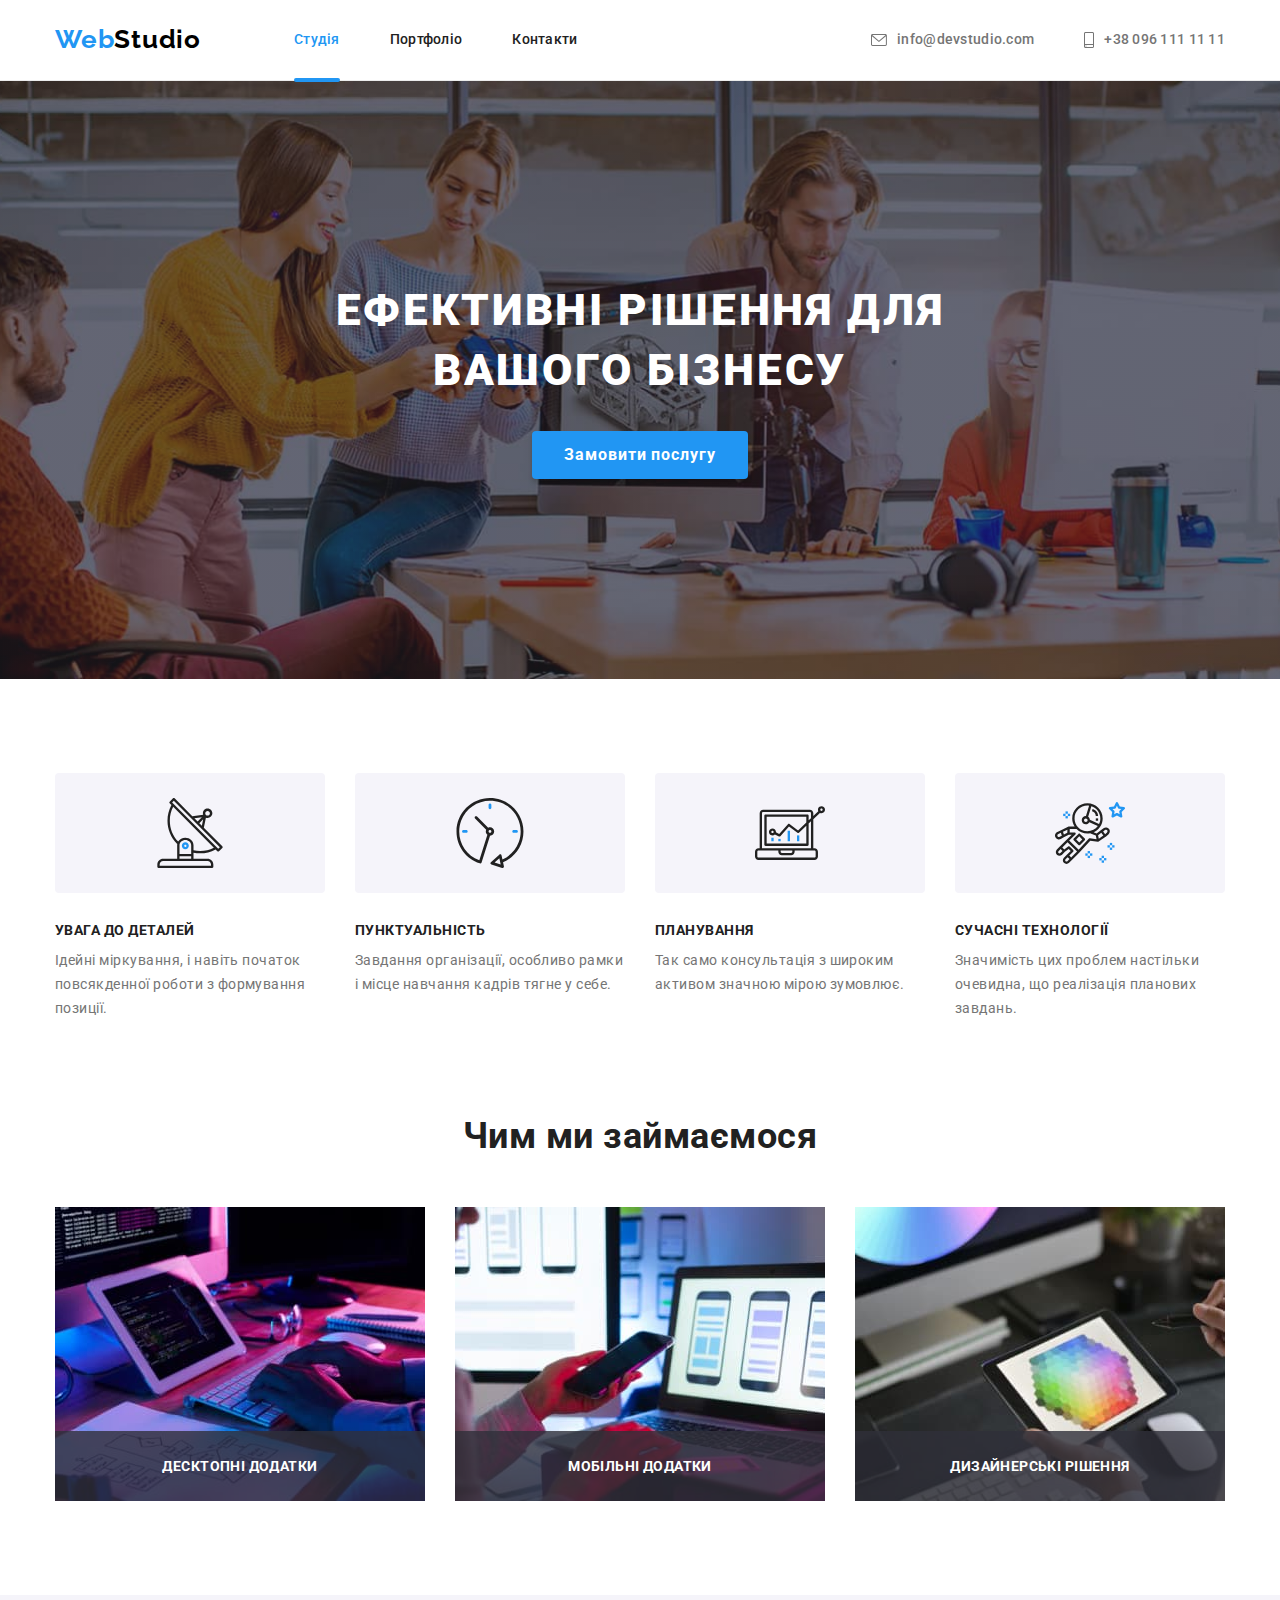
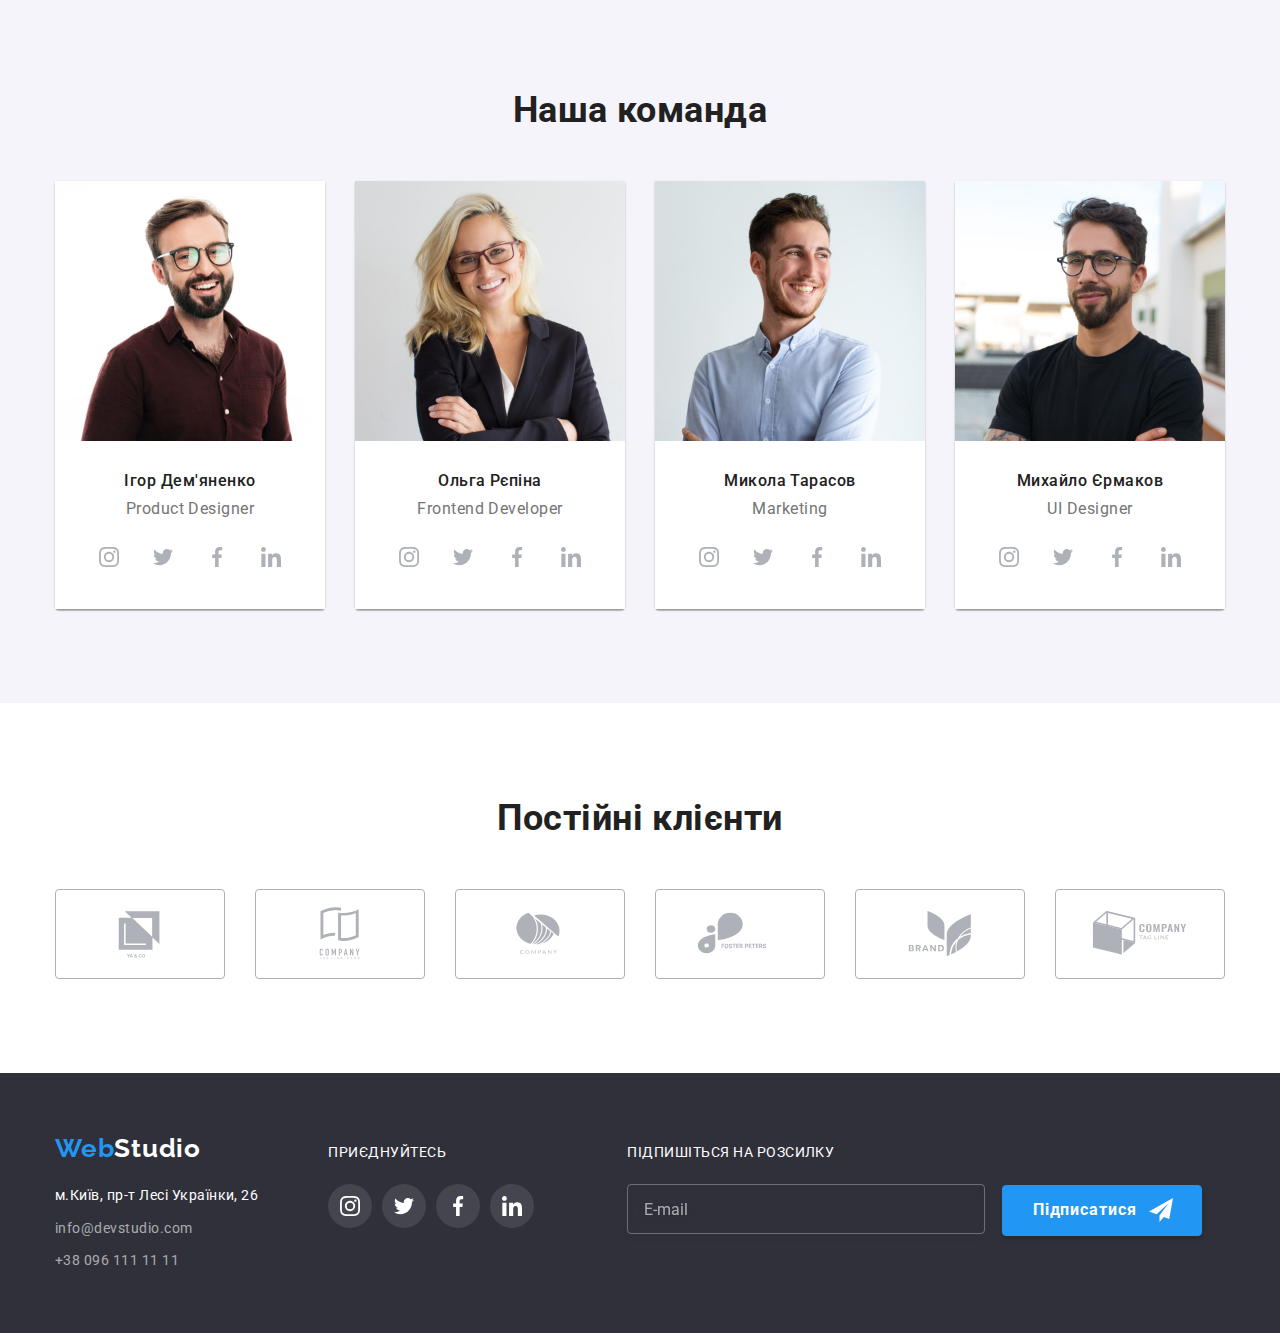
==== index.html @ 7b0fcff2 "7hw" ====
<!DOCTYPE html>
<html lang="uk">
  <head>
    <meta charset="UTF-8" />
    <meta http-equiv="X-UA-Compatible" content="IE=edge" />
    <meta name="viewport" content="width=device-width, initial-scale=1.0" />
    <title>Ефективні рішення для вашого бізнесу</title>
    <link rel="preconnect" href="https://fonts.googleapis.com" />
    <link rel="preconnect" href="https://fonts.gstatic.com" crossorigin />
    <link
      href="https://fonts.googleapis.com/css2?family=Raleway:wght@700&family=Roboto:wght@400;500;700;900&display=swap"
      rel="stylesheet"
    />
    <link
      rel="stylesheet"
      href="https://cdn.jsdelivr.net/npm/modern-normalize@1.1.0/modern-normalize.min.css"
    />
    <link rel="stylesheet" href="./css/main.min.css" />
  </head>
  <body>
    <!--хедер-->
    <header class="page-header">
      <div class="container page-header__container">
        <nav class="page-header__nav">
          <a href="./index.html" class="logo">
            <span class="logo logo--blue">Web</span><span class="logo logo--black">Studio</span>
          </a>
          <ul class="site-nav">
            <li class="site-nav__list">
              <a class="site-nav__link site-nav__link--current" href="./index.html">Студія</a>
            </li>
            <li class="site-nav__list">
              <a class="site-nav__link" href="./portfolio.html">Портфоліо</a>
            </li>
            <li class="site-nav__list">
              <a class="site-nav__link" href="#">Контакти</a>
            </li>
          </ul>
        </nav>
        <ul class="contacts">
          <li class="list-contacts__item">
            <a href="mailto:info@devstudio.com" class="list-contacts__link">
              <svg class="list-contacts__icon--mail">
                <use href="./images/icons.svg#icon-envelope"></use></svg
              >info@devstudio.com</a
            >
          </li>
          <li class="list-contacts__item">
            <a href="tel:+380961111111" class="list-contacts__link">
              <svg class="list-contacts__icon--tel">
                <use href="./images/icons.svg#icon-smartphone"></use>
              </svg>
              +38 096 111 11 11</a
            >
          </li>
        </ul>
      </div>
    </header>
    <main>
      <!--секція1 особливості-->
      <section class="hero section">
        <div class="container">
          <h1 class="hero__title">Ефективні рішення для вашого бізнесу</h1>
          <button class="modal--btn" type="button" data-modal-open>Замовити послугу</button>
        </div>
      </section>
      <section class="features section">
        <div class="container">
          <h2 class="visually-hidden">Особливості</h2>
          <ul class="features-list">
            <li class="features-list__card">
              <div class="features-list__wrapper">
                <svg class="features-list__icon">
                  <use href="./images/icons.svg#icon-antenna"></use>
                </svg>
              </div>
              <h3 class="features-list__title">Увага до деталей</h3>
              <p class="features-list__desc">
                Ідейні міркування, і навіть початок повсякденної роботи з формування позиції.
              </p>
            </li>
            <li class="features-list__card">
              <div class="features-list__wrapper">
                <svg class="features-list__icon">
                  <use href="./images/icons.svg#icon-clock"></use>
                </svg>
              </div>
              <h3 class="features-list__title">Пунктуальність</h3>
              <p class="features-list__desc">
                Завдання організації, особливо рамки і місце навчання кадрів тягне у себе.
              </p>
            </li>
            <li class="features-list__card">
              <div class="features-list__wrapper">
                <svg class="features-list__icon">
                  <use href="./images/icons.svg#icon-diagram"></use>
                </svg>
              </div>
              <h3 class="features-list__title">Планування</h3>
              <p class="features-list__desc">
                Так само консультація з широким активом значною мірою зумовлює.
              </p>
            </li>
            <li class="features-list__card">
              <div class="features-list__wrapper">
                <svg class="features-list__icon">
                  <use href="./images/icons.svg#icon-astronaut"></use>
                </svg>
              </div>
              <h3 class="features-list__title">Сучасні технології</h3>
              <p class="features-list__desc">
                Значимість цих проблем настільки очевидна, що реалізація планових завдань.
              </p>
            </li>
          </ul>
        </div>
      </section>
      <!--секція2 чим ми займаємося-->
      <section class="services section">
        <div class="container">
          <h2 class="services__title">Чим ми займаємося</h2>
          <ul class="services-list">
            <li class="services-list__card">
              <a href="#" class="services-list--link">
                <div class="services-list__overlay">
                  <img src="images/box/1img.jpg" alt="box1" width="370" />

                  <p class="services-list__title">Десктопні додатки</p>
                </div></a
              >
            </li>
            <li class="services-list__card">
              <a href="#" class="services-list--link">
                <div class="services-list__overlay">
                  <img src="images/box/2img.jpg" alt="box2" width="370" />

                  <p class="services-list__title">Мобільні додатки</p>
                </div>
              </a>
            </li>
            <li class="services-list__card">
              <a href="#" class="services-list--link">
                <div class="services-list__overlay">
                  <img src="images/box/3img.jpg" alt="box3" width="370" />
                  <p class="services-list__title">Дизайнерські рішення</p>
                </div>
              </a>
            </li>
          </ul>
        </div>
      </section>
      <!--секція3 нвша команда-->
      <section class="team section">
        <div class="members container">
          <h2 class="team__title">Наша команда</h2>
          <ul class="team-list">
            <li class="team-list__card">
              <img src="images/team/team1.jpg" alt="team card 1" width="270" />
              <div class="team-div">
                <h3 class="team-list__member">Ігор Дем'яненко</h3>
                <p class="position">Product Designer</p>
                <ul class="social-links">
                  <li class="social-list">
                    <a href="" class="social-list__link">
                      <svg class="social-list__icon">
                        <use href="./images/icons.svg#icon-instagram"></use>
                      </svg>
                    </a>
                  </li>
                  <li class="social-list">
                    <a href="" class="social-list__link">
                      <svg class="social-list__icon">
                        <use href="./images/icons.svg#icon-twitter"></use>
                      </svg>
                    </a>
                  </li>
                  <li class="social-list">
                    <a href="" class="social-list__link">
                      <svg class="social-list__icon">
                        <use href="./images/icons.svg#icon-facebook"></use>
                      </svg>
                    </a>
                  </li>
                  <li class="social-list">
                    <a href="" class="social-list__link">
                      <svg class="social-list__icon">
                        <use href="./images/icons.svg#icon-linkedin"></use>
                      </svg>
                    </a>
                  </li>
                </ul>
              </div>
            </li>
            <li class="team-list__card">
              <img src="images/team/team2.jpg" alt="team card 2" width="270" />
              <div class="team-div">
                <h3 class="team-list__member">Ольга Рєпіна</h3>
                <p class="position">Frontend Developer</p>
                <ul class="social-links">
                  <li class="social-list">
                    <a href="" class="social-list__link">
                      <svg class="social-list__icon">
                        <use href="./images/icons.svg#icon-instagram"></use>
                      </svg>
                    </a>
                  </li>
                  <li class="social-list">
                    <a href="" class="social-list__link">
                      <svg class="social-list__icon">
                        <use href="./images/icons.svg#icon-twitter"></use>
                      </svg>
                    </a>
                  </li>
                  <li class="social-list">
                    <a href="" class="social-list__link">
                      <svg class="social-list__icon">
                        <use href="./images/icons.svg#icon-facebook"></use>
                      </svg>
                    </a>
                  </li>
                  <li class="social-list">
                    <a href="" class="social-list__link">
                      <svg class="social-list__icon">
                        <use href="./images/icons.svg#icon-linkedin"></use>
                      </svg>
                    </a>
                  </li>
                </ul>
              </div>
            </li>
            <li class="team-list__card">
              <img src="images/team/team3.jpg" alt="team card 3" width="270" />
              <div class="team-div">
                <h3 class="team-list__member">Микола Тарасов</h3>
                <p class="position">Marketing</p>
                <ul class="social-links">
                  <li class="social-list">
                    <a href="" class="social-list__link">
                      <svg class="social-list__icon">
                        <use href="./images/icons.svg#icon-instagram"></use>
                      </svg>
                    </a>
                  </li>
                  <li class="social-list">
                    <a href="" class="social-list__link">
                      <svg class="social-list__icon">
                        <use href="./images/icons.svg#icon-twitter"></use>
                      </svg>
                    </a>
                  </li>
                  <li class="social-list">
                    <a href="" class="social-list__link">
                      <svg class="social-list__icon">
                        <use href="./images/icons.svg#icon-facebook"></use>
                      </svg>
                    </a>
                  </li>
                  <li class="social-list">
                    <a href="" class="social-list__link">
                      <svg class="social-list__icon">
                        <use href="./images/icons.svg#icon-linkedin"></use>
                      </svg>
                    </a>
                  </li>
                </ul>
              </div>
            </li>
            <li class="team-list__card">
              <img src="images/team/team4.jpg" alt="team card 4" width="270" />
              <div class="team-div">
                <h3 class="team-list__member">Михайло Єрмаков</h3>
                <p class="position">UI Designer</p>
                <ul class="social-links">
                  <li class="social-list">
                    <a href="" class="social-list__link">
                      <svg class="social-list__icon">
                        <use href="./images/icons.svg#icon-instagram"></use>
                      </svg>
                    </a>
                  </li>
                  <li class="social-list">
                    <a href="" class="social-list__link">
                      <svg class="social-list__icon">
                        <use href="./images/icons.svg#icon-twitter"></use>
                      </svg>
                    </a>
                  </li>
                  <li class="social-list">
                    <a href="" class="social-list__link">
                      <svg class="social-list__icon">
                        <use href="./images/icons.svg#icon-facebook"></use>
                      </svg>
                    </a>
                  </li>
                  <li class="social-list">
                    <a href="" class="social-list__link">
                      <svg class="social-list__icon">
                        <use href="./images/icons.svg#icon-linkedin"></use>
                      </svg>
                    </a>
                  </li>
                </ul>
              </div>
            </li>
          </ul>
        </div>
      </section>
      <!--секція4 постійні клієнти-->
      <section class="clients section">
        <div class="container">
          <h2 class="clients__title">Постійні клієнти</h2>
          <ul class="clients-list">
            <li class="clients-list__card">
              <a class="clients-list__link" href="#">
                <svg class="clients-list__icon">
                  <use href="./images/icons.svg#icon-client-1"></use>
                </svg>
              </a>
            </li>
            <li class="clients-list__card">
              <a class="clients-list__link" href="#">
                <svg class="clients-list__icon">
                  <use href="./images/icons.svg#icon-client-2"></use>
                </svg>
              </a>
            </li>
            <li class="clients-list__card">
              <a class="clients-list__link" href="#">
                <svg class="clients-list__icon">
                  <use href="./images/icons.svg#icon-client-3"></use>
                </svg>
              </a>
            </li>
            <li class="clients-list__card">
              <a class="clients-list__link" href="#">
                <svg class="clients-list__icon">
                  <use href="./images/icons.svg#icon-client-4"></use>
                </svg>
              </a>
            </li>
            <li class="clients-list__card">
              <a class="clients-list__link" href="#">
                <svg class="clients-list__icon">
                  <use href="./images/icons.svg#icon-client-5"></use>
                </svg>
              </a>
            </li>
            <li class="clients-list__card">
              <a class="clients-list__link" href="#">
                <svg class="clients-list__icon">
                  <use href="./images/icons.svg#icon-client-6"></use>
                </svg>
              </a>
            </li>
          </ul>
        </div>
      </section>
    </main>
    <!--Підвал-->
    <footer class="footer">
      <div class="container footer__container">
        <div class="footer-adress">
          <a href="#" class="logo">
            <span class="logo--blue">Web</span><span class="logo--white">Studio</span>
          </a>
          <address class="adress-list">
            <ul class="list">
              <li class="footer-list">
                <a
                  class="address-list__city"
                  href="https://goo.gl/maps/ANjriqCPYeHtvhQw9"
                  target="_blank"
                  rel="noopener noreferrer nofollow"
                  >м.Київ, пр-т Лесі Українки, 26</a
                >
              </li>
              <li class="footer-list">
                <a href="mailto:info@devstudio.com" class="address-list__link"
                  >info@devstudio.com</a
                >
              </li>
              <li class="footer-list">
                <a href="tel:+380961111111" class="address-list__link">+38 096 111 11 11</a>
              </li>
            </ul>
          </address>
        </div>
        <div class="social">
          <p class="social-title">Приєднуйтесь</p>
          <ul class="social-links list">
            <li class="social-list">
              <a class="footer-link" href="#">
                <svg class="footer-icon">
                  <use href="./images/icons.svg#icon-instagram"></use>
                </svg>
              </a>
            </li>
            <li class="social-list">
              <a class="footer-link" href="#">
                <svg class="footer-icon">
                  <use href="./images/icons.svg#icon-twitter"></use>
                </svg>
              </a>
            </li>
            <li class="social-list">
              <a class="footer-link" href="#">
                <svg class="footer-icon">
                  <use href="./images/icons.svg#icon-facebook"></use>
                </svg>
              </a>
            </li>
            <li class="social-list">
              <a class="footer-link" href="#">
                <svg class="footer-icon">
                  <use href="./images/icons.svg#icon-linkedin"></use>
                </svg>
              </a>
            </li>
          </ul>
        </div>
        <div class="subscribe-news">
          <p class="news-title">Підпишіться на розсилку</p>
          <form class="footer-form">
            <label for="mail"></label>
            <input type="email" name="email" id="mail" placeholder="E-mail" autocomplete="on" />
            <button class="submit" type="submit">
              Підписатися
              <svg class="icon-btn" width="24" height="24">
                <use href="./images/icons.svg#icon-send"></use>
              </svg>
            </button>
          </form>
        </div>
      </div>
    </footer>
    <div class="backdrop is-hidden" data-modal>
      <div class="modal">
        <button class="close-btn" data-modal-close>
          <svg class="modal-icon" width="11" height="11">
            <use href="./images/icons.svg#icon-closebtn"></use>
          </svg>
        </button>
        <form class="signup-form" name="signup_form" autocomplete="on">
          <p class="form-title">Залиште свої дані, ми вам передзвонимо</p>
          <div class="form-field">
            <label for="name"> Ім'я </label>
            <div class="input-wrapper">
              <input type="text" name="name" id="name" />
              <svg class="form-icon" width="18" height="18">
                <use href="./images/icons.svg#icon-vector-name"></use>
              </svg>
            </div>
          </div>
          <div class="form-field">
            <label for="telephone"> Телефон </label>
            <div class="input-wrapper">
              <input type="tel" name="telephone" id="telephone" />
              <svg class="form-icon" width="18" height="18">
                <use href="./images/icons.svg#icon-vector-tel"></use>
              </svg>
            </div>
          </div>
          <div class="form-field">
            <label for="email"> Пошта </label>
            <div class="input-wrapper">
              <input type="email" name="email" id="email" />
              <svg class="form-icon" width="18" height="18">
                <use href="./images/icons.svg#icon-vector-mail"></use>
              </svg>
            </div>
          </div>
          <div class="form-comment">
            <label for="comment"> Коментар </label>
            <textarea name="comment" id="comment" placeholder="Введіть текст"></textarea>
          </div>
          <div class="form-checkbox">
            <label class="checkbox-wrapper">
              <input class="check-input" type="checkbox" name="verification" value="agreement" />
              <svg class="check-icon" width="16" height="15">
                <use href="./images/icons.svg#icon-vector-tick"></use>
              </svg>
              Погоджуюся з розсилкою та приймаю <a href=""> Умови договору</a>
            </label>
          </div>
          <button type="submit" class="btn-submit">Відправити</button>
        </form>
      </div>
    </div>
    <script src="./js/modal.js"></script>
  </body>
</html>
---- css/main.min.css ----
:root{--main-color: #212121;--grey: #757575;--footer-mail-number: rgba(255, 255, 255, 0.6);--white: #ffffff;--blue: #2196f3;--black: #000000;--list-gap: 30px}.visually-hidden{position:absolute;width:1px;height:1px;margin:-1px;border:0;padding:0;white-space:nowrap;clip-path:inset(100%);clip:rect(0 0 0 0);overflow:hidden}*,*::before *::after{box-sizing:inherit}h1,h2,h3,h4,h5,h6,p,ul{margin:0;padding:0}ul{list-style:none}.link{text-decoration:none}img{display:block;max-width:100%;height:auto}img:last-child{margin:0}button{cursor:pointer}body{color:var(--main-color);background-color:var(--white);font-family:"Roboto",sans-serif;letter-spacing:.03em}.section{padding-top:94px;padding-bottom:94px}.container{width:1200px;padding-left:15px;padding-right:15px;margin:0 auto}.logo{display:inline-block;font-family:"Raleway",sans-serif;font-weight:700;font-size:26px;line-height:1.2;text-decoration:none;letter-spacing:.03em}.logo--blue{color:var(--blue)}.logo--black{color:var(--black)}.logo--white{color:var(--white)}.modal--btn{color:var(--white);background-color:var(--blue);font-weight:700;font-size:16px;line-height:1.8;display:inline-block;text-align:center;letter-spacing:.06em;text-decoration:none;border-radius:4px;padding:10px 32px;box-shadow:0px 4px 4px rgba(0,0,0,.15);min-width:200px;border:0}.modal--btn:hover .modal--btn:focus{color:var(--blue)}.subscribe-news [type=submit]{color:var(--white);background-color:var(--blue);font-weight:700;font-size:16px;line-height:1.8;letter-spacing:.06em;text-decoration:none;display:inline-block;border-radius:4px;padding:10px 62px 10px 28px;min-width:200px;min-height:50px;border:1px solid var(--blue);cursor:pointer;box-shadow:0px 4px 4px rgba(0,0,0,.15);margin-left:12px}.submit{position:relative}.icon-btn{color:var(--white);position:absolute;top:50%;right:28px;transform:translateY(-50%);fill:var(--white)}.subscribe-news{margin-left:93px}.subscribe-news input{color:var(--footer-mail-number)}.filters .filters__button{color:var(--main-color);background-color:#f5f4fa;border:1px solid rgba(0,0,0,0);font-weight:500;font-size:16px;line-height:1.6;text-align:center;text-decoration:none;display:inline-block;border-radius:4px;padding:6px 22px 6px 22px;min-width:73px;outline:none;transition:color 250ms cubic-bezier(0.4, 0, 0.2, 1),background-color 250ms cubic-bezier(0.4, 0, 0.2, 1),box-shadow 250ms cubic-bezier(0.4, 0, 0.2, 1)}.filters .filters__button:hover,.filters .filters__button:focus{color:var(--white);background-color:var(--blue);box-shadow:0px 3px 1px rgba(0,0,0,.1),0px 1px 2px rgba(0,0,0,.08),0px 2px 2px rgba(0,0,0,.12)}.filters{display:flex;flex-wrap:wrap;justify-content:center;margin-bottom:50px}.filters :not(:last-child){margin-right:8px}.btn-submit{color:var(--white);background-color:var(--blue);font-weight:700;font-size:16px;line-height:1.8;letter-spacing:.06em;text-decoration:none;display:inline-block;border-radius:4px;padding:10px 52px 10px 52px;min-width:200px;border:1px solid var(--blue);box-shadow:0px 4px 4px rgba(0,0,0,.15);transition:background-color 250ms cubic-bezier(0.4, 0, 0.2, 1)}.btn-submit:focus,.btn-submit:hover{background-color:var(--blue)}.page-header{border-bottom:1px solid #ececec}.page-header__container{display:flex;align-items:center}.logo{display:inline-block;font-family:"Raleway",sans-serif;font-weight:700;font-size:26px;line-height:1.2;text-decoration:none;letter-spacing:.03em}.logo--blue{color:var(--blue)}.logo--black{color:var(--black)}.logo--white{color:var(--white)}.page-header__nav{display:flex;align-items:center}.site-nav{display:flex;margin-left:93px}.site-nav .site-nav__list:not(:last-child){margin-right:50px}.site-nav .site-nav__link{color:var(--main-color);font-weight:500;font-size:14px;line-height:1.1;letter-spacing:.02em;text-decoration:none;display:inline-block;padding-top:32px;padding-bottom:32px;position:relative;transition:color 250ms cubic-bezier(0.4, 0, 0.2, 1)}.site-nav .site-nav__link:hover,.site-nav .site-nav__link:focus{color:var(--blue)}.site-nav .site-nav__link::after{position:absolute;content:"";left:0;bottom:-2px;display:block;width:100%;height:4px;background-color:var(--blue);border-radius:2px;transform:scaleX(0);transition:transform 250ms cubic-bezier(0.4, 0, 0.2, 1)}.site-nav .site-nav__link:hover::after,.site-nav .site-nav__link:focus::after{transform:scaleX(1)}.site-nav .site-nav__link--current{color:var(--blue)}.site-nav .site-nav__link--current::after{position:absolute;content:"";height:4px;width:100%;border-radius:2px;background-color:var(--blue);bottom:-2px;left:0;transform:scaleX(1);transition:transform 250ms cubic-bezier(0.4, 0, 0.2, 1)}.contacts{display:flex;align-items:center;margin-left:auto}.contacts .list-contacts__item:not(:last-child){margin-right:50px}.contacts .list-contacts__link{color:var(--grey);font-weight:500;font-size:14px;line-height:1.1;letter-spacing:.02em;text-decoration:none;padding-top:32px;padding-bottom:32px;transition:color 250ms cubic-bezier(0.4, 0, 0.2, 1)}.contacts .list-contacts__link:hover,.contacts .list-contacts__link:focus{color:var(--blue)}.list-contacts__icon--mail{width:16px;height:12px;margin-right:10px;fill:currentColor}.list-contacts__icon:hover,.list-contacts__icon:focus{color:var(--blue)}.list-contacts__item .list-contacts__link{display:flex;justify-content:center;align-items:center}.list-contacts__icon--tel{width:10px;height:16px;margin-right:10px;fill:currentColor}.list-contacts__icon--tel:hover,.list-contacts__icon--tel:focus{color:var(--blue)}.list-contacts__item .list-contacts__icon--tel{display:flex;justify-content:center;align-items:center}.hero{background-color:#2f303a;max-width:1600px;margin-left:auto;margin-right:auto;padding-top:200px;padding-bottom:200px;color:var(--white);text-align:center;background-image:linear-gradient(to right, rgba(47, 48, 58, 0.4), rgba(47, 48, 58, 0.4)),url(../images/bg.jpg);background-repeat:no-repeat;background-position:center;background-size:cover}.hero__title{color:var(--white);font-weight:900;font-size:44px;line-height:1.36;width:696px;margin:0 auto;margin-bottom:30px;letter-spacing:.06em;text-transform:uppercase;text-align:center}.features-list__desc{color:var(--grey);font-family:"Roboto";font-weight:400;font-size:14px;line-height:1.7;margin-top:0px;margin-bottom:0px}.features-list__title{font-weight:700;font-size:14px;line-height:1.14;text-transform:uppercase;margin-top:0px;margin-bottom:10px}.features-list{display:flex;gap:30px}.features-list:nth-child(4){margin-right:0px}.features-list>.features-list__card{width:calc((100% - 90px)/4);margin-right:0}.features-list__wrapper{background-color:#f5f4fa;width:270px;height:120px;display:flex;align-items:center;justify-content:center;margin-bottom:30px;border-radius:4px}.features-list__icon{height:70px;width:70px}.services{padding-top:0}.services__title{font-weight:700;font-size:36px;line-height:1.17;text-align:center;margin-bottom:50px}.services-list{display:flex;gap:30px}.services-list>.services-list__card{width:calc((100% - 60px)/3);margin-right:0}.services-list:nth-child(3){margin-right:0px}.services-list__card .services-list__link{display:block}.services-list__title{font-family:"Roboto",sans-serif;font-weight:700;color:var(--white);letter-spacing:.03em;font-size:14px;line-height:1.17;text-transform:uppercase;display:flex;position:absolute;width:100%;height:70px;left:0;bottom:0;justify-content:center;align-items:center;background-color:rgba(47,48,58,.8)}.services-list__overlay{position:relative}.team__title{font-weight:700;font-size:36px;line-height:1.17;text-align:center;margin-bottom:50px}.team{background-color:#f5f4fa}.team .team-list__member{font-weight:500;font-size:16px;line-height:1.2;margin-bottom:10px}.team .position{color:var(--grey);margin-bottom:16px}.team-list{display:flex;gap:30px}.team-list__card{text-align:center;width:calc((100% - 90px)/4);margin-right:0;background-color:var(--white);box-shadow:0px 1px 3px rgba(0,0,0,.12),0px 1px 1px rgba(0,0,0,.14),0px 2px 1px rgba(0,0,0,.2);border-radius:0px 0px 4px 4px}.team-list:nth-child(4){margin-right:0px}.team-div{background-color:var(--white);padding-top:30px;padding-bottom:30px}.social-list__link{display:flex;color:#afb1b8;text-decoration:none;width:44px;height:44px;border-radius:50px;justify-content:center;align-items:center;transition:background-color 250ms cubic-bezier(0.4, 0, 0.2, 1),color 250ms cubic-bezier(0.4, 0, 0.2, 1)}.social-list__link:hover,.social-list__link:focus{color:var(--white);background-color:var(--blue)}.social-list__link:first-child{margin-left:0}.social-links{display:flex;justify-content:center;align-items:center}.social-list__icon{width:20px;height:20px;fill:currentColor}.clients{text-align:center}.clients__title{font-family:"Roboto";font-size:36px;font-weight:700;line-height:1.17;margin-bottom:50px}.clients-list{display:flex}.clients-list__link{display:flex;justify-content:center;align-items:center;border:1px solid #afb1b8;color:#afb1b8;border-radius:4px;width:170px;height:90px;transition:color 250ms cubic-bezier(0.4, 0, 0.2, 1),border 250ms cubic-bezier(0.4, 0, 0.2, 1),fill 250ms cubic-bezier(0.4, 0, 0.2, 1)}.clients-list__link:hover,.clients-list__link:focus{color:var(--blue);border-color:var(--blue)}.clients-list__card{margin-right:30px}.clients-list__card:last-child{margin-right:0px}.clients-list__icon{width:106px;height:60px;fill:currentColor}.projects-list .service{color:var(--main-color);font-weight:700;font-size:18px;line-height:2;letter-spacing:.06em;margin-top:0px;margin-bottom:4px}.portfolio-list{padding:20px 24px;border-top:0;border-left:1px solid #ececec;border-right:1px solid #ececec;border-bottom:1px solid #ececec}.projects-list .descrip{color:var(--grey);font-family:"Roboto";font-weight:400;font-size:16px;line-height:1.9;letter-spacing:.03em}.projects-list .projects-list__link{text-decoration:none;display:block;transition:box-shadow 250ms cubic-bezier(0.4, 0, 0.2, 1)}.projects-list .projects-list__link:hover,.projects-list .projects-list__link:focus{box-shadow:0px 4px 4px rgba(0,0,0,.25),0px 4px 4px rgba(0,0,0,.06),1px 4px 6px rgba(0,0,0,.16)}.projects-list{display:flex;flex-wrap:wrap;gap:30px}.projects-list__card{width:calc((100% - 60px)/3);background-color:var(--white)}.projects-list:nth-child(3n){margin-right:0}.overlay-box{position:relative;overflow:hidden}.overlay-text{font-size:18px;font-weight:400;line-height:1.55;text-align:left;color:var(--white);margin:0}.overlay{position:absolute;bottom:0;left:0;width:100%;height:100%;padding:63px 24px;background-color:rgba(33,150,243,.9);transform:translateY(100%);opacity:0;transition:transform 250ms cubic-bezier(0.4, 0, 0.2, 1),opacity 250ms cubic-bezier(0.4, 0, 0.2, 1)}.projects-list .projects-list__link:hover .overlay{transform:translateY(0);opacity:1;transition:transform 250ms cubic-bezier(0.4, 0, 0.2, 1)}.footer .footer__container{display:flex;align-items:baseline}.footer{background-color:#2f303a;padding:60px 0}.footer .logo{display:inline-block;font-family:"Raleway",sans-serif;font-weight:700;font-size:26px;line-height:1.2;text-decoration:none}.adress-list{font-weight:400;font-size:14px;line-height:1.7;margin-top:20px}.adress-list .address-list__city{color:var(--white);text-decoration:none;font-style:normal;transition:color 250ms cubic-bezier(0.4, 0, 0.2, 1)}.adress-list .address-list__link{color:var(--footer-mail-number);text-decoration:none;font-style:normal;transition:color 250ms cubic-bezier(0.4, 0, 0.2, 1)}.adress-list .address-list__city:hover,.adress-list .address-list__link:hover,.adress-list .address-list__link:hover{color:var(--blue)}.footer-list{margin-top:9px;margin-bottom:0px}.social{margin-left:70px}.social-title{color:var(--white);font-family:"Roboto";font-weight:700;font-size:14px;line-height:1.7;text-transform:uppercase;margin-top:0px;margin-bottom:20px}.footer-link{display:flex;align-items:center;justify-content:center;width:44px;height:44px;border-radius:50px;color:var(--white);background-color:rgba(255,255,255,.1);transition:background-color 250ms cubic-bezier(0.4, 0, 0.2, 1)}.footer-link:hover,.footer-link:focus{background-color:var(--blue)}.social-list{margin-right:10px}.social-list:last-child{margin-right:0}.footer-icon{width:20px;height:20px;fill:currentColor}.social-title,.news-title{color:var(--white);font-family:"Roboto";font-weight:400;font-size:14px;line-height:1.7;margin-top:0px;margin-bottom:20px;text-transform:uppercase}.subscribe-news{margin-left:93px}.subscribe-news input{color:var(--footer-mail-number)}.footer-form input::placeholder{font-weight:400;font-size:16px;line-height:1.25;color:rgba(255,255,255,.6)}.footer-form input{margin:0;padding:0;width:358px;height:50px;border:1px solid rgba(255,255,255,.3);filter:drop-shadow(0px 4px 4px rgba(0, 0, 0, 0.15));border-radius:4px;background-color:rgba(0,0,0,0);padding:15px 16px}.footer-form input:focus{color:rgba(255,255,255,.6);border:1px solid rgba(255,255,255,.3);background-color:rgba(0,0,0,0)}.backdrop{position:fixed;display:flex;align-items:center;justify-content:center;width:100vw;height:100vh;background-color:rgba(0,0,0,.2);top:0;transition:opacity 250ms cubic-bezier(0.4, 0, 0.2, 1),visibility 250ms cubic-bezier(0.4, 0, 0.2, 1)}.backdrop.is-hidden{opacity:0;visibility:hidden;pointer-events:none}.backdrop.is-hidden .modal{transform:scale(2)}.modal{height:581px;width:528px;min-height:581px;background-color:var(--white);position:absolute;left:50%;top:50%;transform:translate(-50%, -50%) scale(1);border-radius:4px;transition:transform 250ms cubic-bezier(0.4, 0, 0.2, 1);padding:40px}.close-btn{position:absolute;display:flex;align-items:center;justify-content:center;right:8px;top:8px;color:var(--white);background-color:var(--white);border-radius:50%;width:30px;height:30px;border:1px solid #000;transition:display 250ms cubic-bezier(0.4, 0, 0.2, 1)}.close-btn:hover,.close-btn:focus{fill:var(--blue)}.icon-vector{fill:currentColor}input:hover+.form-icon{fill:var(--blue)}input:focus+.form-icon{fill:var(--blue)}.input-wrapper input:focus,.input-wrapper input:hover{border-color:var(--blue);outline-color:var(--blue)}.signup-form textarea:focus,.signup-form textarea:hover{border-color:var(--blue);outline-color:var(--blue)}.check-input{position:absolute;width:1px;height:1px;margin:-1px;border:0;padding:0;white-space:nowrap;clip-path:inset(100%);clip:rect(0 0 0 0);overflow:hidden}.check-icon{display:block;width:16px;fill:var(--white);height:15px;border:2px solid var(--main-color);color:var(--white);margin-right:8.38px;border-radius:2px;background-color:inherit;transition:background-color 250ms cubic-bezier(0.4, 0, 0.2, 1)}.check-icon use{display:none}.check-input:checked+.check-icon use{display:inline-block}.check-input:checked+.check-icon{border:none;background-color:var(--blue)}.checkbox-wrapper{display:flex;align-items:center;justify-content:center}textarea{resize:none;border:1px solid rgba(33,33,33,.2);padding:12px 16px;height:120px;width:448px;border-radius:4px;transition:border-color 250ms cubic-bezier(0.4, 0, 0.2, 1)}.form-comment textarea::placeholder{font-size:12px;font-weight:400;line-height:1.16;letter-spacing:.01em;color:rgba(117,117,117,.5)}.signup-form{text-align:center}.form-field{margin-bottom:10px;display:flex;flex-direction:column}.form-title,.form-checkbox{margin-top:0;margin-bottom:30px}.form-title{font-size:20px;font-weight:700;line-height:1.15;text-align:center;color:var(--main-color);margin-bottom:12px}.form-checkbox{font-size:14px;font-weight:400;line-height:1.71;text-align:left;color:var(--grey)}.form-checkbox a{color:var(--blue);text-decoration-line:underline;cursor:pointer;transition:transform 250ms cubic-bezier(0.4, 0, 0.2, 1)}.form-comment{margin-bottom:20px;display:flex;flex-direction:column}.form-field input{margin:0;border:1px solid rgba(33,33,33,.2);border-radius:4px;padding:10px 30px;padding-left:42px;width:100%;transition:border-color 250ms cubic-bezier(0.4, 0, 0.2, 1);font:inherit;line-height:1.13}.input-wrapper{position:relative}.form-icon{position:absolute;top:11px;left:12px;color:var(--white);transition:fill 250ms cubic-bezier(0.4, 0, 0.2, 1)}.form-field label,.form-comment label{margin-bottom:4px;font-size:12px;font-weight:400;line-height:1.16;letter-spacing:.01em;text-align:left;color:var(--grey)}/*# sourceMappingURL=main.min.css.map */
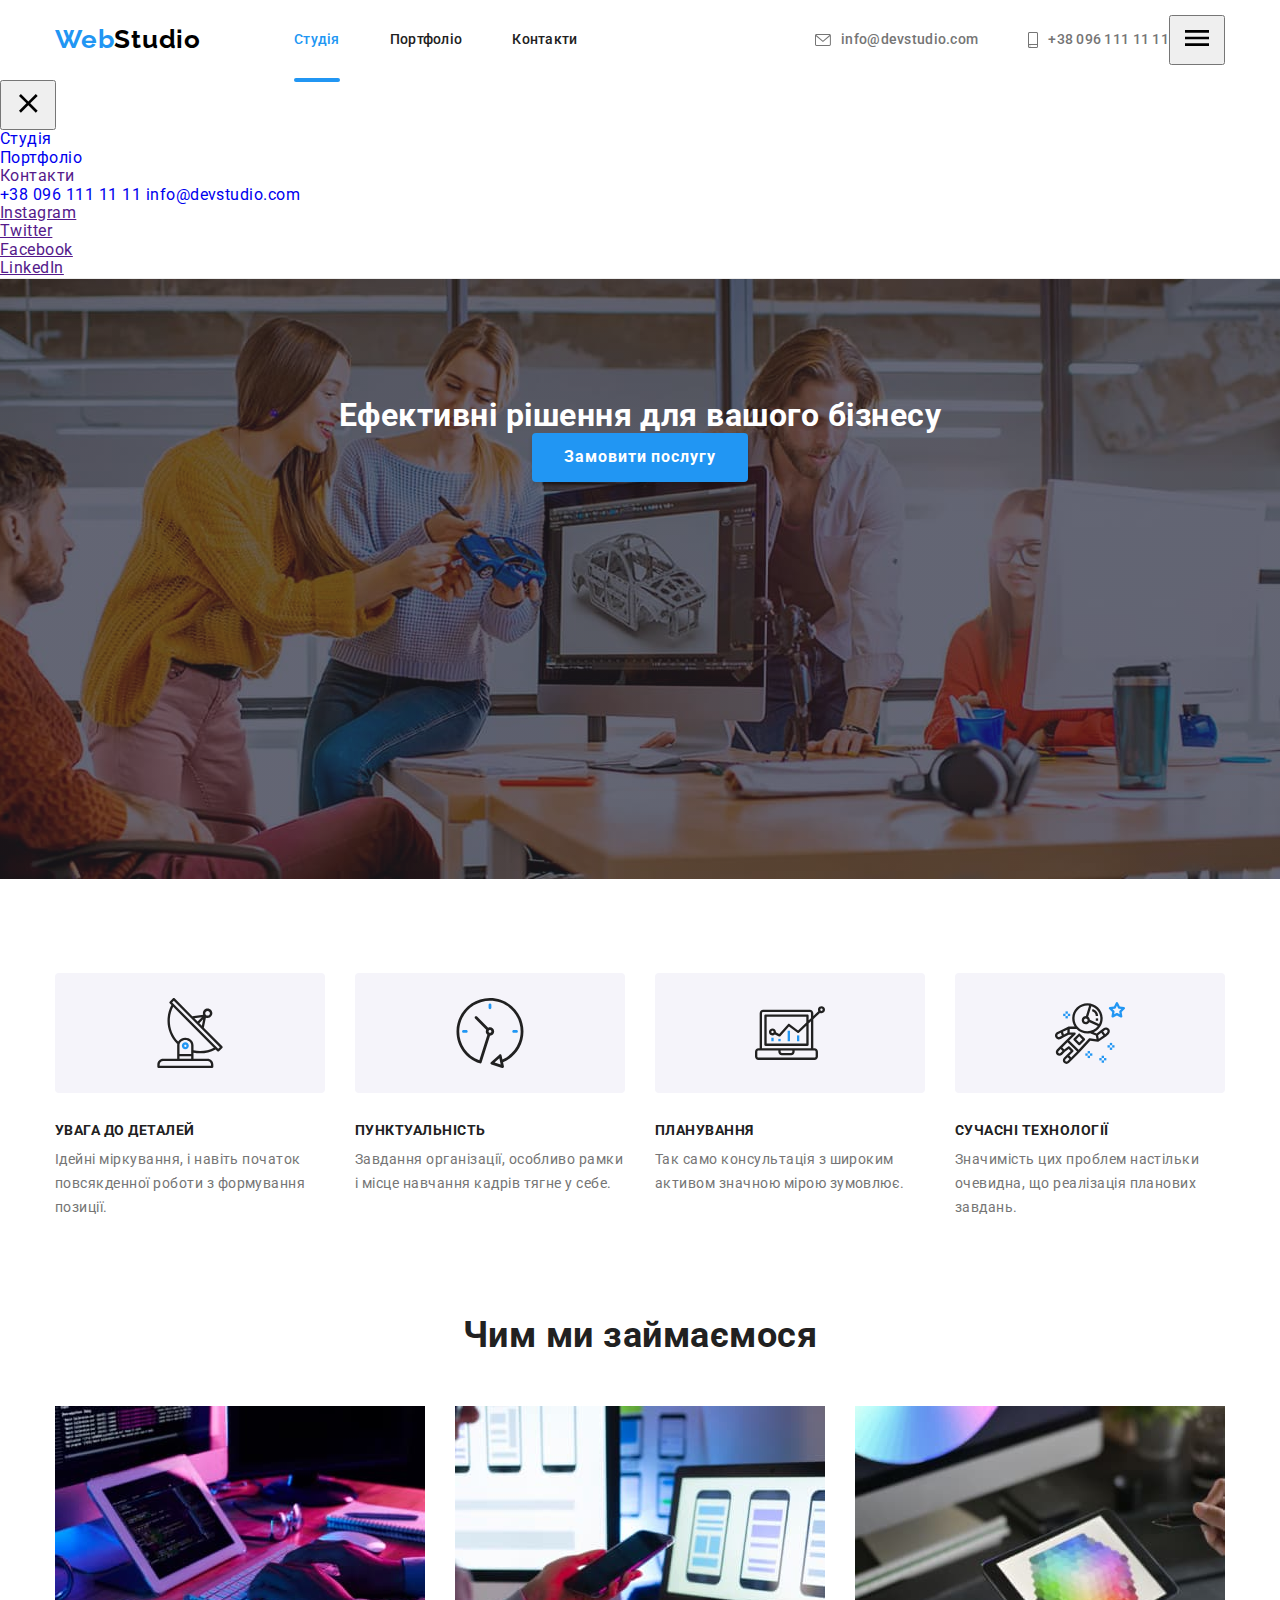
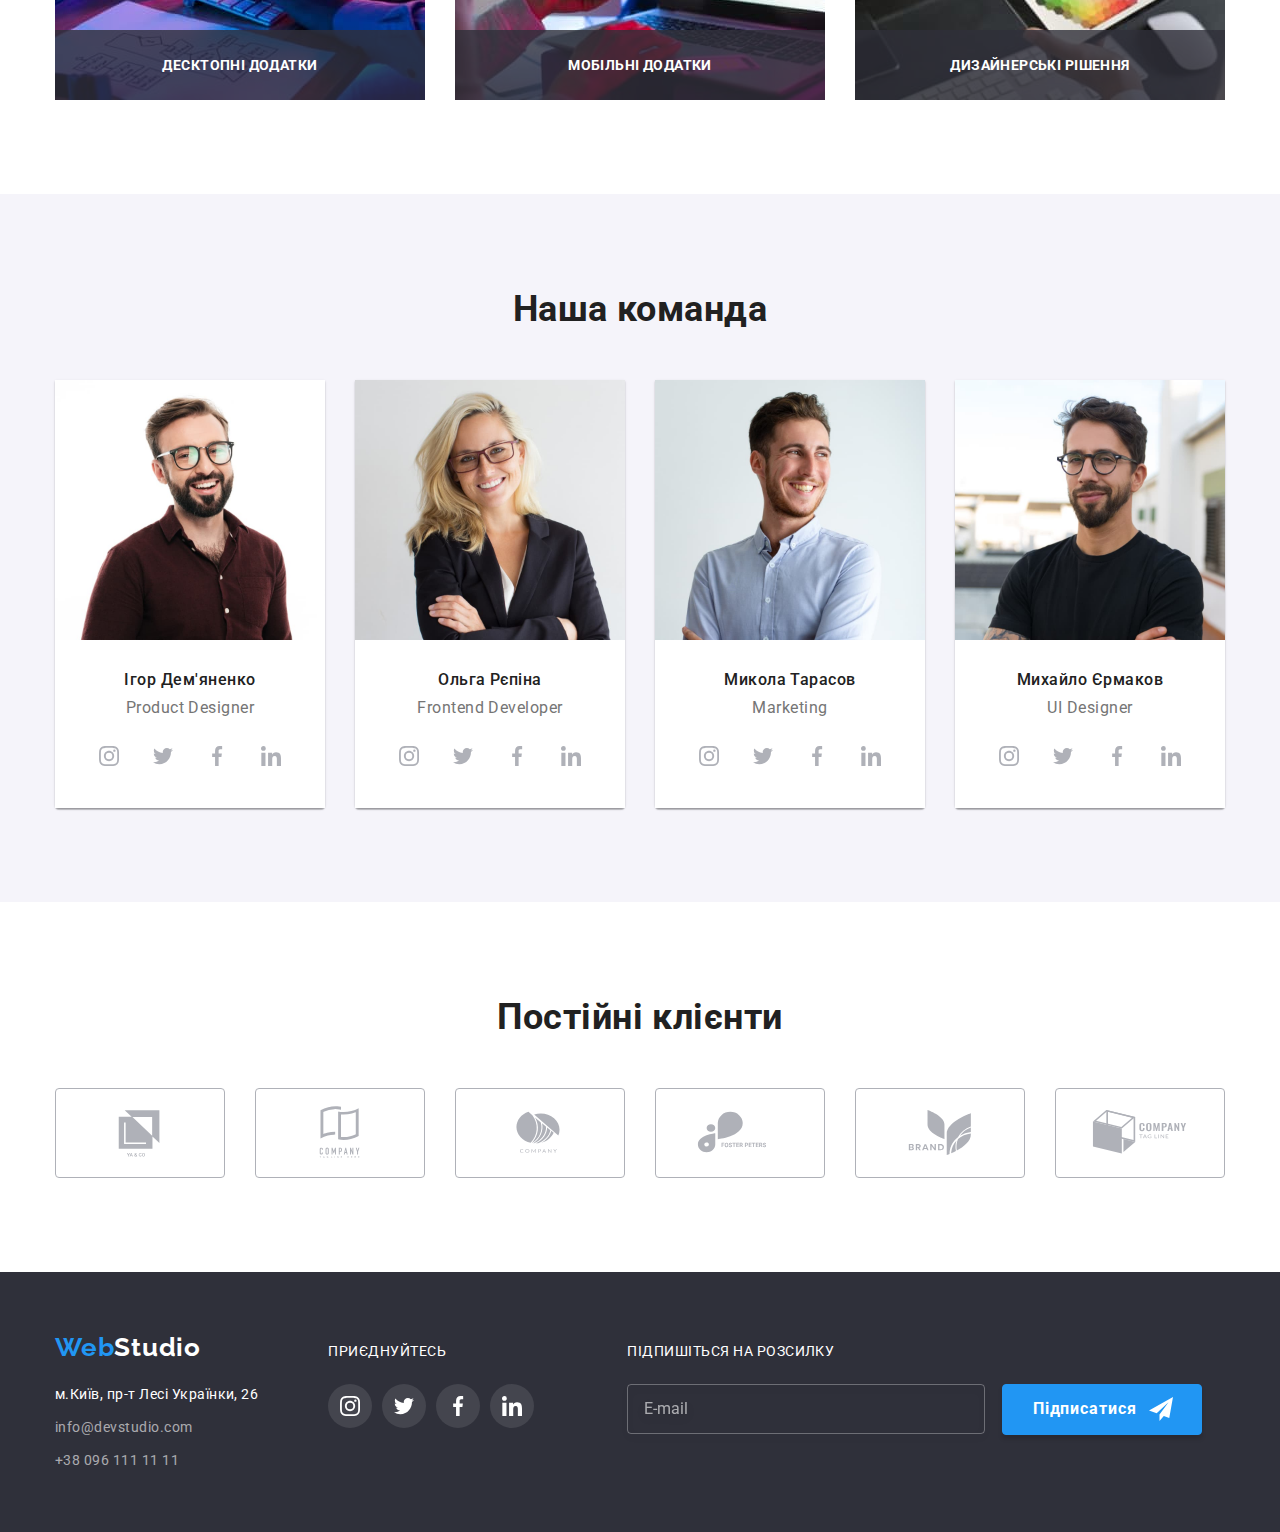
==== commit d62de90b: "attempt1" ====
--- a/index.html
+++ b/index.html
@@ -4,7 +4,7 @@
     <meta charset="UTF-8" />
     <meta http-equiv="X-UA-Compatible" content="IE=edge" />
     <meta name="viewport" content="width=device-width, initial-scale=1.0" />
-    <title>Ефективні рішення для вашого бізнесу</title>
+    <title>WebStudio</title>
     <link rel="preconnect" href="https://fonts.googleapis.com" />
     <link rel="preconnect" href="https://fonts.gstatic.com" crossorigin />
     <link
@@ -54,6 +54,50 @@
             >
           </li>
         </ul>
+        <!---МОБ МЕНЮ-->
+        <button type="button" class="menu-open" data-menu-button>
+          <svg class="menu-burger" width="40" height="40" aria-label="Перемикач мобільного меню">
+            <use href="./images/icons.svg#mobile-menu"></use>
+          </svg>
+        </button>
+      </div>
+      <div class="mob-menu flex is-hidden" data-menu>
+        <button class="menu-close" data-menu-close>
+          <svg class="menu-close" width="40" height="40">
+            <use href="./images/icons.svg#close-menu"></use>
+          </svg>
+        </button>
+        <ul class="mob-menu-list list">
+          <li class="mob-menu-list__item">
+            <a class="mob-menu-list__link link mob-menu-list__link--current" href="./index.html"
+              >Студія</a
+            >
+          </li>
+          <li class="mob-menu-list__item">
+            <a class="mob-menu-list__link link" href="./portfolio.html">Портфоліо</a>
+          </li>
+          <li class="mob-menu-list__item">
+            <a class="mob-menu-list__link link" href="">Контакти</a>
+          </li>
+        </ul>
+      </div>
+      <div class="mob-menu-list__down">
+        <a class="mob-menu-list__tell link" href="tel:+380961111111"> +38 096 111 11 11</a>
+        <a class="mob-menu-list__mail link" href="mailto:info@devstudio.com">info@devstudio.com</a>
+        <ul class="mob-menu-list__social list">
+          <li class="mob-menu-list__social-item">
+            <a href="">Instagram</a>
+          </li>
+          <li class="mob-menu-list__social-item">
+            <a href="">Twitter</a>
+          </li>
+          <li class="mob-menu-list__social-item">
+            <a href="">Facebook</a>
+          </li>
+          <li class="mob-menu-list__social-item">
+            <a href="">LinkedIn</a>
+          </li>
+        </ul>
       </div>
     </header>
     <main>
@@ -123,7 +167,12 @@
             <li class="services-list__card">
               <a href="#" class="services-list--link">
                 <div class="services-list__overlay">
-                  <img src="images/box/1img.jpg" alt="box1" width="370" />
+                  <img
+                    srcset="./images/box/1img.jpg 1x, ./images/box/box1@2x.jpg 2x"
+                    src="images/box/1img.jpg"
+                    alt="box1"
+                    width="370"
+                  />
 
                   <p class="services-list__title">Десктопні додатки</p>
                 </div></a
@@ -132,7 +181,12 @@
             <li class="services-list__card">
               <a href="#" class="services-list--link">
                 <div class="services-list__overlay">
-                  <img src="images/box/2img.jpg" alt="box2" width="370" />
+                  <img
+                    srcset="./images/box/2img.jpg 1x, ./images/box/box2@2x.jpg 2x"
+                    src="images/box/2img.jpg"
+                    alt="box2"
+                    width="370"
+                  />
 
                   <p class="services-list__title">Мобільні додатки</p>
                 </div>
@@ -141,7 +195,12 @@
             <li class="services-list__card">
               <a href="#" class="services-list--link">
                 <div class="services-list__overlay">
-                  <img src="images/box/3img.jpg" alt="box3" width="370" />
+                  <img
+                    srcset="./images/box/3img.jpg 1x, ./images/box/box3@2x.jpg 2x"
+                    src="images/box/3img.jpg"
+                    alt="box3"
+                    width="370"
+                  />
                   <p class="services-list__title">Дизайнерські рішення</p>
                 </div>
               </a>
@@ -155,7 +214,23 @@
           <h2 class="team__title">Наша команда</h2>
           <ul class="team-list">
             <li class="team-list__card">
-              <img src="images/team/team1.jpg" alt="team card 1" width="270" />
+              <picture>
+                <source
+                  srcset="./images/team/team1.jpg 1x, ./images/team/team1@2x.jpg 2x"
+                  media="(min-width:1200px)"
+                />
+                <source
+                  srcset="./images/team/team-tab.jpg. 1x, ./images/team/team-tab@2x.jpg 2x"
+                  media="(min-width:768px)"
+                />
+                <source
+                  srcset="./images/team/team-m.jpg 1x, ./images/team/team-m@2x.jpg 2x"
+                  media="(max-width:767px)"
+                />
+                <img src="./images/team/team-m.jpg" alt="team card 1" width="450" />
+              </picture>
+              <!--<img src="images/team/team1.jpg" alt="team card 1" width="270" />-->
+
               <div class="team-div">
                 <h3 class="team-list__member">Ігор Дем'яненко</h3>
                 <p class="position">Product Designer</p>
@@ -192,7 +267,22 @@
               </div>
             </li>
             <li class="team-list__card">
-              <img src="images/team/team2.jpg" alt="team card 2" width="270" />
+              <picture>
+                <source
+                  srcset="./images/team/team2.jpg 1x, ./images/team/team2@2x.jpg 2x"
+                  media="(min-width:1200px)"
+                />
+                <source
+                  srcset="./images/team/team-tab2.jpg 1x, ./images/team/team-tab2@2x.jpg 2x"
+                  media="(min-width:768px)"
+                />
+                <source
+                  srcset="./images/team/team-m2.jpg 1x, ./images/team/team-m2@2x.jpg 2x"
+                  media="(max-width:767px)"
+                />
+                <img src="./images/team/team-m2.jpg" alt="team card 2" width="450" />
+              </picture>
+              <!--<img src="images/team/team2.jpg" alt="team card 2" width="270" />-->
               <div class="team-div">
                 <h3 class="team-list__member">Ольга Рєпіна</h3>
                 <p class="position">Frontend Developer</p>
@@ -229,7 +319,22 @@
               </div>
             </li>
             <li class="team-list__card">
-              <img src="images/team/team3.jpg" alt="team card 3" width="270" />
+              <picture>
+                <source
+                  srcset="./images/team/team3.jpg 1x, ./images/team/team3@2x.jpg 2x"
+                  media="(min-width:1200px)"
+                />
+                <source
+                  srcset="./images/team/team-tab3.jpg 1x, ./images/team/team-tab3@2x.jpg 2x"
+                  media="(min-width:768px)"
+                />
+                <source
+                  srcset="./images/team/team-m3.jpg 1x, ./images/team/team-m3@2x.jpg 2x"
+                  media="max-width:767px"
+                />
+                <img src="./images/team/team-m3.jpg" alt="team card 3" width="450" />
+              </picture>
+              <!--<img src="images/team/team3.jpg" alt="team card 3" width="270" />-->
               <div class="team-div">
                 <h3 class="team-list__member">Микола Тарасов</h3>
                 <p class="position">Marketing</p>
@@ -266,7 +371,22 @@
               </div>
             </li>
             <li class="team-list__card">
-              <img src="images/team/team4.jpg" alt="team card 4" width="270" />
+              <picture>
+                <source
+                  srcset="./images/team/team4.jpg 1x, ./images/team/team4@2x.jpg 2x"
+                  media="(min-width:1200px)"
+                />
+                <source
+                  srcset="./images/team/team-tab4.jpg 1x, ./images/team/team-tab4@2x.jpg 2x"
+                  media="(min-width:768px)"
+                />
+                <source
+                  srcset="./images/team/team-m4.jpg 1x, ./images/team/team-m4@2x.jpg 2x"
+                  media="(max-width:767px)"
+                />
+                <img src="./images/team/team-m4.jpg" alt="team card 4" width="450" />
+              </picture>
+              <!--<img src="images/team/team4.jpg" alt="team card 4" width="270" />-->
               <div class="team-div">
                 <h3 class="team-list__member">Михайло Єрмаков</h3>
                 <p class="position">UI Designer</p>
@@ -486,6 +606,7 @@
         </form>
       </div>
     </div>
+    <script src="./js/mobile-menu.js"></script>
     <script src="./js/modal.js"></script>
   </body>
 </html>
--- a/css/main.min.css
+++ b/css/main.min.css
@@ -1 +1 @@
-:root{--main-color: #212121;--grey: #757575;--footer-mail-number: rgba(255, 255, 255, 0.6);--white: #ffffff;--blue: #2196f3;--black: #000000;--list-gap: 30px}.visually-hidden{position:absolute;width:1px;height:1px;margin:-1px;border:0;padding:0;white-space:nowrap;clip-path:inset(100%);clip:rect(0 0 0 0);overflow:hidden}*,*::before *::after{box-sizing:inherit}h1,h2,h3,h4,h5,h6,p,ul{margin:0;padding:0}ul{list-style:none}.link{text-decoration:none}img{display:block;max-width:100%;height:auto}img:last-child{margin:0}button{cursor:pointer}body{color:var(--main-color);background-color:var(--white);font-family:"Roboto",sans-serif;letter-spacing:.03em}.section{padding-top:94px;padding-bottom:94px}.container{width:1200px;padding-left:15px;padding-right:15px;margin:0 auto}.logo{display:inline-block;font-family:"Raleway",sans-serif;font-weight:700;font-size:26px;line-height:1.2;text-decoration:none;letter-spacing:.03em}.logo--blue{color:var(--blue)}.logo--black{color:var(--black)}.logo--white{color:var(--white)}.modal--btn{color:var(--white);background-color:var(--blue);font-weight:700;font-size:16px;line-height:1.8;display:inline-block;text-align:center;letter-spacing:.06em;text-decoration:none;border-radius:4px;padding:10px 32px;box-shadow:0px 4px 4px rgba(0,0,0,.15);min-width:200px;border:0}.modal--btn:hover .modal--btn:focus{color:var(--blue)}.subscribe-news [type=submit]{color:var(--white);background-color:var(--blue);font-weight:700;font-size:16px;line-height:1.8;letter-spacing:.06em;text-decoration:none;display:inline-block;border-radius:4px;padding:10px 62px 10px 28px;min-width:200px;min-height:50px;border:1px solid var(--blue);cursor:pointer;box-shadow:0px 4px 4px rgba(0,0,0,.15);margin-left:12px}.submit{position:relative}.icon-btn{color:var(--white);position:absolute;top:50%;right:28px;transform:translateY(-50%);fill:var(--white)}.subscribe-news{margin-left:93px}.subscribe-news input{color:var(--footer-mail-number)}.filters .filters__button{color:var(--main-color);background-color:#f5f4fa;border:1px solid rgba(0,0,0,0);font-weight:500;font-size:16px;line-height:1.6;text-align:center;text-decoration:none;display:inline-block;border-radius:4px;padding:6px 22px 6px 22px;min-width:73px;outline:none;transition:color 250ms cubic-bezier(0.4, 0, 0.2, 1),background-color 250ms cubic-bezier(0.4, 0, 0.2, 1),box-shadow 250ms cubic-bezier(0.4, 0, 0.2, 1)}.filters .filters__button:hover,.filters .filters__button:focus{color:var(--white);background-color:var(--blue);box-shadow:0px 3px 1px rgba(0,0,0,.1),0px 1px 2px rgba(0,0,0,.08),0px 2px 2px rgba(0,0,0,.12)}.filters{display:flex;flex-wrap:wrap;justify-content:center;margin-bottom:50px}.filters :not(:last-child){margin-right:8px}.btn-submit{color:var(--white);background-color:var(--blue);font-weight:700;font-size:16px;line-height:1.8;letter-spacing:.06em;text-decoration:none;display:inline-block;border-radius:4px;padding:10px 52px 10px 52px;min-width:200px;border:1px solid var(--blue);box-shadow:0px 4px 4px rgba(0,0,0,.15);transition:background-color 250ms cubic-bezier(0.4, 0, 0.2, 1)}.btn-submit:focus,.btn-submit:hover{background-color:var(--blue)}.page-header{border-bottom:1px solid #ececec}.page-header__container{display:flex;align-items:center}.logo{display:inline-block;font-family:"Raleway",sans-serif;font-weight:700;font-size:26px;line-height:1.2;text-decoration:none;letter-spacing:.03em}.logo--blue{color:var(--blue)}.logo--black{color:var(--black)}.logo--white{color:var(--white)}.page-header__nav{display:flex;align-items:center}.site-nav{display:flex;margin-left:93px}.site-nav .site-nav__list:not(:last-child){margin-right:50px}.site-nav .site-nav__link{color:var(--main-color);font-weight:500;font-size:14px;line-height:1.1;letter-spacing:.02em;text-decoration:none;display:inline-block;padding-top:32px;padding-bottom:32px;position:relative;transition:color 250ms cubic-bezier(0.4, 0, 0.2, 1)}.site-nav .site-nav__link:hover,.site-nav .site-nav__link:focus{color:var(--blue)}.site-nav .site-nav__link::after{position:absolute;content:"";left:0;bottom:-2px;display:block;width:100%;height:4px;background-color:var(--blue);border-radius:2px;transform:scaleX(0);transition:transform 250ms cubic-bezier(0.4, 0, 0.2, 1)}.site-nav .site-nav__link:hover::after,.site-nav .site-nav__link:focus::after{transform:scaleX(1)}.site-nav .site-nav__link--current{color:var(--blue)}.site-nav .site-nav__link--current::after{position:absolute;content:"";height:4px;width:100%;border-radius:2px;background-color:var(--blue);bottom:-2px;left:0;transform:scaleX(1);transition:transform 250ms cubic-bezier(0.4, 0, 0.2, 1)}.contacts{display:flex;align-items:center;margin-left:auto}.contacts .list-contacts__item:not(:last-child){margin-right:50px}.contacts .list-contacts__link{color:var(--grey);font-weight:500;font-size:14px;line-height:1.1;letter-spacing:.02em;text-decoration:none;padding-top:32px;padding-bottom:32px;transition:color 250ms cubic-bezier(0.4, 0, 0.2, 1)}.contacts .list-contacts__link:hover,.contacts .list-contacts__link:focus{color:var(--blue)}.list-contacts__icon--mail{width:16px;height:12px;margin-right:10px;fill:currentColor}.list-contacts__icon:hover,.list-contacts__icon:focus{color:var(--blue)}.list-contacts__item .list-contacts__link{display:flex;justify-content:center;align-items:center}.list-contacts__icon--tel{width:10px;height:16px;margin-right:10px;fill:currentColor}.list-contacts__icon--tel:hover,.list-contacts__icon--tel:focus{color:var(--blue)}.list-contacts__item .list-contacts__icon--tel{display:flex;justify-content:center;align-items:center}.hero{background-color:#2f303a;max-width:1600px;margin-left:auto;margin-right:auto;padding-top:200px;padding-bottom:200px;color:var(--white);text-align:center;background-image:linear-gradient(to right, rgba(47, 48, 58, 0.4), rgba(47, 48, 58, 0.4)),url(../images/bg.jpg);background-repeat:no-repeat;background-position:center;background-size:cover}.hero__title{color:var(--white);font-weight:900;font-size:44px;line-height:1.36;width:696px;margin:0 auto;margin-bottom:30px;letter-spacing:.06em;text-transform:uppercase;text-align:center}.features-list__desc{color:var(--grey);font-family:"Roboto";font-weight:400;font-size:14px;line-height:1.7;margin-top:0px;margin-bottom:0px}.features-list__title{font-weight:700;font-size:14px;line-height:1.14;text-transform:uppercase;margin-top:0px;margin-bottom:10px}.features-list{display:flex;gap:30px}.features-list:nth-child(4){margin-right:0px}.features-list>.features-list__card{width:calc((100% - 90px)/4);margin-right:0}.features-list__wrapper{background-color:#f5f4fa;width:270px;height:120px;display:flex;align-items:center;justify-content:center;margin-bottom:30px;border-radius:4px}.features-list__icon{height:70px;width:70px}.services{padding-top:0}.services__title{font-weight:700;font-size:36px;line-height:1.17;text-align:center;margin-bottom:50px}.services-list{display:flex;gap:30px}.services-list>.services-list__card{width:calc((100% - 60px)/3);margin-right:0}.services-list:nth-child(3){margin-right:0px}.services-list__card .services-list__link{display:block}.services-list__title{font-family:"Roboto",sans-serif;font-weight:700;color:var(--white);letter-spacing:.03em;font-size:14px;line-height:1.17;text-transform:uppercase;display:flex;position:absolute;width:100%;height:70px;left:0;bottom:0;justify-content:center;align-items:center;background-color:rgba(47,48,58,.8)}.services-list__overlay{position:relative}.team__title{font-weight:700;font-size:36px;line-height:1.17;text-align:center;margin-bottom:50px}.team{background-color:#f5f4fa}.team .team-list__member{font-weight:500;font-size:16px;line-height:1.2;margin-bottom:10px}.team .position{color:var(--grey);margin-bottom:16px}.team-list{display:flex;gap:30px}.team-list__card{text-align:center;width:calc((100% - 90px)/4);margin-right:0;background-color:var(--white);box-shadow:0px 1px 3px rgba(0,0,0,.12),0px 1px 1px rgba(0,0,0,.14),0px 2px 1px rgba(0,0,0,.2);border-radius:0px 0px 4px 4px}.team-list:nth-child(4){margin-right:0px}.team-div{background-color:var(--white);padding-top:30px;padding-bottom:30px}.social-list__link{display:flex;color:#afb1b8;text-decoration:none;width:44px;height:44px;border-radius:50px;justify-content:center;align-items:center;transition:background-color 250ms cubic-bezier(0.4, 0, 0.2, 1),color 250ms cubic-bezier(0.4, 0, 0.2, 1)}.social-list__link:hover,.social-list__link:focus{color:var(--white);background-color:var(--blue)}.social-list__link:first-child{margin-left:0}.social-links{display:flex;justify-content:center;align-items:center}.social-list__icon{width:20px;height:20px;fill:currentColor}.clients{text-align:center}.clients__title{font-family:"Roboto";font-size:36px;font-weight:700;line-height:1.17;margin-bottom:50px}.clients-list{display:flex}.clients-list__link{display:flex;justify-content:center;align-items:center;border:1px solid #afb1b8;color:#afb1b8;border-radius:4px;width:170px;height:90px;transition:color 250ms cubic-bezier(0.4, 0, 0.2, 1),border 250ms cubic-bezier(0.4, 0, 0.2, 1),fill 250ms cubic-bezier(0.4, 0, 0.2, 1)}.clients-list__link:hover,.clients-list__link:focus{color:var(--blue);border-color:var(--blue)}.clients-list__card{margin-right:30px}.clients-list__card:last-child{margin-right:0px}.clients-list__icon{width:106px;height:60px;fill:currentColor}.projects-list .service{color:var(--main-color);font-weight:700;font-size:18px;line-height:2;letter-spacing:.06em;margin-top:0px;margin-bottom:4px}.portfolio-list{padding:20px 24px;border-top:0;border-left:1px solid #ececec;border-right:1px solid #ececec;border-bottom:1px solid #ececec}.projects-list .descrip{color:var(--grey);font-family:"Roboto";font-weight:400;font-size:16px;line-height:1.9;letter-spacing:.03em}.projects-list .projects-list__link{text-decoration:none;display:block;transition:box-shadow 250ms cubic-bezier(0.4, 0, 0.2, 1)}.projects-list .projects-list__link:hover,.projects-list .projects-list__link:focus{box-shadow:0px 4px 4px rgba(0,0,0,.25),0px 4px 4px rgba(0,0,0,.06),1px 4px 6px rgba(0,0,0,.16)}.projects-list{display:flex;flex-wrap:wrap;gap:30px}.projects-list__card{width:calc((100% - 60px)/3);background-color:var(--white)}.projects-list:nth-child(3n){margin-right:0}.overlay-box{position:relative;overflow:hidden}.overlay-text{font-size:18px;font-weight:400;line-height:1.55;text-align:left;color:var(--white);margin:0}.overlay{position:absolute;bottom:0;left:0;width:100%;height:100%;padding:63px 24px;background-color:rgba(33,150,243,.9);transform:translateY(100%);opacity:0;transition:transform 250ms cubic-bezier(0.4, 0, 0.2, 1),opacity 250ms cubic-bezier(0.4, 0, 0.2, 1)}.projects-list .projects-list__link:hover .overlay{transform:translateY(0);opacity:1;transition:transform 250ms cubic-bezier(0.4, 0, 0.2, 1)}.footer .footer__container{display:flex;align-items:baseline}.footer{background-color:#2f303a;padding:60px 0}.footer .logo{display:inline-block;font-family:"Raleway",sans-serif;font-weight:700;font-size:26px;line-height:1.2;text-decoration:none}.adress-list{font-weight:400;font-size:14px;line-height:1.7;margin-top:20px}.adress-list .address-list__city{color:var(--white);text-decoration:none;font-style:normal;transition:color 250ms cubic-bezier(0.4, 0, 0.2, 1)}.adress-list .address-list__link{color:var(--footer-mail-number);text-decoration:none;font-style:normal;transition:color 250ms cubic-bezier(0.4, 0, 0.2, 1)}.adress-list .address-list__city:hover,.adress-list .address-list__link:hover,.adress-list .address-list__link:hover{color:var(--blue)}.footer-list{margin-top:9px;margin-bottom:0px}.social{margin-left:70px}.social-title{color:var(--white);font-family:"Roboto";font-weight:700;font-size:14px;line-height:1.7;text-transform:uppercase;margin-top:0px;margin-bottom:20px}.footer-link{display:flex;align-items:center;justify-content:center;width:44px;height:44px;border-radius:50px;color:var(--white);background-color:rgba(255,255,255,.1);transition:background-color 250ms cubic-bezier(0.4, 0, 0.2, 1)}.footer-link:hover,.footer-link:focus{background-color:var(--blue)}.social-list{margin-right:10px}.social-list:last-child{margin-right:0}.footer-icon{width:20px;height:20px;fill:currentColor}.social-title,.news-title{color:var(--white);font-family:"Roboto";font-weight:400;font-size:14px;line-height:1.7;margin-top:0px;margin-bottom:20px;text-transform:uppercase}.subscribe-news{margin-left:93px}.subscribe-news input{color:var(--footer-mail-number)}.footer-form input::placeholder{font-weight:400;font-size:16px;line-height:1.25;color:rgba(255,255,255,.6)}.footer-form input{margin:0;padding:0;width:358px;height:50px;border:1px solid rgba(255,255,255,.3);filter:drop-shadow(0px 4px 4px rgba(0, 0, 0, 0.15));border-radius:4px;background-color:rgba(0,0,0,0);padding:15px 16px}.footer-form input:focus{color:rgba(255,255,255,.6);border:1px solid rgba(255,255,255,.3);background-color:rgba(0,0,0,0)}.backdrop{position:fixed;display:flex;align-items:center;justify-content:center;width:100vw;height:100vh;background-color:rgba(0,0,0,.2);top:0;transition:opacity 250ms cubic-bezier(0.4, 0, 0.2, 1),visibility 250ms cubic-bezier(0.4, 0, 0.2, 1)}.backdrop.is-hidden{opacity:0;visibility:hidden;pointer-events:none}.backdrop.is-hidden .modal{transform:scale(2)}.modal{height:581px;width:528px;min-height:581px;background-color:var(--white);position:absolute;left:50%;top:50%;transform:translate(-50%, -50%) scale(1);border-radius:4px;transition:transform 250ms cubic-bezier(0.4, 0, 0.2, 1);padding:40px}.close-btn{position:absolute;display:flex;align-items:center;justify-content:center;right:8px;top:8px;color:var(--white);background-color:var(--white);border-radius:50%;width:30px;height:30px;border:1px solid #000;transition:display 250ms cubic-bezier(0.4, 0, 0.2, 1)}.close-btn:hover,.close-btn:focus{fill:var(--blue)}.icon-vector{fill:currentColor}input:hover+.form-icon{fill:var(--blue)}input:focus+.form-icon{fill:var(--blue)}.input-wrapper input:focus,.input-wrapper input:hover{border-color:var(--blue);outline-color:var(--blue)}.signup-form textarea:focus,.signup-form textarea:hover{border-color:var(--blue);outline-color:var(--blue)}.check-input{position:absolute;width:1px;height:1px;margin:-1px;border:0;padding:0;white-space:nowrap;clip-path:inset(100%);clip:rect(0 0 0 0);overflow:hidden}.check-icon{display:block;width:16px;fill:var(--white);height:15px;border:2px solid var(--main-color);color:var(--white);margin-right:8.38px;border-radius:2px;background-color:inherit;transition:background-color 250ms cubic-bezier(0.4, 0, 0.2, 1)}.check-icon use{display:none}.check-input:checked+.check-icon use{display:inline-block}.check-input:checked+.check-icon{border:none;background-color:var(--blue)}.checkbox-wrapper{display:flex;align-items:center;justify-content:center}textarea{resize:none;border:1px solid rgba(33,33,33,.2);padding:12px 16px;height:120px;width:448px;border-radius:4px;transition:border-color 250ms cubic-bezier(0.4, 0, 0.2, 1)}.form-comment textarea::placeholder{font-size:12px;font-weight:400;line-height:1.16;letter-spacing:.01em;color:rgba(117,117,117,.5)}.signup-form{text-align:center}.form-field{margin-bottom:10px;display:flex;flex-direction:column}.form-title,.form-checkbox{margin-top:0;margin-bottom:30px}.form-title{font-size:20px;font-weight:700;line-height:1.15;text-align:center;color:var(--main-color);margin-bottom:12px}.form-checkbox{font-size:14px;font-weight:400;line-height:1.71;text-align:left;color:var(--grey)}.form-checkbox a{color:var(--blue);text-decoration-line:underline;cursor:pointer;transition:transform 250ms cubic-bezier(0.4, 0, 0.2, 1)}.form-comment{margin-bottom:20px;display:flex;flex-direction:column}.form-field input{margin:0;border:1px solid rgba(33,33,33,.2);border-radius:4px;padding:10px 30px;padding-left:42px;width:100%;transition:border-color 250ms cubic-bezier(0.4, 0, 0.2, 1);font:inherit;line-height:1.13}.input-wrapper{position:relative}.form-icon{position:absolute;top:11px;left:12px;color:var(--white);transition:fill 250ms cubic-bezier(0.4, 0, 0.2, 1)}.form-field label,.form-comment label{margin-bottom:4px;font-size:12px;font-weight:400;line-height:1.16;letter-spacing:.01em;text-align:left;color:var(--grey)}/*# sourceMappingURL=main.min.css.map */+:root{--main-color: #212121;--grey: #757575;--footer-mail-number: rgba(255, 255, 255, 0.6);--white: #ffffff;--blue: #2196f3;--black: #000000;--list-gap: 30px}.visually-hidden{position:absolute;width:1px;height:1px;margin:-1px;border:0;padding:0;white-space:nowrap;clip-path:inset(100%);clip:rect(0 0 0 0);overflow:hidden}*,*::before *::after{box-sizing:inherit}h1,h2,h3,h4,h5,h6,p,ul{margin:0;padding:0}ul{list-style:none}.link{text-decoration:none}img{display:block;max-width:100%;height:auto}img:last-child{margin:0}button{cursor:pointer}body{color:var(--main-color);background-color:var(--white);font-family:"Roboto",sans-serif;letter-spacing:.03em}.section{padding-top:94px;padding-bottom:94px}.container{width:1200px;padding-left:15px;padding-right:15px;margin:0 auto}.logo{display:inline-block;font-family:"Raleway",sans-serif;font-weight:700;font-size:26px;line-height:1.2;text-decoration:none;letter-spacing:.03em}.logo--blue{color:var(--blue)}.logo--black{color:var(--black)}.logo--white{color:var(--white)}.modal--btn{color:var(--white);background-color:var(--blue);font-weight:700;font-size:16px;line-height:1.8;display:inline-block;text-align:center;letter-spacing:.06em;text-decoration:none;border-radius:4px;padding:10px 32px;box-shadow:0px 4px 4px rgba(0,0,0,.15);min-width:200px;border:0}.modal--btn:hover .modal--btn:focus{color:var(--blue)}.subscribe-news [type=submit]{color:var(--white);background-color:var(--blue);font-weight:700;font-size:16px;line-height:1.8;letter-spacing:.06em;text-decoration:none;display:inline-block;border-radius:4px;padding:10px 62px 10px 28px;min-width:200px;min-height:50px;border:1px solid var(--blue);cursor:pointer;box-shadow:0px 4px 4px rgba(0,0,0,.15);margin-left:12px}.submit{position:relative}.icon-btn{color:var(--white);position:absolute;top:50%;right:28px;transform:translateY(-50%);fill:var(--white)}.subscribe-news{margin-left:93px}.subscribe-news input{color:var(--footer-mail-number)}.filters .filters__button{color:var(--main-color);background-color:#f5f4fa;border:1px solid rgba(0,0,0,0);font-weight:500;font-size:16px;line-height:1.6;text-align:center;text-decoration:none;display:inline-block;border-radius:4px;padding:6px 22px 6px 22px;min-width:73px;outline:none;transition:color 250ms cubic-bezier(0.4, 0, 0.2, 1),background-color 250ms cubic-bezier(0.4, 0, 0.2, 1),box-shadow 250ms cubic-bezier(0.4, 0, 0.2, 1)}.filters .filters__button:hover,.filters .filters__button:focus{color:var(--white);background-color:var(--blue);box-shadow:0px 3px 1px rgba(0,0,0,.1),0px 1px 2px rgba(0,0,0,.08),0px 2px 2px rgba(0,0,0,.12)}.filters{display:flex;flex-wrap:wrap;justify-content:center;margin-bottom:50px}.filters :not(:last-child){margin-right:8px}.btn-submit{color:var(--white);background-color:var(--blue);font-weight:700;font-size:16px;line-height:1.8;letter-spacing:.06em;text-decoration:none;display:inline-block;border-radius:4px;padding:10px 52px 10px 52px;min-width:200px;border:1px solid var(--blue);box-shadow:0px 4px 4px rgba(0,0,0,.15);transition:background-color 250ms cubic-bezier(0.4, 0, 0.2, 1)}.btn-submit:focus,.btn-submit:hover{background-color:var(--blue)}.page-header{border-bottom:1px solid #ececec}.page-header__container{display:flex;align-items:center}.logo{display:inline-block;font-family:"Raleway",sans-serif;font-weight:700;font-size:26px;line-height:1.2;text-decoration:none;letter-spacing:.03em}.logo--blue{color:var(--blue)}.logo--black{color:var(--black)}.logo--white{color:var(--white)}.page-header__nav{display:flex;align-items:center}.site-nav{display:flex;margin-left:93px}.site-nav .site-nav__list:not(:last-child){margin-right:50px}.site-nav .site-nav__link{color:var(--main-color);font-weight:500;font-size:14px;line-height:1.1;letter-spacing:.02em;text-decoration:none;display:inline-block;padding-top:32px;padding-bottom:32px;position:relative;transition:color 250ms cubic-bezier(0.4, 0, 0.2, 1)}.site-nav .site-nav__link:hover,.site-nav .site-nav__link:focus{color:var(--blue)}.site-nav .site-nav__link::after{position:absolute;content:"";left:0;bottom:-2px;display:block;width:100%;height:4px;background-color:var(--blue);border-radius:2px;transform:scaleX(0);transition:transform 250ms cubic-bezier(0.4, 0, 0.2, 1)}.site-nav .site-nav__link:hover::after,.site-nav .site-nav__link:focus::after{transform:scaleX(1)}.site-nav .site-nav__link--current{color:var(--blue)}.site-nav .site-nav__link--current::after{position:absolute;content:"";height:4px;width:100%;border-radius:2px;background-color:var(--blue);bottom:-2px;left:0;transform:scaleX(1);transition:transform 250ms cubic-bezier(0.4, 0, 0.2, 1)}.contacts{display:flex;align-items:center;margin-left:auto}.contacts .list-contacts__item:not(:last-child){margin-right:50px}.contacts .list-contacts__link{color:var(--grey);font-weight:500;font-size:14px;line-height:1.1;letter-spacing:.02em;text-decoration:none;padding-top:32px;padding-bottom:32px;transition:color 250ms cubic-bezier(0.4, 0, 0.2, 1)}.contacts .list-contacts__link:hover,.contacts .list-contacts__link:focus{color:var(--blue)}.list-contacts__icon--mail{width:16px;height:12px;margin-right:10px;fill:currentColor}.list-contacts__icon:hover,.list-contacts__icon:focus{color:var(--blue)}.list-contacts__item .list-contacts__link{display:flex;justify-content:center;align-items:center}.list-contacts__icon--tel{width:10px;height:16px;margin-right:10px;fill:currentColor}.list-contacts__icon--tel:hover,.list-contacts__icon--tel:focus{color:var(--blue)}.list-contacts__item .list-contacts__icon--tel{display:flex;justify-content:center;align-items:center}.hero{margin-left:auto;margin-right:auto;padding-top:118px;padding-bottom:118px;height:400px;text-align:center;color:var(--white);background-color:#2f303a;background-image:linear-gradient(to right, rgba(47, 48, 58, 0.4), rgba(47, 48, 58, 0.4)),url("../images/headerbg/Header-mob.jpg");background-size:cover;background-repeat:no-repeat;background-position:center}@media(min-device-pixel-ratio: 2),(-webkit-min-device-pixel-ratio: 2),(min-resolution: 192dpi),(min-resolution: 2dppx){.hero{background-image:linear-gradient(to right, rgba(47, 48, 58, 0.4), rgba(47, 48, 58, 0.4)),url("../images/headerbg/Header-mob@2x.jpg");background-color:#2f303a}}@media screen and (min-width: 768px){.hero{background-image:linear-gradient(to right, rgba(47, 48, 58, 0.4), rgba(47, 48, 58, 0.4)),url("../images/headerbg/Header-tab.jpg");background-color:#2f303a}}@media(min-device-pixel-ratio: 2),(-webkit-min-device-pixel-ratio: 2),(min-resolution: 192dpi),(min-resolution: 2dppx){.hero{background-image:linear-gradient(to right, rgba(47, 48, 58, 0.4), rgba(47, 48, 58, 0.4)),url("../images/headerbg/Header-tab@2x.jpg");background-color:#2f303a}}@media screen and (min-width: 1200px){.hero{background-image:linear-gradient(to right, rgba(47, 48, 58, 0.4), rgba(47, 48, 58, 0.4)),url("../images/headerbg/bgpc.jpg");background-color:#2f303a;height:600px}}@media(min-device-pixel-ratio: 2),(-webkit-min-device-pixel-ratio: 2),(min-resolution: 192dpi),(min-resolution: 2dppx){.hero{background-image:linear-gradient(to right, rgba(47, 48, 58, 0.4), rgba(47, 48, 58, 0.4)),url("../images/headerbg/bg@2x.jpg");background-color:#2f303a}.hero__title{margin-top:0px;margin-bottom:30px;font-weight:900;font-size:26px;line-height:1.61;letter-spacing:.06em;text-transform:uppercase;color:var(--white)}}@media screen and (min-device-pixel-ratio: 2)and (min-width: 1200px),screen and (-webkit-min-device-pixel-ratio: 2)and (min-width: 1200px),screen and (min-resolution: 192dpi)and (min-width: 1200px),screen and (min-resolution: 2dppx)and (min-width: 1200px){.hero__title{font-size:44px;line-height:1.4}}.features-list__desc{color:var(--grey);font-family:"Roboto";font-weight:400;font-size:14px;line-height:1.7;margin-top:0px;margin-bottom:0px}.features-list__title{font-weight:700;font-size:14px;line-height:1.14;text-transform:uppercase;margin-top:0px;margin-bottom:10px}.features-list{display:flex;gap:30px}.features-list:nth-child(4){margin-right:0px}.features-list>.features-list__card{width:calc((100% - 90px)/4);margin-right:0}.features-list__wrapper{background-color:#f5f4fa;width:270px;height:120px;display:flex;align-items:center;justify-content:center;margin-bottom:30px;border-radius:4px}.features-list__icon{height:70px;width:70px}.services{padding-top:0}.services__title{font-weight:700;font-size:36px;line-height:1.17;text-align:center;margin-bottom:50px}.services-list{display:flex;gap:30px}.services-list>.services-list__card{width:calc((100% - 60px)/3);margin-right:0}.services-list:nth-child(3){margin-right:0px}.services-list__card .services-list__link{display:block}.services-list__title{font-family:"Roboto",sans-serif;font-weight:700;color:var(--white);letter-spacing:.03em;font-size:14px;line-height:1.17;text-transform:uppercase;display:flex;position:absolute;width:100%;height:70px;left:0;bottom:0;justify-content:center;align-items:center;background-color:rgba(47,48,58,.8)}.services-list__overlay{position:relative}.team__title{font-weight:700;font-size:36px;line-height:1.17;text-align:center;margin-bottom:50px}.team{background-color:#f5f4fa}.team .team-list__member{font-weight:500;font-size:16px;line-height:1.2;margin-bottom:10px}.team .position{color:var(--grey);margin-bottom:16px}.team-list{display:flex;gap:30px}.team-list__card{text-align:center;width:calc((100% - 90px)/4);margin-right:0;background-color:var(--white);box-shadow:0px 1px 3px rgba(0,0,0,.12),0px 1px 1px rgba(0,0,0,.14),0px 2px 1px rgba(0,0,0,.2);border-radius:0px 0px 4px 4px}.team-list:nth-child(4){margin-right:0px}.team-div{background-color:var(--white);padding-top:30px;padding-bottom:30px}.social-list__link{display:flex;color:#afb1b8;text-decoration:none;width:44px;height:44px;border-radius:50px;justify-content:center;align-items:center;transition:background-color 250ms cubic-bezier(0.4, 0, 0.2, 1),color 250ms cubic-bezier(0.4, 0, 0.2, 1)}.social-list__link:hover,.social-list__link:focus{color:var(--white);background-color:var(--blue)}.social-list__link:first-child{margin-left:0}.social-links{display:flex;justify-content:center;align-items:center}.social-list__icon{width:20px;height:20px;fill:currentColor}.clients{text-align:center}.clients__title{font-family:"Roboto";font-size:36px;font-weight:700;line-height:1.17;margin-bottom:50px}.clients-list{display:flex}.clients-list__link{display:flex;justify-content:center;align-items:center;border:1px solid #afb1b8;color:#afb1b8;border-radius:4px;width:170px;height:90px;transition:color 250ms cubic-bezier(0.4, 0, 0.2, 1),border 250ms cubic-bezier(0.4, 0, 0.2, 1),fill 250ms cubic-bezier(0.4, 0, 0.2, 1)}.clients-list__link:hover,.clients-list__link:focus{color:var(--blue);border-color:var(--blue)}.clients-list__card{margin-right:30px}.clients-list__card:last-child{margin-right:0px}.clients-list__icon{width:106px;height:60px;fill:currentColor}.projects-list .service{color:var(--main-color);font-weight:700;font-size:18px;line-height:2;letter-spacing:.06em;margin-top:0px;margin-bottom:4px}.portfolio-list{padding:20px 24px;border-top:0;border-left:1px solid #ececec;border-right:1px solid #ececec;border-bottom:1px solid #ececec}.projects-list .descrip{color:var(--grey);font-family:"Roboto";font-weight:400;font-size:16px;line-height:1.9;letter-spacing:.03em}.projects-list .projects-list__link{text-decoration:none;display:block;transition:box-shadow 250ms cubic-bezier(0.4, 0, 0.2, 1)}.projects-list .projects-list__link:hover,.projects-list .projects-list__link:focus{box-shadow:0px 4px 4px rgba(0,0,0,.25),0px 4px 4px rgba(0,0,0,.06),1px 4px 6px rgba(0,0,0,.16)}.projects-list{display:flex;flex-wrap:wrap;gap:30px}.projects-list__card{width:calc((100% - 60px)/3);background-color:var(--white)}.projects-list:nth-child(3n){margin-right:0}.overlay-box{position:relative;overflow:hidden}.overlay-text{font-size:18px;font-weight:400;line-height:1.55;text-align:left;color:var(--white);margin:0}.overlay{position:absolute;bottom:0;left:0;width:100%;height:100%;padding:63px 24px;background-color:rgba(33,150,243,.9);transform:translateY(100%);opacity:0;transition:transform 250ms cubic-bezier(0.4, 0, 0.2, 1),opacity 250ms cubic-bezier(0.4, 0, 0.2, 1)}.projects-list .projects-list__link:hover .overlay{transform:translateY(0);opacity:1;transition:transform 250ms cubic-bezier(0.4, 0, 0.2, 1)}.footer .footer__container{display:flex;align-items:baseline}.footer{background-color:#2f303a;padding:60px 0}.footer .logo{display:inline-block;font-family:"Raleway",sans-serif;font-weight:700;font-size:26px;line-height:1.2;text-decoration:none}.adress-list{font-weight:400;font-size:14px;line-height:1.7;margin-top:20px}.adress-list .address-list__city{color:var(--white);text-decoration:none;font-style:normal;transition:color 250ms cubic-bezier(0.4, 0, 0.2, 1)}.adress-list .address-list__link{color:var(--footer-mail-number);text-decoration:none;font-style:normal;transition:color 250ms cubic-bezier(0.4, 0, 0.2, 1)}.adress-list .address-list__city:hover,.adress-list .address-list__link:hover,.adress-list .address-list__link:hover{color:var(--blue)}.footer-list{margin-top:9px;margin-bottom:0px}.social{margin-left:70px}.social-title{color:var(--white);font-family:"Roboto";font-weight:700;font-size:14px;line-height:1.7;text-transform:uppercase;margin-top:0px;margin-bottom:20px}.footer-link{display:flex;align-items:center;justify-content:center;width:44px;height:44px;border-radius:50px;color:var(--white);background-color:rgba(255,255,255,.1);transition:background-color 250ms cubic-bezier(0.4, 0, 0.2, 1)}.footer-link:hover,.footer-link:focus{background-color:var(--blue)}.social-list{margin-right:10px}.social-list:last-child{margin-right:0}.footer-icon{width:20px;height:20px;fill:currentColor}.social-title,.news-title{color:var(--white);font-family:"Roboto";font-weight:400;font-size:14px;line-height:1.7;margin-top:0px;margin-bottom:20px;text-transform:uppercase}.subscribe-news{margin-left:93px}.subscribe-news input{color:var(--footer-mail-number)}.footer-form input::placeholder{font-weight:400;font-size:16px;line-height:1.25;color:rgba(255,255,255,.6)}.footer-form input{margin:0;padding:0;width:358px;height:50px;border:1px solid rgba(255,255,255,.3);filter:drop-shadow(0px 4px 4px rgba(0, 0, 0, 0.15));border-radius:4px;background-color:rgba(0,0,0,0);padding:15px 16px}.footer-form input:focus{color:rgba(255,255,255,.6);border:1px solid rgba(255,255,255,.3);background-color:rgba(0,0,0,0)}.backdrop{position:fixed;display:flex;align-items:center;justify-content:center;width:100vw;height:100vh;background-color:rgba(0,0,0,.2);top:0;transition:opacity 250ms cubic-bezier(0.4, 0, 0.2, 1),visibility 250ms cubic-bezier(0.4, 0, 0.2, 1)}.backdrop.is-hidden{opacity:0;visibility:hidden;pointer-events:none}.backdrop.is-hidden .modal{transform:scale(2)}.modal{height:581px;width:528px;min-height:581px;background-color:var(--white);position:absolute;left:50%;top:50%;transform:translate(-50%, -50%) scale(1);border-radius:4px;transition:transform 250ms cubic-bezier(0.4, 0, 0.2, 1);padding:40px}.close-btn{position:absolute;display:flex;align-items:center;justify-content:center;right:8px;top:8px;color:var(--white);background-color:var(--white);border-radius:50%;width:30px;height:30px;border:1px solid #000;transition:display 250ms cubic-bezier(0.4, 0, 0.2, 1)}.close-btn:hover,.close-btn:focus{fill:var(--blue)}.icon-vector{fill:currentColor}input:hover+.form-icon{fill:var(--blue)}input:focus+.form-icon{fill:var(--blue)}.input-wrapper input:focus,.input-wrapper input:hover{border-color:var(--blue);outline-color:var(--blue)}.signup-form textarea:focus,.signup-form textarea:hover{border-color:var(--blue);outline-color:var(--blue)}.check-input{position:absolute;width:1px;height:1px;margin:-1px;border:0;padding:0;white-space:nowrap;clip-path:inset(100%);clip:rect(0 0 0 0);overflow:hidden}.check-icon{display:block;width:16px;fill:var(--white);height:15px;border:2px solid var(--main-color);color:var(--white);margin-right:8.38px;border-radius:2px;background-color:inherit;transition:background-color 250ms cubic-bezier(0.4, 0, 0.2, 1)}.check-icon use{display:none}.check-input:checked+.check-icon use{display:inline-block}.check-input:checked+.check-icon{border:none;background-color:var(--blue)}.checkbox-wrapper{display:flex;align-items:center;justify-content:center}textarea{resize:none;border:1px solid rgba(33,33,33,.2);padding:12px 16px;height:120px;width:448px;border-radius:4px;transition:border-color 250ms cubic-bezier(0.4, 0, 0.2, 1)}.form-comment textarea::placeholder{font-size:12px;font-weight:400;line-height:1.16;letter-spacing:.01em;color:rgba(117,117,117,.5)}.signup-form{text-align:center}.form-field{margin-bottom:10px;display:flex;flex-direction:column}.form-title,.form-checkbox{margin-top:0;margin-bottom:30px}.form-title{font-size:20px;font-weight:700;line-height:1.15;text-align:center;color:var(--main-color);margin-bottom:12px}.form-checkbox{font-size:14px;font-weight:400;line-height:1.71;text-align:left;color:var(--grey)}.form-checkbox a{color:var(--blue);text-decoration-line:underline;cursor:pointer;transition:transform 250ms cubic-bezier(0.4, 0, 0.2, 1)}.form-comment{margin-bottom:20px;display:flex;flex-direction:column}.form-field input{margin:0;border:1px solid rgba(33,33,33,.2);border-radius:4px;padding:10px 30px;padding-left:42px;width:100%;transition:border-color 250ms cubic-bezier(0.4, 0, 0.2, 1);font:inherit;line-height:1.13}.input-wrapper{position:relative}.form-icon{position:absolute;top:11px;left:12px;color:var(--white);transition:fill 250ms cubic-bezier(0.4, 0, 0.2, 1)}.form-field label,.form-comment label{margin-bottom:4px;font-size:12px;font-weight:400;line-height:1.16;letter-spacing:.01em;text-align:left;color:var(--grey)}/*# sourceMappingURL=main.min.css.map */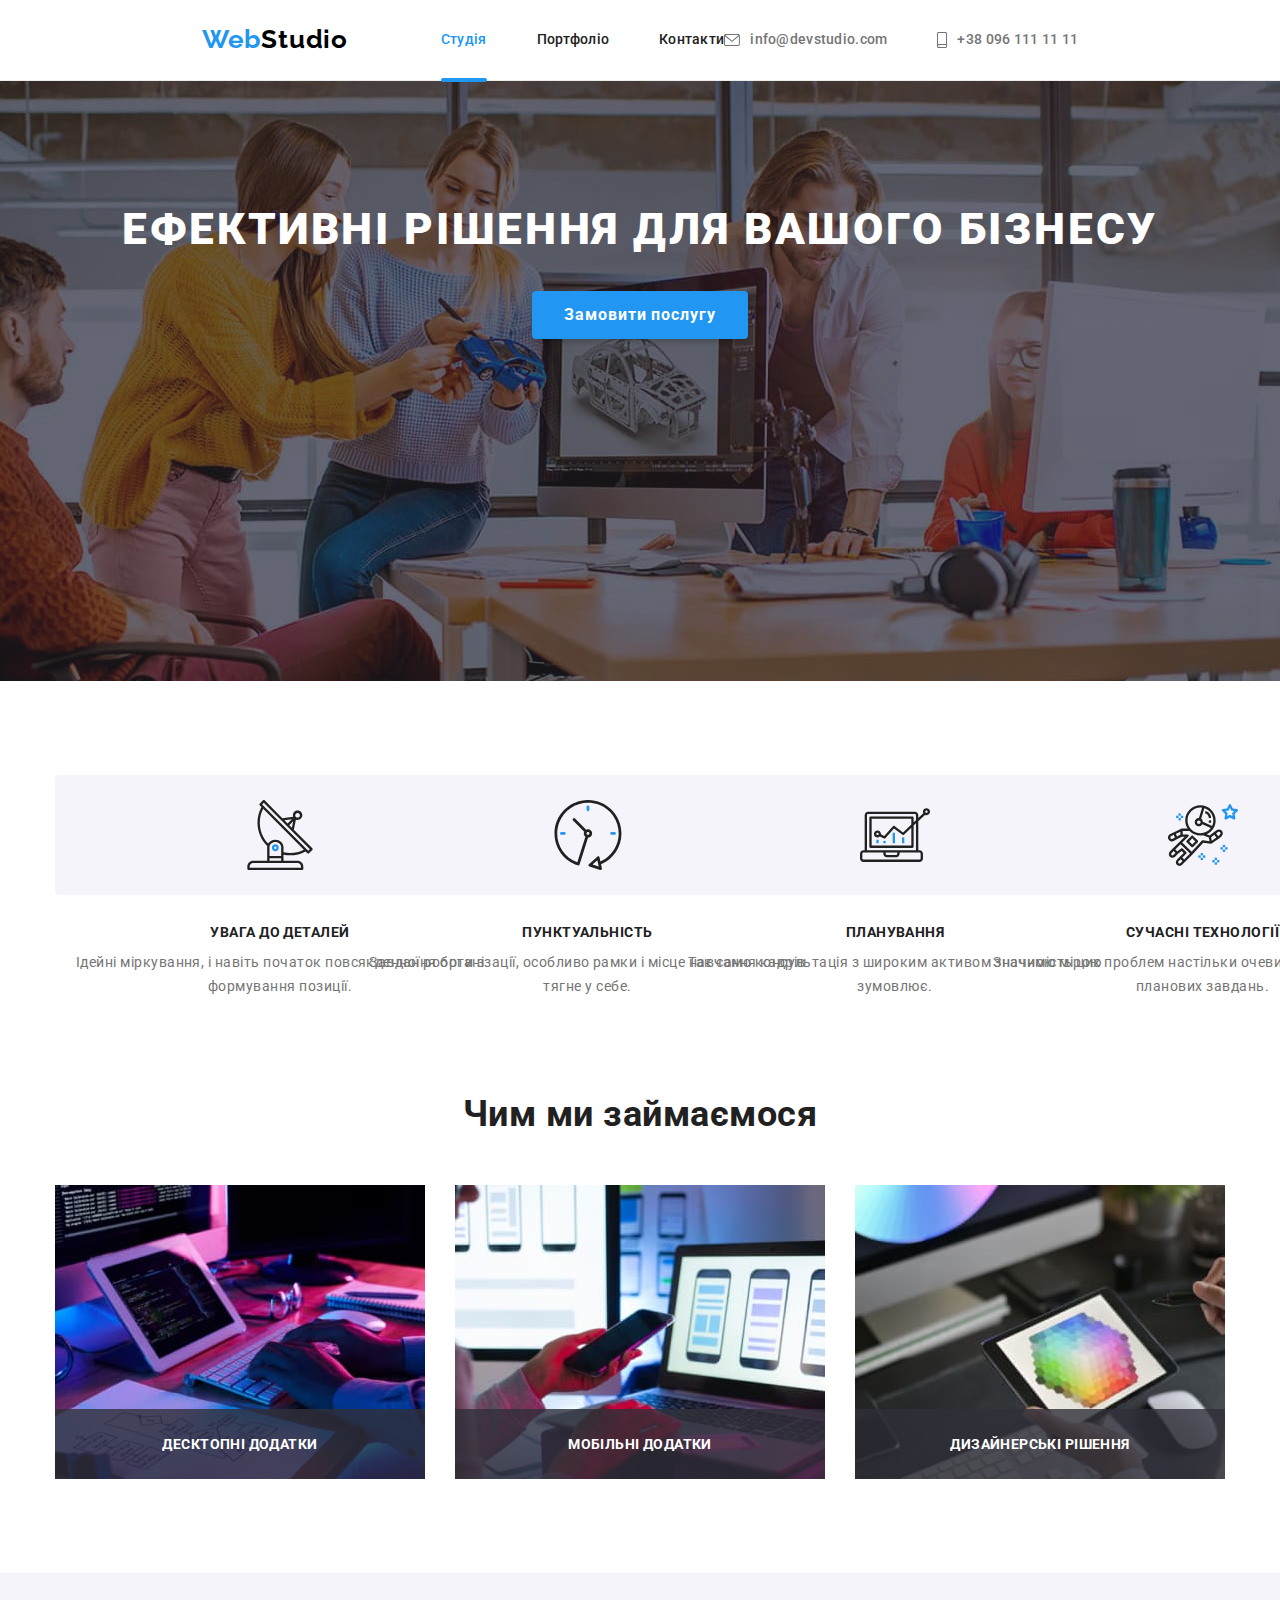
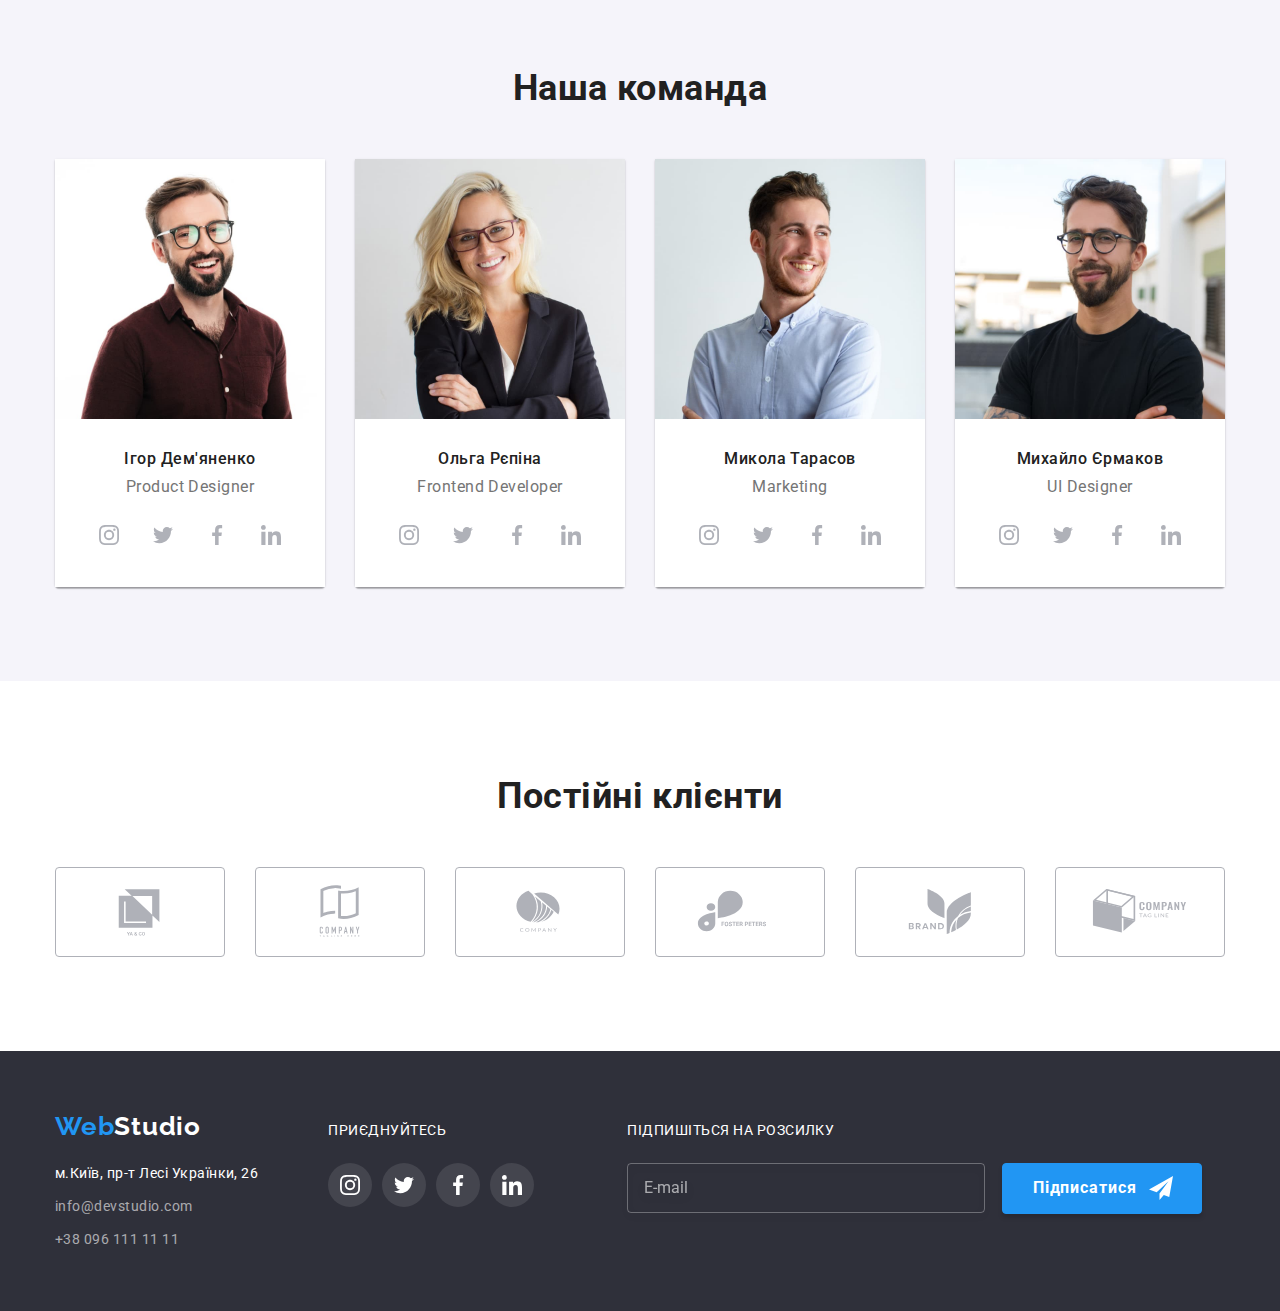
==== commit 5288ed0f: "hw8" ====
--- a/index.html
+++ b/index.html
@@ -4,7 +4,7 @@
     <meta charset="UTF-8" />
     <meta http-equiv="X-UA-Compatible" content="IE=edge" />
     <meta name="viewport" content="width=device-width, initial-scale=1.0" />
-    <title>WebStudio</title>
+    <title>Ефективні рішення для вашого бізнесу</title>
     <link rel="preconnect" href="https://fonts.googleapis.com" />
     <link rel="preconnect" href="https://fonts.gstatic.com" crossorigin />
     <link
@@ -54,50 +54,72 @@
             >
           </li>
         </ul>
-        <!---МОБ МЕНЮ-->
-        <button type="button" class="menu-open" data-menu-button>
-          <svg class="menu-burger" width="40" height="40" aria-label="Перемикач мобільного меню">
+
+        <!-- мобільне меню -->
+        <button
+          type="button"
+          class="button-open js-open-menu"
+          aria-expanded="false"
+          aria-controls="mobile-menu"
+        >
+          <svg
+            class="mobile-icon"
+            width="40"
+            height="40"
+            aria-label="Переключатель мобильного меню"
+          >
             <use href="./images/icons.svg#mobile-menu"></use>
           </svg>
         </button>
-      </div>
-      <div class="mob-menu flex is-hidden" data-menu>
-        <button class="menu-close" data-menu-close>
-          <svg class="menu-close" width="40" height="40">
-            <use href="./images/icons.svg#close-menu"></use>
-          </svg>
-        </button>
-        <ul class="mob-menu-list list">
-          <li class="mob-menu-list__item">
-            <a class="mob-menu-list__link link mob-menu-list__link--current" href="./index.html"
-              >Студія</a
-            >
-          </li>
-          <li class="mob-menu-list__item">
-            <a class="mob-menu-list__link link" href="./portfolio.html">Портфоліо</a>
-          </li>
-          <li class="mob-menu-list__item">
-            <a class="mob-menu-list__link link" href="">Контакти</a>
-          </li>
-        </ul>
-      </div>
-      <div class="mob-menu-list__down">
-        <a class="mob-menu-list__tell link" href="tel:+380961111111"> +38 096 111 11 11</a>
-        <a class="mob-menu-list__mail link" href="mailto:info@devstudio.com">info@devstudio.com</a>
-        <ul class="mob-menu-list__social list">
-          <li class="mob-menu-list__social-item">
-            <a href="">Instagram</a>
-          </li>
-          <li class="mob-menu-list__social-item">
-            <a href="">Twitter</a>
-          </li>
-          <li class="mob-menu-list__social-item">
-            <a href="">Facebook</a>
-          </li>
-          <li class="mob-menu-list__social-item">
-            <a href="">LinkedIn</a>
-          </li>
-        </ul>
+
+        <div class="menu-container" js-menu-container id="mobile-menu">
+          <button class="button-close" js-close-menu>
+            <svg class="mobile-icon" width="40" height="40">
+              <use href="./images/icons.svg#close-menu"></use>
+            </svg>
+          </button>
+          <div class="container-pages">
+            <ul class="mobile-menu">
+              <li class="mobile-menu_item">
+                <a href="./index.html" class="mobile-menu_link">Студія</a>
+              </li>
+              <li class="mobile-menu_item">
+                <a href="./portfolio.html" class="mobile-menu_link">Портфоліо</a>
+              </li>
+              <li class="mobile-menu_item">
+                <a href="" class="mobile-menu_link">Контакти</a>
+              </li>
+            </ul>
+          </div>
+          <div class="container-contacts">
+            <ul class="mobile-cont">
+              <li class="mobile-cont__item">
+                <a href="tel:+380961111111" class="mobile-cont__link--bigger">
+                  +38 096 111 11 11
+                </a>
+              </li>
+              <li class="mobile-cont__item">
+                <a href="mailto:info@devstudio.com" class="mobile-cont__link">
+                  info@devstudio.com
+                </a>
+              </li>
+            </ul>
+            <ul class="menu-social">
+              <li class="menu-social__item">
+                <a href="" class="menu-social__link defolt-left">Instagram</a>
+              </li>
+              <li class="menu-social__item">
+                <a href="" class="menu-social__link">Twitter</a>
+              </li>
+              <li class="menu-social__item">
+                <a href="" class="menu-social__link">Facebook</a>
+              </li>
+              <li class="menu-social__item">
+                <a href="" class="menu-social__link defolt-right">Linkedin</a>
+              </li>
+            </ul>
+          </div>
+        </div>
       </div>
     </header>
     <main>
@@ -167,12 +189,7 @@
             <li class="services-list__card">
               <a href="#" class="services-list--link">
                 <div class="services-list__overlay">
-                  <img
-                    srcset="./images/box/1img.jpg 1x, ./images/box/box1@2x.jpg 2x"
-                    src="images/box/1img.jpg"
-                    alt="box1"
-                    width="370"
-                  />
+                  <img src="images/box/1img.jpg" alt="box1" width="370" />
 
                   <p class="services-list__title">Десктопні додатки</p>
                 </div></a
@@ -181,12 +198,7 @@
             <li class="services-list__card">
               <a href="#" class="services-list--link">
                 <div class="services-list__overlay">
-                  <img
-                    srcset="./images/box/2img.jpg 1x, ./images/box/box2@2x.jpg 2x"
-                    src="images/box/2img.jpg"
-                    alt="box2"
-                    width="370"
-                  />
+                  <img src="images/box/2img.jpg" alt="box2" width="370" />
 
                   <p class="services-list__title">Мобільні додатки</p>
                 </div>
@@ -195,12 +207,7 @@
             <li class="services-list__card">
               <a href="#" class="services-list--link">
                 <div class="services-list__overlay">
-                  <img
-                    srcset="./images/box/3img.jpg 1x, ./images/box/box3@2x.jpg 2x"
-                    src="images/box/3img.jpg"
-                    alt="box3"
-                    width="370"
-                  />
+                  <img src="images/box/3img.jpg" alt="box3" width="370" />
                   <p class="services-list__title">Дизайнерські рішення</p>
                 </div>
               </a>
@@ -214,23 +221,7 @@
           <h2 class="team__title">Наша команда</h2>
           <ul class="team-list">
             <li class="team-list__card">
-              <picture>
-                <source
-                  srcset="./images/team/team1.jpg 1x, ./images/team/team1@2x.jpg 2x"
-                  media="(min-width:1200px)"
-                />
-                <source
-                  srcset="./images/team/team-tab.jpg. 1x, ./images/team/team-tab@2x.jpg 2x"
-                  media="(min-width:768px)"
-                />
-                <source
-                  srcset="./images/team/team-m.jpg 1x, ./images/team/team-m@2x.jpg 2x"
-                  media="(max-width:767px)"
-                />
-                <img src="./images/team/team-m.jpg" alt="team card 1" width="450" />
-              </picture>
-              <!--<img src="images/team/team1.jpg" alt="team card 1" width="270" />-->
-
+              <img src="images/team/team1.jpg" alt="team card 1" width="270" />
               <div class="team-div">
                 <h3 class="team-list__member">Ігор Дем'яненко</h3>
                 <p class="position">Product Designer</p>
@@ -267,22 +258,7 @@
               </div>
             </li>
             <li class="team-list__card">
-              <picture>
-                <source
-                  srcset="./images/team/team2.jpg 1x, ./images/team/team2@2x.jpg 2x"
-                  media="(min-width:1200px)"
-                />
-                <source
-                  srcset="./images/team/team-tab2.jpg 1x, ./images/team/team-tab2@2x.jpg 2x"
-                  media="(min-width:768px)"
-                />
-                <source
-                  srcset="./images/team/team-m2.jpg 1x, ./images/team/team-m2@2x.jpg 2x"
-                  media="(max-width:767px)"
-                />
-                <img src="./images/team/team-m2.jpg" alt="team card 2" width="450" />
-              </picture>
-              <!--<img src="images/team/team2.jpg" alt="team card 2" width="270" />-->
+              <img src="images/team/team2.jpg" alt="team card 2" width="270" />
               <div class="team-div">
                 <h3 class="team-list__member">Ольга Рєпіна</h3>
                 <p class="position">Frontend Developer</p>
@@ -319,22 +295,7 @@
               </div>
             </li>
             <li class="team-list__card">
-              <picture>
-                <source
-                  srcset="./images/team/team3.jpg 1x, ./images/team/team3@2x.jpg 2x"
-                  media="(min-width:1200px)"
-                />
-                <source
-                  srcset="./images/team/team-tab3.jpg 1x, ./images/team/team-tab3@2x.jpg 2x"
-                  media="(min-width:768px)"
-                />
-                <source
-                  srcset="./images/team/team-m3.jpg 1x, ./images/team/team-m3@2x.jpg 2x"
-                  media="max-width:767px"
-                />
-                <img src="./images/team/team-m3.jpg" alt="team card 3" width="450" />
-              </picture>
-              <!--<img src="images/team/team3.jpg" alt="team card 3" width="270" />-->
+              <img src="images/team/team3.jpg" alt="team card 3" width="270" />
               <div class="team-div">
                 <h3 class="team-list__member">Микола Тарасов</h3>
                 <p class="position">Marketing</p>
@@ -371,22 +332,7 @@
               </div>
             </li>
             <li class="team-list__card">
-              <picture>
-                <source
-                  srcset="./images/team/team4.jpg 1x, ./images/team/team4@2x.jpg 2x"
-                  media="(min-width:1200px)"
-                />
-                <source
-                  srcset="./images/team/team-tab4.jpg 1x, ./images/team/team-tab4@2x.jpg 2x"
-                  media="(min-width:768px)"
-                />
-                <source
-                  srcset="./images/team/team-m4.jpg 1x, ./images/team/team-m4@2x.jpg 2x"
-                  media="(max-width:767px)"
-                />
-                <img src="./images/team/team-m4.jpg" alt="team card 4" width="450" />
-              </picture>
-              <!--<img src="images/team/team4.jpg" alt="team card 4" width="270" />-->
+              <img src="images/team/team4.jpg" alt="team card 4" width="270" />
               <div class="team-div">
                 <h3 class="team-list__member">Михайло Єрмаков</h3>
                 <p class="position">UI Designer</p>
@@ -606,7 +552,6 @@
         </form>
       </div>
     </div>
-    <script src="./js/mobile-menu.js"></script>
     <script src="./js/modal.js"></script>
   </body>
 </html>
--- a/css/main.min.css
+++ b/css/main.min.css
@@ -1 +1 @@
-:root{--main-color: #212121;--grey: #757575;--footer-mail-number: rgba(255, 255, 255, 0.6);--white: #ffffff;--blue: #2196f3;--black: #000000;--list-gap: 30px}.visually-hidden{position:absolute;width:1px;height:1px;margin:-1px;border:0;padding:0;white-space:nowrap;clip-path:inset(100%);clip:rect(0 0 0 0);overflow:hidden}*,*::before *::after{box-sizing:inherit}h1,h2,h3,h4,h5,h6,p,ul{margin:0;padding:0}ul{list-style:none}.link{text-decoration:none}img{display:block;max-width:100%;height:auto}img:last-child{margin:0}button{cursor:pointer}body{color:var(--main-color);background-color:var(--white);font-family:"Roboto",sans-serif;letter-spacing:.03em}.section{padding-top:94px;padding-bottom:94px}.container{width:1200px;padding-left:15px;padding-right:15px;margin:0 auto}.logo{display:inline-block;font-family:"Raleway",sans-serif;font-weight:700;font-size:26px;line-height:1.2;text-decoration:none;letter-spacing:.03em}.logo--blue{color:var(--blue)}.logo--black{color:var(--black)}.logo--white{color:var(--white)}.modal--btn{color:var(--white);background-color:var(--blue);font-weight:700;font-size:16px;line-height:1.8;display:inline-block;text-align:center;letter-spacing:.06em;text-decoration:none;border-radius:4px;padding:10px 32px;box-shadow:0px 4px 4px rgba(0,0,0,.15);min-width:200px;border:0}.modal--btn:hover .modal--btn:focus{color:var(--blue)}.subscribe-news [type=submit]{color:var(--white);background-color:var(--blue);font-weight:700;font-size:16px;line-height:1.8;letter-spacing:.06em;text-decoration:none;display:inline-block;border-radius:4px;padding:10px 62px 10px 28px;min-width:200px;min-height:50px;border:1px solid var(--blue);cursor:pointer;box-shadow:0px 4px 4px rgba(0,0,0,.15);margin-left:12px}.submit{position:relative}.icon-btn{color:var(--white);position:absolute;top:50%;right:28px;transform:translateY(-50%);fill:var(--white)}.subscribe-news{margin-left:93px}.subscribe-news input{color:var(--footer-mail-number)}.filters .filters__button{color:var(--main-color);background-color:#f5f4fa;border:1px solid rgba(0,0,0,0);font-weight:500;font-size:16px;line-height:1.6;text-align:center;text-decoration:none;display:inline-block;border-radius:4px;padding:6px 22px 6px 22px;min-width:73px;outline:none;transition:color 250ms cubic-bezier(0.4, 0, 0.2, 1),background-color 250ms cubic-bezier(0.4, 0, 0.2, 1),box-shadow 250ms cubic-bezier(0.4, 0, 0.2, 1)}.filters .filters__button:hover,.filters .filters__button:focus{color:var(--white);background-color:var(--blue);box-shadow:0px 3px 1px rgba(0,0,0,.1),0px 1px 2px rgba(0,0,0,.08),0px 2px 2px rgba(0,0,0,.12)}.filters{display:flex;flex-wrap:wrap;justify-content:center;margin-bottom:50px}.filters :not(:last-child){margin-right:8px}.btn-submit{color:var(--white);background-color:var(--blue);font-weight:700;font-size:16px;line-height:1.8;letter-spacing:.06em;text-decoration:none;display:inline-block;border-radius:4px;padding:10px 52px 10px 52px;min-width:200px;border:1px solid var(--blue);box-shadow:0px 4px 4px rgba(0,0,0,.15);transition:background-color 250ms cubic-bezier(0.4, 0, 0.2, 1)}.btn-submit:focus,.btn-submit:hover{background-color:var(--blue)}.page-header{border-bottom:1px solid #ececec}.page-header__container{display:flex;align-items:center}.logo{display:inline-block;font-family:"Raleway",sans-serif;font-weight:700;font-size:26px;line-height:1.2;text-decoration:none;letter-spacing:.03em}.logo--blue{color:var(--blue)}.logo--black{color:var(--black)}.logo--white{color:var(--white)}.page-header__nav{display:flex;align-items:center}.site-nav{display:flex;margin-left:93px}.site-nav .site-nav__list:not(:last-child){margin-right:50px}.site-nav .site-nav__link{color:var(--main-color);font-weight:500;font-size:14px;line-height:1.1;letter-spacing:.02em;text-decoration:none;display:inline-block;padding-top:32px;padding-bottom:32px;position:relative;transition:color 250ms cubic-bezier(0.4, 0, 0.2, 1)}.site-nav .site-nav__link:hover,.site-nav .site-nav__link:focus{color:var(--blue)}.site-nav .site-nav__link::after{position:absolute;content:"";left:0;bottom:-2px;display:block;width:100%;height:4px;background-color:var(--blue);border-radius:2px;transform:scaleX(0);transition:transform 250ms cubic-bezier(0.4, 0, 0.2, 1)}.site-nav .site-nav__link:hover::after,.site-nav .site-nav__link:focus::after{transform:scaleX(1)}.site-nav .site-nav__link--current{color:var(--blue)}.site-nav .site-nav__link--current::after{position:absolute;content:"";height:4px;width:100%;border-radius:2px;background-color:var(--blue);bottom:-2px;left:0;transform:scaleX(1);transition:transform 250ms cubic-bezier(0.4, 0, 0.2, 1)}.contacts{display:flex;align-items:center;margin-left:auto}.contacts .list-contacts__item:not(:last-child){margin-right:50px}.contacts .list-contacts__link{color:var(--grey);font-weight:500;font-size:14px;line-height:1.1;letter-spacing:.02em;text-decoration:none;padding-top:32px;padding-bottom:32px;transition:color 250ms cubic-bezier(0.4, 0, 0.2, 1)}.contacts .list-contacts__link:hover,.contacts .list-contacts__link:focus{color:var(--blue)}.list-contacts__icon--mail{width:16px;height:12px;margin-right:10px;fill:currentColor}.list-contacts__icon:hover,.list-contacts__icon:focus{color:var(--blue)}.list-contacts__item .list-contacts__link{display:flex;justify-content:center;align-items:center}.list-contacts__icon--tel{width:10px;height:16px;margin-right:10px;fill:currentColor}.list-contacts__icon--tel:hover,.list-contacts__icon--tel:focus{color:var(--blue)}.list-contacts__item .list-contacts__icon--tel{display:flex;justify-content:center;align-items:center}.hero{margin-left:auto;margin-right:auto;padding-top:118px;padding-bottom:118px;height:400px;text-align:center;color:var(--white);background-color:#2f303a;background-image:linear-gradient(to right, rgba(47, 48, 58, 0.4), rgba(47, 48, 58, 0.4)),url("../images/headerbg/Header-mob.jpg");background-size:cover;background-repeat:no-repeat;background-position:center}@media(min-device-pixel-ratio: 2),(-webkit-min-device-pixel-ratio: 2),(min-resolution: 192dpi),(min-resolution: 2dppx){.hero{background-image:linear-gradient(to right, rgba(47, 48, 58, 0.4), rgba(47, 48, 58, 0.4)),url("../images/headerbg/Header-mob@2x.jpg");background-color:#2f303a}}@media screen and (min-width: 768px){.hero{background-image:linear-gradient(to right, rgba(47, 48, 58, 0.4), rgba(47, 48, 58, 0.4)),url("../images/headerbg/Header-tab.jpg");background-color:#2f303a}}@media(min-device-pixel-ratio: 2),(-webkit-min-device-pixel-ratio: 2),(min-resolution: 192dpi),(min-resolution: 2dppx){.hero{background-image:linear-gradient(to right, rgba(47, 48, 58, 0.4), rgba(47, 48, 58, 0.4)),url("../images/headerbg/Header-tab@2x.jpg");background-color:#2f303a}}@media screen and (min-width: 1200px){.hero{background-image:linear-gradient(to right, rgba(47, 48, 58, 0.4), rgba(47, 48, 58, 0.4)),url("../images/headerbg/bgpc.jpg");background-color:#2f303a;height:600px}}@media(min-device-pixel-ratio: 2),(-webkit-min-device-pixel-ratio: 2),(min-resolution: 192dpi),(min-resolution: 2dppx){.hero{background-image:linear-gradient(to right, rgba(47, 48, 58, 0.4), rgba(47, 48, 58, 0.4)),url("../images/headerbg/bg@2x.jpg");background-color:#2f303a}.hero__title{margin-top:0px;margin-bottom:30px;font-weight:900;font-size:26px;line-height:1.61;letter-spacing:.06em;text-transform:uppercase;color:var(--white)}}@media screen and (min-device-pixel-ratio: 2)and (min-width: 1200px),screen and (-webkit-min-device-pixel-ratio: 2)and (min-width: 1200px),screen and (min-resolution: 192dpi)and (min-width: 1200px),screen and (min-resolution: 2dppx)and (min-width: 1200px){.hero__title{font-size:44px;line-height:1.4}}.features-list__desc{color:var(--grey);font-family:"Roboto";font-weight:400;font-size:14px;line-height:1.7;margin-top:0px;margin-bottom:0px}.features-list__title{font-weight:700;font-size:14px;line-height:1.14;text-transform:uppercase;margin-top:0px;margin-bottom:10px}.features-list{display:flex;gap:30px}.features-list:nth-child(4){margin-right:0px}.features-list>.features-list__card{width:calc((100% - 90px)/4);margin-right:0}.features-list__wrapper{background-color:#f5f4fa;width:270px;height:120px;display:flex;align-items:center;justify-content:center;margin-bottom:30px;border-radius:4px}.features-list__icon{height:70px;width:70px}.services{padding-top:0}.services__title{font-weight:700;font-size:36px;line-height:1.17;text-align:center;margin-bottom:50px}.services-list{display:flex;gap:30px}.services-list>.services-list__card{width:calc((100% - 60px)/3);margin-right:0}.services-list:nth-child(3){margin-right:0px}.services-list__card .services-list__link{display:block}.services-list__title{font-family:"Roboto",sans-serif;font-weight:700;color:var(--white);letter-spacing:.03em;font-size:14px;line-height:1.17;text-transform:uppercase;display:flex;position:absolute;width:100%;height:70px;left:0;bottom:0;justify-content:center;align-items:center;background-color:rgba(47,48,58,.8)}.services-list__overlay{position:relative}.team__title{font-weight:700;font-size:36px;line-height:1.17;text-align:center;margin-bottom:50px}.team{background-color:#f5f4fa}.team .team-list__member{font-weight:500;font-size:16px;line-height:1.2;margin-bottom:10px}.team .position{color:var(--grey);margin-bottom:16px}.team-list{display:flex;gap:30px}.team-list__card{text-align:center;width:calc((100% - 90px)/4);margin-right:0;background-color:var(--white);box-shadow:0px 1px 3px rgba(0,0,0,.12),0px 1px 1px rgba(0,0,0,.14),0px 2px 1px rgba(0,0,0,.2);border-radius:0px 0px 4px 4px}.team-list:nth-child(4){margin-right:0px}.team-div{background-color:var(--white);padding-top:30px;padding-bottom:30px}.social-list__link{display:flex;color:#afb1b8;text-decoration:none;width:44px;height:44px;border-radius:50px;justify-content:center;align-items:center;transition:background-color 250ms cubic-bezier(0.4, 0, 0.2, 1),color 250ms cubic-bezier(0.4, 0, 0.2, 1)}.social-list__link:hover,.social-list__link:focus{color:var(--white);background-color:var(--blue)}.social-list__link:first-child{margin-left:0}.social-links{display:flex;justify-content:center;align-items:center}.social-list__icon{width:20px;height:20px;fill:currentColor}.clients{text-align:center}.clients__title{font-family:"Roboto";font-size:36px;font-weight:700;line-height:1.17;margin-bottom:50px}.clients-list{display:flex}.clients-list__link{display:flex;justify-content:center;align-items:center;border:1px solid #afb1b8;color:#afb1b8;border-radius:4px;width:170px;height:90px;transition:color 250ms cubic-bezier(0.4, 0, 0.2, 1),border 250ms cubic-bezier(0.4, 0, 0.2, 1),fill 250ms cubic-bezier(0.4, 0, 0.2, 1)}.clients-list__link:hover,.clients-list__link:focus{color:var(--blue);border-color:var(--blue)}.clients-list__card{margin-right:30px}.clients-list__card:last-child{margin-right:0px}.clients-list__icon{width:106px;height:60px;fill:currentColor}.projects-list .service{color:var(--main-color);font-weight:700;font-size:18px;line-height:2;letter-spacing:.06em;margin-top:0px;margin-bottom:4px}.portfolio-list{padding:20px 24px;border-top:0;border-left:1px solid #ececec;border-right:1px solid #ececec;border-bottom:1px solid #ececec}.projects-list .descrip{color:var(--grey);font-family:"Roboto";font-weight:400;font-size:16px;line-height:1.9;letter-spacing:.03em}.projects-list .projects-list__link{text-decoration:none;display:block;transition:box-shadow 250ms cubic-bezier(0.4, 0, 0.2, 1)}.projects-list .projects-list__link:hover,.projects-list .projects-list__link:focus{box-shadow:0px 4px 4px rgba(0,0,0,.25),0px 4px 4px rgba(0,0,0,.06),1px 4px 6px rgba(0,0,0,.16)}.projects-list{display:flex;flex-wrap:wrap;gap:30px}.projects-list__card{width:calc((100% - 60px)/3);background-color:var(--white)}.projects-list:nth-child(3n){margin-right:0}.overlay-box{position:relative;overflow:hidden}.overlay-text{font-size:18px;font-weight:400;line-height:1.55;text-align:left;color:var(--white);margin:0}.overlay{position:absolute;bottom:0;left:0;width:100%;height:100%;padding:63px 24px;background-color:rgba(33,150,243,.9);transform:translateY(100%);opacity:0;transition:transform 250ms cubic-bezier(0.4, 0, 0.2, 1),opacity 250ms cubic-bezier(0.4, 0, 0.2, 1)}.projects-list .projects-list__link:hover .overlay{transform:translateY(0);opacity:1;transition:transform 250ms cubic-bezier(0.4, 0, 0.2, 1)}.footer .footer__container{display:flex;align-items:baseline}.footer{background-color:#2f303a;padding:60px 0}.footer .logo{display:inline-block;font-family:"Raleway",sans-serif;font-weight:700;font-size:26px;line-height:1.2;text-decoration:none}.adress-list{font-weight:400;font-size:14px;line-height:1.7;margin-top:20px}.adress-list .address-list__city{color:var(--white);text-decoration:none;font-style:normal;transition:color 250ms cubic-bezier(0.4, 0, 0.2, 1)}.adress-list .address-list__link{color:var(--footer-mail-number);text-decoration:none;font-style:normal;transition:color 250ms cubic-bezier(0.4, 0, 0.2, 1)}.adress-list .address-list__city:hover,.adress-list .address-list__link:hover,.adress-list .address-list__link:hover{color:var(--blue)}.footer-list{margin-top:9px;margin-bottom:0px}.social{margin-left:70px}.social-title{color:var(--white);font-family:"Roboto";font-weight:700;font-size:14px;line-height:1.7;text-transform:uppercase;margin-top:0px;margin-bottom:20px}.footer-link{display:flex;align-items:center;justify-content:center;width:44px;height:44px;border-radius:50px;color:var(--white);background-color:rgba(255,255,255,.1);transition:background-color 250ms cubic-bezier(0.4, 0, 0.2, 1)}.footer-link:hover,.footer-link:focus{background-color:var(--blue)}.social-list{margin-right:10px}.social-list:last-child{margin-right:0}.footer-icon{width:20px;height:20px;fill:currentColor}.social-title,.news-title{color:var(--white);font-family:"Roboto";font-weight:400;font-size:14px;line-height:1.7;margin-top:0px;margin-bottom:20px;text-transform:uppercase}.subscribe-news{margin-left:93px}.subscribe-news input{color:var(--footer-mail-number)}.footer-form input::placeholder{font-weight:400;font-size:16px;line-height:1.25;color:rgba(255,255,255,.6)}.footer-form input{margin:0;padding:0;width:358px;height:50px;border:1px solid rgba(255,255,255,.3);filter:drop-shadow(0px 4px 4px rgba(0, 0, 0, 0.15));border-radius:4px;background-color:rgba(0,0,0,0);padding:15px 16px}.footer-form input:focus{color:rgba(255,255,255,.6);border:1px solid rgba(255,255,255,.3);background-color:rgba(0,0,0,0)}.backdrop{position:fixed;display:flex;align-items:center;justify-content:center;width:100vw;height:100vh;background-color:rgba(0,0,0,.2);top:0;transition:opacity 250ms cubic-bezier(0.4, 0, 0.2, 1),visibility 250ms cubic-bezier(0.4, 0, 0.2, 1)}.backdrop.is-hidden{opacity:0;visibility:hidden;pointer-events:none}.backdrop.is-hidden .modal{transform:scale(2)}.modal{height:581px;width:528px;min-height:581px;background-color:var(--white);position:absolute;left:50%;top:50%;transform:translate(-50%, -50%) scale(1);border-radius:4px;transition:transform 250ms cubic-bezier(0.4, 0, 0.2, 1);padding:40px}.close-btn{position:absolute;display:flex;align-items:center;justify-content:center;right:8px;top:8px;color:var(--white);background-color:var(--white);border-radius:50%;width:30px;height:30px;border:1px solid #000;transition:display 250ms cubic-bezier(0.4, 0, 0.2, 1)}.close-btn:hover,.close-btn:focus{fill:var(--blue)}.icon-vector{fill:currentColor}input:hover+.form-icon{fill:var(--blue)}input:focus+.form-icon{fill:var(--blue)}.input-wrapper input:focus,.input-wrapper input:hover{border-color:var(--blue);outline-color:var(--blue)}.signup-form textarea:focus,.signup-form textarea:hover{border-color:var(--blue);outline-color:var(--blue)}.check-input{position:absolute;width:1px;height:1px;margin:-1px;border:0;padding:0;white-space:nowrap;clip-path:inset(100%);clip:rect(0 0 0 0);overflow:hidden}.check-icon{display:block;width:16px;fill:var(--white);height:15px;border:2px solid var(--main-color);color:var(--white);margin-right:8.38px;border-radius:2px;background-color:inherit;transition:background-color 250ms cubic-bezier(0.4, 0, 0.2, 1)}.check-icon use{display:none}.check-input:checked+.check-icon use{display:inline-block}.check-input:checked+.check-icon{border:none;background-color:var(--blue)}.checkbox-wrapper{display:flex;align-items:center;justify-content:center}textarea{resize:none;border:1px solid rgba(33,33,33,.2);padding:12px 16px;height:120px;width:448px;border-radius:4px;transition:border-color 250ms cubic-bezier(0.4, 0, 0.2, 1)}.form-comment textarea::placeholder{font-size:12px;font-weight:400;line-height:1.16;letter-spacing:.01em;color:rgba(117,117,117,.5)}.signup-form{text-align:center}.form-field{margin-bottom:10px;display:flex;flex-direction:column}.form-title,.form-checkbox{margin-top:0;margin-bottom:30px}.form-title{font-size:20px;font-weight:700;line-height:1.15;text-align:center;color:var(--main-color);margin-bottom:12px}.form-checkbox{font-size:14px;font-weight:400;line-height:1.71;text-align:left;color:var(--grey)}.form-checkbox a{color:var(--blue);text-decoration-line:underline;cursor:pointer;transition:transform 250ms cubic-bezier(0.4, 0, 0.2, 1)}.form-comment{margin-bottom:20px;display:flex;flex-direction:column}.form-field input{margin:0;border:1px solid rgba(33,33,33,.2);border-radius:4px;padding:10px 30px;padding-left:42px;width:100%;transition:border-color 250ms cubic-bezier(0.4, 0, 0.2, 1);font:inherit;line-height:1.13}.input-wrapper{position:relative}.form-icon{position:absolute;top:11px;left:12px;color:var(--white);transition:fill 250ms cubic-bezier(0.4, 0, 0.2, 1)}.form-field label,.form-comment label{margin-bottom:4px;font-size:12px;font-weight:400;line-height:1.16;letter-spacing:.01em;text-align:left;color:var(--grey)}/*# sourceMappingURL=main.min.css.map */+:root{--main-color: #212121;--grey: #757575;--footer-mail-number: rgba(255, 255, 255, 0.6);--white: #ffffff;--blue: #2196f3;--black: #000000;--list-gap: 30px;--background-color: #2f303a}.visually-hidden{position:absolute;width:1px;height:1px;margin:-1px;border:0;padding:0;white-space:nowrap;clip-path:inset(100%);clip:rect(0 0 0 0);overflow:hidden}.menu-social,.mobile-cont,.mobile-menu{padding:0px;margin:0px;list-style:none}*,*::before *::after{box-sizing:inherit}h1,h2,h3,h4,h5,h6,p,ul{margin:0;padding:0}ul{list-style:none}.link{text-decoration:none}img{display:block;max-width:100%;height:auto}img:last-child{margin:0}button{cursor:pointer}body{color:var(--main-color);background-color:var(--white);font-family:"Roboto",sans-serif;letter-spacing:.03em}.section{padding-top:94px;padding-bottom:94px}.container{max-width:480px;min-width:320px;padding-left:15px;padding-right:15px;margin-left:auto;margin-right:auto}@media screen and (min-width: 768px){.container{max-width:768px}}@media screen and (min-width: 1200px){.container{max-width:1200px}}.logo{display:inline-block;font-family:"Raleway",sans-serif;font-weight:700;font-size:24px;line-height:1.16;text-decoration:none;letter-spacing:.03em}@media screen and (min-width: 768px){.logo{font-size:26px;line-height:1.2}}.logo--blue{color:var(--blue)}.logo--black{color:var(--black)}.logo--white{color:var(--white)}.modal--btn{color:var(--white);background-color:var(--blue);font-weight:700;font-size:16px;line-height:1.8;display:inline-block;text-align:center;letter-spacing:.06em;text-decoration:none;border-radius:4px;padding:10px 32px;box-shadow:0px 4px 4px rgba(0,0,0,.15);min-width:200px;border:0}.modal--btn:hover .modal--btn:focus{color:var(--blue)}.subscribe-news [type=submit]{color:var(--white);background-color:var(--blue);font-weight:700;font-size:16px;line-height:1.8;letter-spacing:.06em;text-decoration:none;display:inline-block;border-radius:4px;padding:10px 62px 10px 28px;min-width:200px;min-height:50px;border:1px solid var(--blue);cursor:pointer;box-shadow:0px 4px 4px rgba(0,0,0,.15);margin-left:12px}.submit{position:relative}@media screen and (min-width: 1200px){.submit{margin-left:12px}}.icon-btn{color:var(--white);position:absolute;top:50%;right:28px;transform:translateY(-50%);fill:var(--white)}.subscribe-news{margin-left:93px}.subscribe-news input{color:var(--footer-mail-number)}.filters .filters__button{color:var(--main-color);background-color:#f5f4fa;border:1px solid rgba(0,0,0,0);font-weight:500;font-size:16px;line-height:1.6;text-align:center;text-decoration:none;display:inline-block;border-radius:4px;padding:6px 22px 6px 22px;min-width:73px;outline:none;transition:color 250ms cubic-bezier(0.4, 0, 0.2, 1),background-color 250ms cubic-bezier(0.4, 0, 0.2, 1),box-shadow 250ms cubic-bezier(0.4, 0, 0.2, 1)}.filters .filters__button:hover,.filters .filters__button:focus{color:var(--white);background-color:var(--blue);box-shadow:0px 3px 1px rgba(0,0,0,.1),0px 1px 2px rgba(0,0,0,.08),0px 2px 2px rgba(0,0,0,.12)}.filters{display:flex;flex-wrap:wrap;justify-content:center;margin-bottom:50px}.filters :not(:last-child){margin-right:8px}.btn-submit{color:var(--white);background-color:var(--blue);font-weight:700;font-size:16px;line-height:1.8;letter-spacing:.06em;text-decoration:none;display:inline-block;border-radius:4px;padding:10px 52px 10px 52px;min-width:200px;border:1px solid var(--blue);box-shadow:0px 4px 4px rgba(0,0,0,.15);transition:background-color 250ms cubic-bezier(0.4, 0, 0.2, 1)}.btn-submit:focus,.btn-submit:hover{background-color:var(--blue)}.page-header{display:flex;align-items:center;background-color:var(--white);border-bottom:1px solid #ececec}.page-header__container{display:flex;align-items:center}.page-header__nav{display:flex;align-items:center}.site-nav{display:none}@media screen and (min-width: 768px){.site-nav{display:flex;margin-left:93px}}.site-nav .site-nav__list:not(:last-child){margin-right:50px}.site-nav .site-nav__link{color:var(--main-color);font-weight:500;font-size:14px;line-height:1.1;letter-spacing:.02em;text-decoration:none;display:inline-block;padding-top:32px;padding-bottom:32px;position:relative;transition:color 250ms cubic-bezier(0.4, 0, 0.2, 1)}.site-nav .site-nav__link:hover,.site-nav .site-nav__link:focus{color:var(--blue)}.site-nav .site-nav__link::after{position:absolute;content:"";left:0;bottom:-2px;display:block;width:100%;height:4px;background-color:var(--blue);border-radius:2px;transform:scaleX(0);transition:transform 250ms cubic-bezier(0.4, 0, 0.2, 1)}.site-nav .site-nav__link:hover::after,.site-nav .site-nav__link:focus::after{transform:scaleX(1)}.site-nav .site-nav__link--current{color:var(--blue)}.site-nav .site-nav__link--current::after{position:absolute;content:"";height:4px;width:100%;border-radius:2px;background-color:var(--blue);bottom:-2px;left:0;transform:scaleX(1);transition:transform 250ms cubic-bezier(0.4, 0, 0.2, 1)}.contacts{display:none}@media screen and (min-width: 768px)and (max-width: 1199px){.contacts__item:not(:last-child){margin-bottom:10px}}@media screen and (min-width: 768px){.contacts{display:flex;align-items:center;margin-left:auto;flex-direction:column;align-items:flex-start}}@media screen and (min-width: 1200px){.contacts{flex-direction:row}}@media screen and (min-width: 1200px){.contacts .list-contacts__item:not(:last-child){margin-right:50px}}.contacts .list-contacts__link{color:var(--grey);font-weight:500;font-size:14px;line-height:1.1;letter-spacing:.02em;text-decoration:none;padding-top:32px;padding-bottom:32px;transition:color 250ms cubic-bezier(0.4, 0, 0.2, 1)}.contacts .list-contacts__link:hover,.contacts .list-contacts__link:focus{color:var(--blue)}.list-contacts__icon--mail{width:16px;height:12px;margin-right:10px;fill:currentColor}.list-contacts__icon:hover,.list-contacts__icon:focus{color:var(--blue)}.list-contacts__item .list-contacts__link{display:flex;justify-content:center;align-items:center}.list-contacts__icon--tel{width:10px;height:16px;margin-right:10px;fill:currentColor}.list-contacts__icon--tel:hover,.list-contacts__icon--tel:focus{color:var(--blue)}.list-contacts__item .list-contacts__icon--tel{display:flex;justify-content:center;align-items:center}.menu-container{position:fixed;z-index:2;top:0;left:0;flex-direction:column;justify-content:space-between;width:100vw;height:100vh;padding:48px 83px 48px 40px;background:var(--white);box-shadow:0px 4px 8px rgba(0,0,0,.04),0px 2px 4px rgba(0,0,0,.08),0px 1px 3px rgba(0,0,0,.16);transform:translateX(100%);transition:transform 250ms cubic-bezier(0.4, 0, 0.2, 1);overflow-y:scroll;overflow-x:scroll}@media screen and (max-width: 767px){.menu-container{display:none}.menu-container.is-open{display:flex}}@media screen and (max-width: 767px)and (min-width: 768px){.menu-container{display:none}}@media screen and (max-width: 767px){.menu-container .is-open{opacity:1;visibility:visible;pointer-events:auto;transform:translateX(0)}}.button-open{display:inline-flex;margin:0;padding:10px;border:none;background-color:rgba(0,0,0,0);margin-left:auto;cursor:pointer;transition:color 250ms cubic-bezier(0.4, 0, 0.2, 1)}.button-open:hover,.button-open:focus{color:var(--blue)}.button-close{position:absolute;top:10px;right:15px;display:inline-flex;margin:0;padding:10px;border:none;background-color:rgba(0,0,0,0);cursor:pointer;transition:color 250ms cubic-bezier(0.4, 0, 0.2, 1)}.button-close:hover,.button-close:focus{color:var(--blue)}.mobile-icon:hover,.mobile-icon:focus{fill:currentColor}@media(min-width: 768px){.button-open,.menu-container{display:none}}.mobile-menu{font-family:Roboto;font-weight:500;font-size:40px;line-height:1.17;letter-spacing:.02em;color:var(--blue)}.mobile-menu :not(:last-child){margin-bottom:32px}.mobile-menu_link{color:var(--main-color);text-decoration:none}.mobile-menu_link:hover,.mobile-menu_link:focus{color:var(--blue)}.mobile-cont{margin-bottom:64px}.mobile-cont__link{font-weight:500;font-size:24px;line-height:1.16;letter-spacing:.02em;text-decoration:none;color:var(--grey)}.mobile-cont__link--bigger{font-size:34px;line-height:1.17;color:var(--blue);text-decoration:none}.mobile-cont__item:not(:last-child){margin-bottom:32px}.menu-social{display:flex}.menu-social__link{font-family:"Roboto";font-weight:500;font-size:18px;line-height:1.22;letter-spacing:.02em;color:var(--blue);text-decoration:none;margin:0 10px}.defolt-left{margin-left:0}.defolt-right{margin-right:0}.menu-social__item:not(:last-child){border-right:1px solid rgba(33,33,33,.2)}.hero{margin-left:auto;margin-right:auto;padding-top:118px;padding-bottom:118px;width:100%;height:400px;text-align:center;color:var(--white);background-color:var(--background-color);background-image:linear-gradient(to right, rgba(47, 48, 58, 0.4), rgba(47, 48, 58, 0.4)),url("../images/headerbg/Header-mob.jpg");background-size:cover;background-repeat:no-repeat;background-position:center}@media(min-device-pixel-ratio: 2),(-webkit-min-device-pixel-ratio: 2),(min-resolution: 192dpi),(min-resolution: 2dppx){.hero{background-image:linear-gradient(to right, rgba(47, 48, 58, 0.4), rgba(47, 48, 58, 0.4)),url("../images/headerbg/Header-mob@2x.jpg");background-color:var(--background-color)}}@media screen and (min-width: 768px){.hero{background-image:linear-gradient(to right, rgba(47, 48, 58, 0.4), rgba(47, 48, 58, 0.4)),url("../images/headerbg/Header-tab.jpg");background-color:var(--background-color)}}@media(min-device-pixel-ratio: 2),(-webkit-min-device-pixel-ratio: 2),(min-resolution: 192dpi),(min-resolution: 2dppx){.hero{background-image:linear-gradient(to right, rgba(47, 48, 58, 0.4), rgba(47, 48, 58, 0.4)),url("../images/headerbg/Header-tab@2x.jpg");background-color:var(--background-color)}}@media screen and (min-width: 1200px){.hero{background-image:linear-gradient(to right, rgba(47, 48, 58, 0.4), rgba(47, 48, 58, 0.4)),url("../images/headerbg/bg.jpg");background-color:var(--background-color);height:600px}}@media(min-device-pixel-ratio: 2),(-webkit-min-device-pixel-ratio: 2),(min-resolution: 192dpi),(min-resolution: 2dppx){.hero{background-image:linear-gradient(to right, rgba(47, 48, 58, 0.4), rgba(47, 48, 58, 0.4)),url("../images/headerbg/bg@2x.jpg");background-color:var(--background-color)}}.hero__title{margin-top:0px;margin-bottom:30px;font-weight:900;font-size:26px;line-height:1.61;letter-spacing:.06em;text-transform:uppercase;color:var(--white)}@media screen and (min-width: 1200px){.hero__title{font-size:44px;line-height:1.4}}.features-list__desc{color:var(--grey);font-family:"Roboto";font-weight:400;font-size:14px;line-height:1.71;margin-top:0px;margin-bottom:0px;text-align:center;width:450px}@media screen and (max-width: 767px){.features-list__desc{text-align:center}}.features-list__title{font-weight:700;font-size:14px;line-height:1.14;text-transform:uppercase;margin-top:0px;margin-bottom:10px;text-align:center;width:450px}@media screen and (max-width: 767px){.features-list__title{text-align:center}}@media screen and (min-width: 768px){.features-list{display:flex;flex-wrap:wrap;margin-top:-30px;margin-left:-30px}}@media screen and (min-width: 1200px){.features-list{flex-wrap:nowrap}}.features-list>.features-list__card{width:calc((100% - 90px)/4);margin-right:0}.features-list__card{width:450px;text-align:center;justify-content:center}@media screen and (max-width: 767px){.features-list__card{margin-bottom:30px}}@media screen and (min-width: 768px){.features-list__card{flex-basis:calc((100% - 60px)/2);margin-top:30px;margin-left:30px}}@media screen and (min-width: 1200px){.features-list__card{width:calc((100% - 120px)/4)}}.features-list__wrapper{background-color:#f5f4fa;width:450px;height:120px;display:flex;align-items:center;justify-content:center;margin-bottom:30px;border-radius:4px}.features-list__icon{height:70px;width:70px}.services{padding-top:0}.services__title{font-weight:700;font-size:36px;line-height:1.17;text-align:center;margin-bottom:50px}.services-list{display:flex;gap:30px}.services-list>.services-list__card{width:calc((100% - 60px)/3);margin-right:0}.services-list:nth-child(3){margin-right:0px}.services-list__card .services-list__link{display:block}.services-list__title{font-family:"Roboto",sans-serif;font-weight:700;color:var(--white);letter-spacing:.03em;font-size:14px;line-height:1.17;text-transform:uppercase;display:flex;position:absolute;width:100%;height:70px;left:0;bottom:0;justify-content:center;align-items:center;background-color:rgba(47,48,58,.8)}.services-list__overlay{position:relative}.team__title{font-weight:700;font-size:36px;line-height:1.17;text-align:center;margin-bottom:50px}.team{background-color:#f5f4fa}.team .team-list__member{font-weight:500;font-size:16px;line-height:1.2;margin-bottom:10px}.team .position{color:var(--grey);margin-bottom:16px}.team-list{display:flex;gap:30px}.team-list__card{text-align:center;width:calc((100% - 90px)/4);margin-right:0;background-color:var(--white);box-shadow:0px 1px 3px rgba(0,0,0,.12),0px 1px 1px rgba(0,0,0,.14),0px 2px 1px rgba(0,0,0,.2);border-radius:0px 0px 4px 4px}.team-list:nth-child(4){margin-right:0px}.team-div{background-color:var(--white);padding-top:30px;padding-bottom:30px}.social-list__link{display:flex;color:#afb1b8;text-decoration:none;width:44px;height:44px;border-radius:50px;justify-content:center;align-items:center;transition:background-color 250ms cubic-bezier(0.4, 0, 0.2, 1),color 250ms cubic-bezier(0.4, 0, 0.2, 1)}.social-list__link:hover,.social-list__link:focus{color:var(--white);background-color:var(--blue)}.social-list__link:first-child{margin-left:0}.social-links{display:flex;justify-content:center;align-items:center}.social-list__icon{width:20px;height:20px;fill:currentColor}.clients{text-align:center}.clients__title{font-family:"Roboto";font-size:36px;font-weight:700;line-height:1.17;margin-bottom:50px}.clients-list{display:flex}.clients-list__link{display:flex;justify-content:center;align-items:center;border:1px solid #afb1b8;color:#afb1b8;border-radius:4px;width:170px;height:90px;transition:color 250ms cubic-bezier(0.4, 0, 0.2, 1),border 250ms cubic-bezier(0.4, 0, 0.2, 1),fill 250ms cubic-bezier(0.4, 0, 0.2, 1)}.clients-list__link:hover,.clients-list__link:focus{color:var(--blue);border-color:var(--blue)}.clients-list__card{margin-right:30px}.clients-list__card:last-child{margin-right:0px}.clients-list__icon{width:106px;height:60px;fill:currentColor}.projects-list .service{color:var(--main-color);font-weight:700;font-size:18px;line-height:2;letter-spacing:.06em;margin-top:0px;margin-bottom:4px}.portfolio-list{padding:20px 24px;border-top:0;border-left:1px solid #ececec;border-right:1px solid #ececec;border-bottom:1px solid #ececec}.projects-list .descrip{color:var(--grey);font-family:"Roboto";font-weight:400;font-size:16px;line-height:1.9;letter-spacing:.03em}.projects-list .projects-list__link{text-decoration:none;display:block;transition:box-shadow 250ms cubic-bezier(0.4, 0, 0.2, 1)}.projects-list .projects-list__link:hover,.projects-list .projects-list__link:focus{box-shadow:0px 4px 4px rgba(0,0,0,.25),0px 4px 4px rgba(0,0,0,.06),1px 4px 6px rgba(0,0,0,.16)}.projects-list{display:flex;flex-wrap:wrap;gap:30px}.projects-list__card{width:calc((100% - 60px)/3);background-color:var(--white)}.projects-list:nth-child(3n){margin-right:0}.overlay-box{position:relative;overflow:hidden}.overlay-text{font-size:18px;font-weight:400;line-height:1.55;text-align:left;color:var(--white);margin:0}.overlay{position:absolute;bottom:0;left:0;width:100%;height:100%;padding:63px 24px;background-color:rgba(33,150,243,.9);transform:translateY(100%);opacity:0;transition:transform 250ms cubic-bezier(0.4, 0, 0.2, 1),opacity 250ms cubic-bezier(0.4, 0, 0.2, 1)}.projects-list .projects-list__link:hover .overlay{transform:translateY(0);opacity:1;transition:transform 250ms cubic-bezier(0.4, 0, 0.2, 1)}.footer .footer__container{display:flex;align-items:baseline}.footer{background-color:#2f303a;padding:60px 0}.footer .logo{display:inline-block;font-family:"Raleway",sans-serif;font-weight:700;font-size:26px;line-height:1.2;text-decoration:none}.adress-list{font-weight:400;font-size:14px;line-height:1.7;margin-top:20px}.adress-list .address-list__city{color:var(--white);text-decoration:none;font-style:normal;transition:color 250ms cubic-bezier(0.4, 0, 0.2, 1)}.adress-list .address-list__link{color:var(--footer-mail-number);text-decoration:none;font-style:normal;transition:color 250ms cubic-bezier(0.4, 0, 0.2, 1)}.adress-list .address-list__city:hover,.adress-list .address-list__link:hover,.adress-list .address-list__link:hover{color:var(--blue)}.footer-list{margin-top:9px;margin-bottom:0px}.social{margin-left:70px}.social-title{color:var(--white);font-family:"Roboto";font-weight:700;font-size:14px;line-height:1.7;text-transform:uppercase;margin-top:0px;margin-bottom:20px}.footer-link{display:flex;align-items:center;justify-content:center;width:44px;height:44px;border-radius:50px;color:var(--white);background-color:rgba(255,255,255,.1);transition:background-color 250ms cubic-bezier(0.4, 0, 0.2, 1)}.footer-link:hover,.footer-link:focus{background-color:var(--blue)}.social-list{margin-right:10px}.social-list:last-child{margin-right:0}.footer-icon{width:20px;height:20px;fill:currentColor}.social-title,.news-title{color:var(--white);font-family:"Roboto";font-weight:400;font-size:14px;line-height:1.7;margin-top:0px;margin-bottom:20px;text-transform:uppercase}.subscribe-news{margin-left:93px}.subscribe-news input{color:var(--footer-mail-number)}.footer-form input::placeholder{font-weight:400;font-size:16px;line-height:1.25;color:rgba(255,255,255,.6)}.footer-form input{margin:0;padding:0;width:358px;height:50px;border:1px solid rgba(255,255,255,.3);filter:drop-shadow(0px 4px 4px rgba(0, 0, 0, 0.15));border-radius:4px;background-color:rgba(0,0,0,0);padding:15px 16px}.footer-form input:focus{color:rgba(255,255,255,.6);border:1px solid rgba(255,255,255,.3);background-color:rgba(0,0,0,0)}.backdrop{position:fixed;display:flex;align-items:center;justify-content:center;width:100vw;height:100vh;background-color:rgba(0,0,0,.2);top:0;transition:opacity 250ms cubic-bezier(0.4, 0, 0.2, 1),visibility 250ms cubic-bezier(0.4, 0, 0.2, 1)}@media screen and (max-width: 767px){.backdrop{display:flex;justify-content:center;align-items:center}}.backdrop.is-hidden{opacity:0;visibility:hidden;pointer-events:none}.backdrop.is-hidden .modal{transform:scale(2)}.modal{background-color:var(--white);border-radius:4px}@media screen and (max-width: 767px){.modal{max-width:528px;max-height:581px;height:90vh;width:90vw;overflow:auto;position:relative;padding-left:40px;padding-right:40px}}@media screen and (min-width: 768px){.modal{position:absolute;left:50%;top:50%;width:450px;height:609px;padding:40px;transform:translate(-50%, -50%) scale(1);transition:transform 250ms cubic-bezier(0.4, 0, 0.2, 1)}}@media screen and (min-width: 1200px){.modal{width:528px;height:581px}}.close-btn{position:absolute;display:flex;align-items:center;justify-content:center;right:8px;top:8px;color:var(--white);background-color:var(--white);border-radius:50%;width:30px;height:30px;border:1px solid #000;transition:display 250ms cubic-bezier(0.4, 0, 0.2, 1)}.close-btn:hover,.close-btn:focus{fill:var(--blue)}.icon-vector{fill:currentColor}input:hover+.form-icon{fill:var(--blue)}input:focus+.form-icon{fill:var(--blue)}.input-wrapper input:focus,.input-wrapper input:hover{border-color:var(--blue);outline-color:var(--blue)}.signup-form textarea:focus,.signup-form textarea:hover{border-color:var(--blue);outline-color:var(--blue)}.check-input{position:absolute;width:1px;height:1px;margin:-1px;border:0;padding:0;white-space:nowrap;clip-path:inset(100%);clip:rect(0 0 0 0);overflow:hidden}.check-icon{display:block;width:16px;fill:var(--white);height:15px;border:2px solid var(--main-color);color:var(--white);margin-right:8.38px;border-radius:2px;background-color:inherit;transition:background-color 250ms cubic-bezier(0.4, 0, 0.2, 1)}.check-icon use{display:none}.check-input:checked+.check-icon use{display:inline-block}.check-input:checked+.check-icon{border:none;background-color:var(--blue)}.checkbox-wrapper{display:flex;align-items:center;justify-content:center}textarea{resize:none;border:1px solid rgba(33,33,33,.2);padding:12px 16px;height:120px;width:370px;border-radius:4px;transition:border-color 250ms cubic-bezier(0.4, 0, 0.2, 1)}.form-comment textarea::placeholder{font-size:14px;font-weight:400;line-height:1.14;letter-spacing:.01em;color:rgba(117,117,117,.5)}@media screen and (min-width: 1200px){.form-comment textarea::placeholder{font-size:12px;line-height:1.16}}.signup-form{text-align:center}.form-field{margin-bottom:10px;display:flex;flex-direction:column}.form-title,.form-checkbox{margin-top:0;margin-bottom:30px}.form-title{font-size:20px;font-weight:700;line-height:1.15;text-align:center;color:var(--main-color);margin-bottom:12px;margin-top:40px}.form-checkbox{margin-top:0;margin-bottom:30px;font-size:12px;font-weight:400;line-height:1.16;text-align:left;color:var(--grey)}@media screen and (min-width: 1200px){.form-checkbox{font-size:14px;line-height:1.71}}.form-checkbox a{color:var(--blue);text-decoration-line:underline;cursor:pointer;transition:transform 250ms cubic-bezier(0.4, 0, 0.2, 1)}.form-comment{margin-bottom:20px;display:flex;flex-direction:column}.form-field input{margin:0;border:1px solid rgba(33,33,33,.2);border-radius:4px;padding:10px 30px;padding-left:42px;width:100%;transition:border-color 250ms cubic-bezier(0.4, 0, 0.2, 1);font:inherit;line-height:1.13}.input-wrapper{position:relative}.form-icon{position:absolute;top:11px;left:12px;color:var(--white);transition:fill 250ms cubic-bezier(0.4, 0, 0.2, 1)}.form-field label,.form-comment label{margin-bottom:4px;font-size:12px;font-weight:400;line-height:1.16;letter-spacing:.01em;text-align:left;color:var(--grey)}/*# sourceMappingURL=main.min.css.map */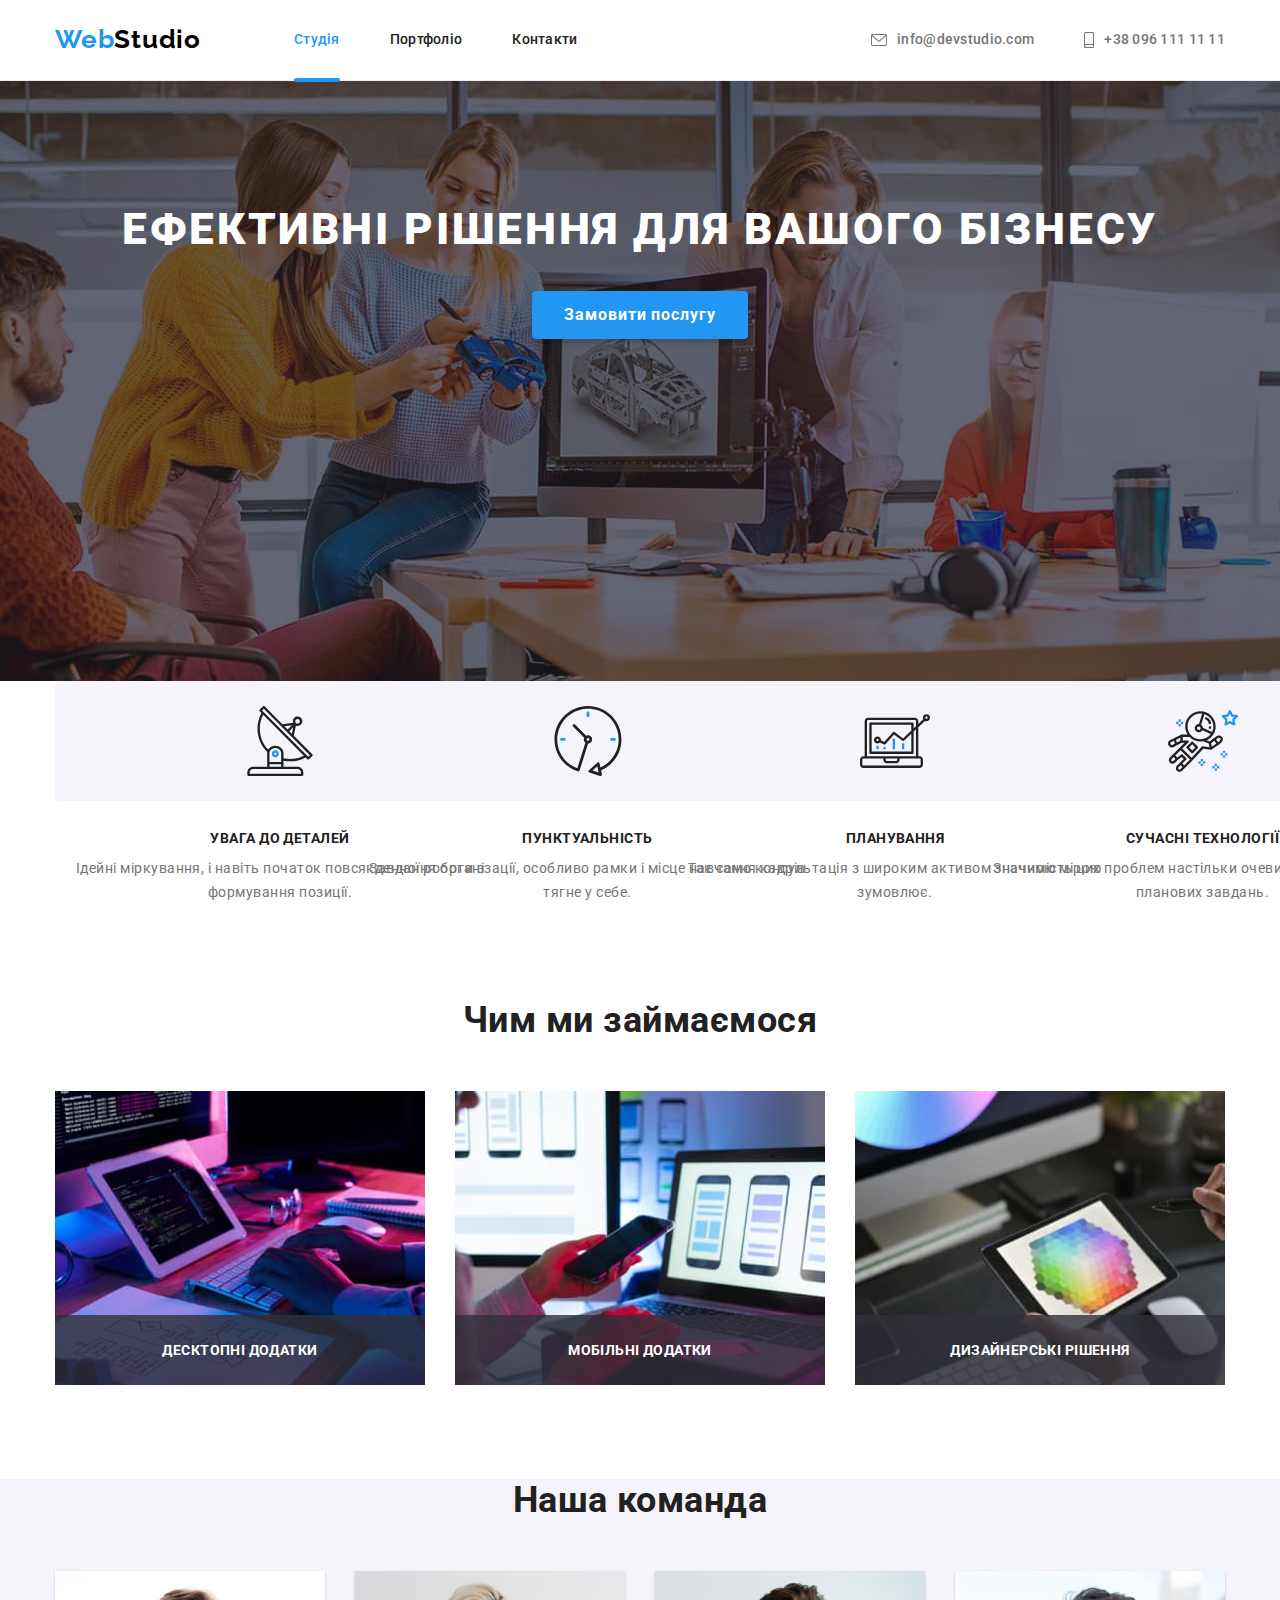
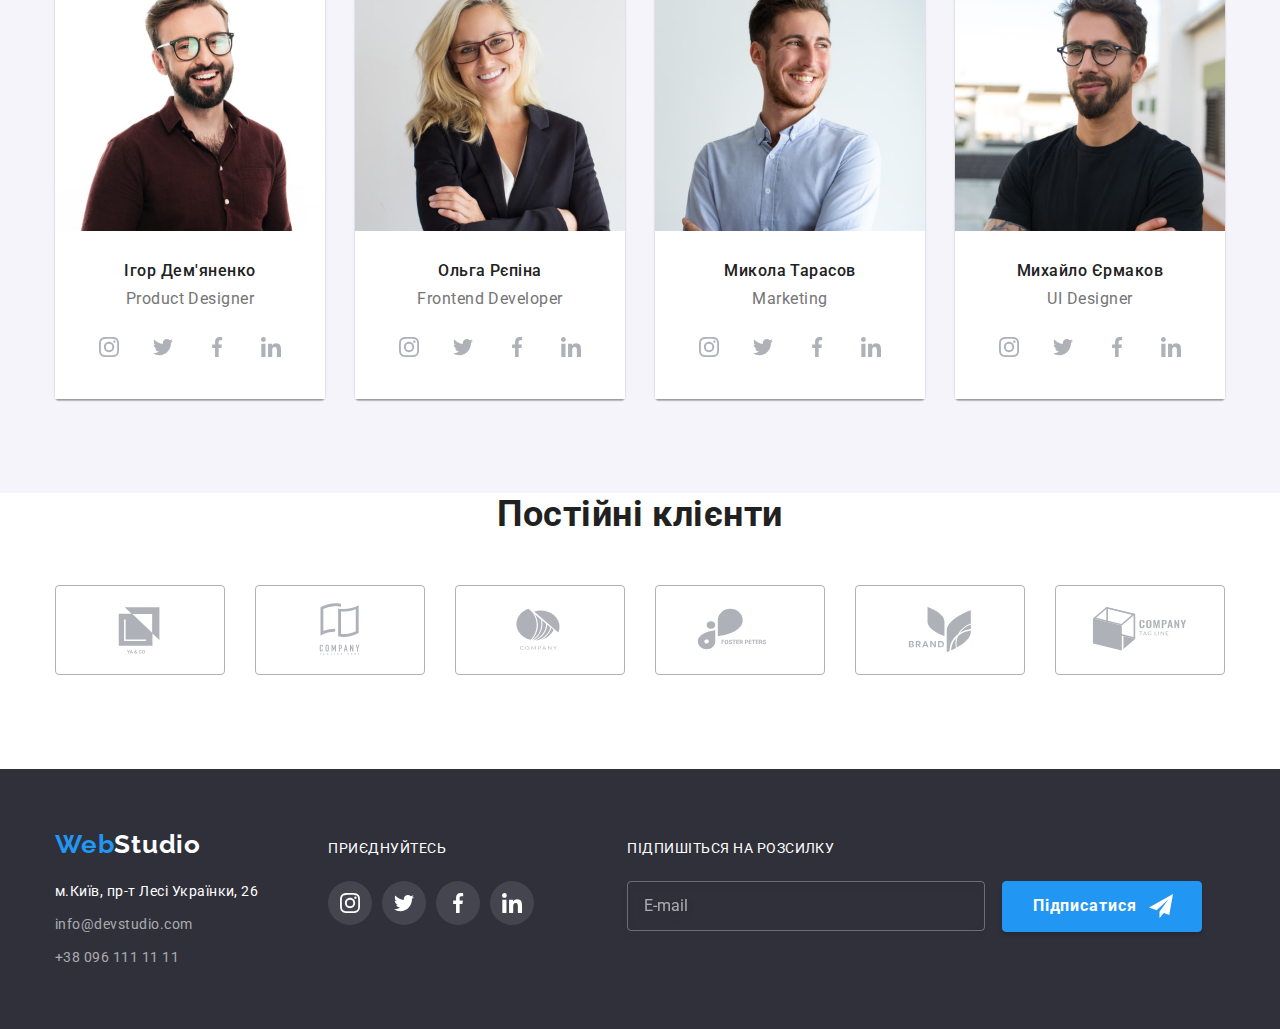
==== commit 0db08e63: "members" ====
--- a/index.html
+++ b/index.html
@@ -37,6 +37,11 @@
             </li>
           </ul>
         </nav>
+        <button type="button" class="mobile-menu-btn mobile-menu-btn_open js-open-menu">
+          <svg class="mobile-menu-btn__icon" width="40" height="40">
+            <use href="./images/icons.svg#mobile-menu"></use>
+          </svg>
+        </button>
         <ul class="contacts">
           <li class="list-contacts__item">
             <a href="mailto:info@devstudio.com" class="list-contacts__link">
@@ -54,71 +59,54 @@
             >
           </li>
         </ul>
+      </div>
 
-        <!-- мобільне меню -->
-        <button
-          type="button"
-          class="button-open js-open-menu"
-          aria-expanded="false"
-          aria-controls="mobile-menu"
-        >
-          <svg
-            class="mobile-icon"
-            width="40"
-            height="40"
-            aria-label="Переключатель мобильного меню"
-          >
-            <use href="./images/icons.svg#mobile-menu"></use>
-          </svg>
-        </button>
-
-        <div class="menu-container" js-menu-container id="mobile-menu">
-          <button class="button-close" js-close-menu>
-            <svg class="mobile-icon" width="40" height="40">
+      <div class="mobile-menu js-menu-container">
+        <div class="container mobile-menu__container">
+          <button type="button" class="mobile-menu-btn mobile-menu-close-btn js-close-menu">
+            <svg class="mobile-menu-btn__icon" width="40" height="40">
               <use href="./images/icons.svg#close-menu"></use>
             </svg>
           </button>
-          <div class="container-pages">
-            <ul class="mobile-menu">
-              <li class="mobile-menu_item">
-                <a href="./index.html" class="mobile-menu_link">Студія</a>
-              </li>
-              <li class="mobile-menu_item">
-                <a href="./portfolio.html" class="mobile-menu_link">Портфоліо</a>
-              </li>
-              <li class="mobile-menu_item">
-                <a href="" class="mobile-menu_link">Контакти</a>
-              </li>
-            </ul>
-          </div>
-          <div class="container-contacts">
-            <ul class="mobile-cont">
-              <li class="mobile-cont__item">
-                <a href="tel:+380961111111" class="mobile-cont__link--bigger">
-                  +38 096 111 11 11
-                </a>
-              </li>
-              <li class="mobile-cont__item">
-                <a href="mailto:info@devstudio.com" class="mobile-cont__link">
-                  info@devstudio.com
-                </a>
-              </li>
-            </ul>
-            <ul class="menu-social">
-              <li class="menu-social__item">
-                <a href="" class="menu-social__link defolt-left">Instagram</a>
-              </li>
-              <li class="menu-social__item">
-                <a href="" class="menu-social__link">Twitter</a>
-              </li>
-              <li class="menu-social__item">
-                <a href="" class="menu-social__link">Facebook</a>
-              </li>
-              <li class="menu-social__item">
-                <a href="" class="menu-social__link defolt-right">Linkedin</a>
-              </li>
-            </ul>
-          </div>
+          <ul class="mobile-menu__list list">
+            <li class="mobile-menu__item">
+              <a class="mobile-menu__link mobile-menu__link_current link" href="./index.html"
+                >Студія</a
+              >
+            </li>
+            <li class="mobile-menu__item">
+              <a class="mobile-menu__link link" href="./portfolio.html">Портфоліо</a>
+            </li>
+            <li class="mobile-menu__item">
+              <a class="mobile-menu__link link" href="#">Контакти</a>
+            </li>
+          </ul>
+          <ul class="mobile-menu__contacts list">
+            <li class="mobile-menu__contacts-item">
+              <a class="mobile-menu__contacts-tel link" href="tel:+380961111111"
+                >+38 096 111 11 11</a
+              >
+            </li>
+            <li class="mobile-menu__contacts-item">
+              <a class="mobile-menu__contacts-email link" href="mailto:info@devstudio.com"
+                >info@devstudio.com</a
+              >
+            </li>
+          </ul>
+          <ul class="mobile-menu__sm list">
+            <li class="mobile-menu__sm-item">
+              <a class="mobile-menu__sm-link link" href="">Instagram</a>
+            </li>
+            <li class="mobile-menu__sm-item">
+              <a class="mobile-menu__sm-link link" href="">Twitter</a>
+            </li>
+            <li class="mobile-menu__sm-item">
+              <a class="mobile-menu__sm-link link" href="">Facebook</a>
+            </li>
+            <li class="mobile-menu__sm-item">
+              <a class="mobile-menu__sm-link link" href="">LinkedIn</a>
+            </li>
+          </ul>
         </div>
       </div>
     </header>
@@ -552,6 +540,7 @@
         </form>
       </div>
     </div>
+    <script src="./js/mobile-menu.js"></script>
     <script src="./js/modal.js"></script>
   </body>
 </html>
--- a/css/main.min.css
+++ b/css/main.min.css
@@ -1 +1 @@
-:root{--main-color: #212121;--grey: #757575;--footer-mail-number: rgba(255, 255, 255, 0.6);--white: #ffffff;--blue: #2196f3;--black: #000000;--list-gap: 30px;--background-color: #2f303a}.visually-hidden{position:absolute;width:1px;height:1px;margin:-1px;border:0;padding:0;white-space:nowrap;clip-path:inset(100%);clip:rect(0 0 0 0);overflow:hidden}.menu-social,.mobile-cont,.mobile-menu{padding:0px;margin:0px;list-style:none}*,*::before *::after{box-sizing:inherit}h1,h2,h3,h4,h5,h6,p,ul{margin:0;padding:0}ul{list-style:none}.link{text-decoration:none}img{display:block;max-width:100%;height:auto}img:last-child{margin:0}button{cursor:pointer}body{color:var(--main-color);background-color:var(--white);font-family:"Roboto",sans-serif;letter-spacing:.03em}.section{padding-top:94px;padding-bottom:94px}.container{max-width:480px;min-width:320px;padding-left:15px;padding-right:15px;margin-left:auto;margin-right:auto}@media screen and (min-width: 768px){.container{max-width:768px}}@media screen and (min-width: 1200px){.container{max-width:1200px}}.logo{display:inline-block;font-family:"Raleway",sans-serif;font-weight:700;font-size:24px;line-height:1.16;text-decoration:none;letter-spacing:.03em}@media screen and (min-width: 768px){.logo{font-size:26px;line-height:1.2}}.logo--blue{color:var(--blue)}.logo--black{color:var(--black)}.logo--white{color:var(--white)}.modal--btn{color:var(--white);background-color:var(--blue);font-weight:700;font-size:16px;line-height:1.8;display:inline-block;text-align:center;letter-spacing:.06em;text-decoration:none;border-radius:4px;padding:10px 32px;box-shadow:0px 4px 4px rgba(0,0,0,.15);min-width:200px;border:0}.modal--btn:hover .modal--btn:focus{color:var(--blue)}.subscribe-news [type=submit]{color:var(--white);background-color:var(--blue);font-weight:700;font-size:16px;line-height:1.8;letter-spacing:.06em;text-decoration:none;display:inline-block;border-radius:4px;padding:10px 62px 10px 28px;min-width:200px;min-height:50px;border:1px solid var(--blue);cursor:pointer;box-shadow:0px 4px 4px rgba(0,0,0,.15);margin-left:12px}.submit{position:relative}@media screen and (min-width: 1200px){.submit{margin-left:12px}}.icon-btn{color:var(--white);position:absolute;top:50%;right:28px;transform:translateY(-50%);fill:var(--white)}.subscribe-news{margin-left:93px}.subscribe-news input{color:var(--footer-mail-number)}.filters .filters__button{color:var(--main-color);background-color:#f5f4fa;border:1px solid rgba(0,0,0,0);font-weight:500;font-size:16px;line-height:1.6;text-align:center;text-decoration:none;display:inline-block;border-radius:4px;padding:6px 22px 6px 22px;min-width:73px;outline:none;transition:color 250ms cubic-bezier(0.4, 0, 0.2, 1),background-color 250ms cubic-bezier(0.4, 0, 0.2, 1),box-shadow 250ms cubic-bezier(0.4, 0, 0.2, 1)}.filters .filters__button:hover,.filters .filters__button:focus{color:var(--white);background-color:var(--blue);box-shadow:0px 3px 1px rgba(0,0,0,.1),0px 1px 2px rgba(0,0,0,.08),0px 2px 2px rgba(0,0,0,.12)}.filters{display:flex;flex-wrap:wrap;justify-content:center;margin-bottom:50px}.filters :not(:last-child){margin-right:8px}.btn-submit{color:var(--white);background-color:var(--blue);font-weight:700;font-size:16px;line-height:1.8;letter-spacing:.06em;text-decoration:none;display:inline-block;border-radius:4px;padding:10px 52px 10px 52px;min-width:200px;border:1px solid var(--blue);box-shadow:0px 4px 4px rgba(0,0,0,.15);transition:background-color 250ms cubic-bezier(0.4, 0, 0.2, 1)}.btn-submit:focus,.btn-submit:hover{background-color:var(--blue)}.page-header{display:flex;align-items:center;background-color:var(--white);border-bottom:1px solid #ececec}.page-header__container{display:flex;align-items:center}.page-header__nav{display:flex;align-items:center}.site-nav{display:none}@media screen and (min-width: 768px){.site-nav{display:flex;margin-left:93px}}.site-nav .site-nav__list:not(:last-child){margin-right:50px}.site-nav .site-nav__link{color:var(--main-color);font-weight:500;font-size:14px;line-height:1.1;letter-spacing:.02em;text-decoration:none;display:inline-block;padding-top:32px;padding-bottom:32px;position:relative;transition:color 250ms cubic-bezier(0.4, 0, 0.2, 1)}.site-nav .site-nav__link:hover,.site-nav .site-nav__link:focus{color:var(--blue)}.site-nav .site-nav__link::after{position:absolute;content:"";left:0;bottom:-2px;display:block;width:100%;height:4px;background-color:var(--blue);border-radius:2px;transform:scaleX(0);transition:transform 250ms cubic-bezier(0.4, 0, 0.2, 1)}.site-nav .site-nav__link:hover::after,.site-nav .site-nav__link:focus::after{transform:scaleX(1)}.site-nav .site-nav__link--current{color:var(--blue)}.site-nav .site-nav__link--current::after{position:absolute;content:"";height:4px;width:100%;border-radius:2px;background-color:var(--blue);bottom:-2px;left:0;transform:scaleX(1);transition:transform 250ms cubic-bezier(0.4, 0, 0.2, 1)}.contacts{display:none}@media screen and (min-width: 768px)and (max-width: 1199px){.contacts__item:not(:last-child){margin-bottom:10px}}@media screen and (min-width: 768px){.contacts{display:flex;align-items:center;margin-left:auto;flex-direction:column;align-items:flex-start}}@media screen and (min-width: 1200px){.contacts{flex-direction:row}}@media screen and (min-width: 1200px){.contacts .list-contacts__item:not(:last-child){margin-right:50px}}.contacts .list-contacts__link{color:var(--grey);font-weight:500;font-size:14px;line-height:1.1;letter-spacing:.02em;text-decoration:none;padding-top:32px;padding-bottom:32px;transition:color 250ms cubic-bezier(0.4, 0, 0.2, 1)}.contacts .list-contacts__link:hover,.contacts .list-contacts__link:focus{color:var(--blue)}.list-contacts__icon--mail{width:16px;height:12px;margin-right:10px;fill:currentColor}.list-contacts__icon:hover,.list-contacts__icon:focus{color:var(--blue)}.list-contacts__item .list-contacts__link{display:flex;justify-content:center;align-items:center}.list-contacts__icon--tel{width:10px;height:16px;margin-right:10px;fill:currentColor}.list-contacts__icon--tel:hover,.list-contacts__icon--tel:focus{color:var(--blue)}.list-contacts__item .list-contacts__icon--tel{display:flex;justify-content:center;align-items:center}.menu-container{position:fixed;z-index:2;top:0;left:0;flex-direction:column;justify-content:space-between;width:100vw;height:100vh;padding:48px 83px 48px 40px;background:var(--white);box-shadow:0px 4px 8px rgba(0,0,0,.04),0px 2px 4px rgba(0,0,0,.08),0px 1px 3px rgba(0,0,0,.16);transform:translateX(100%);transition:transform 250ms cubic-bezier(0.4, 0, 0.2, 1);overflow-y:scroll;overflow-x:scroll}@media screen and (max-width: 767px){.menu-container{display:none}.menu-container.is-open{display:flex}}@media screen and (max-width: 767px)and (min-width: 768px){.menu-container{display:none}}@media screen and (max-width: 767px){.menu-container .is-open{opacity:1;visibility:visible;pointer-events:auto;transform:translateX(0)}}.button-open{display:inline-flex;margin:0;padding:10px;border:none;background-color:rgba(0,0,0,0);margin-left:auto;cursor:pointer;transition:color 250ms cubic-bezier(0.4, 0, 0.2, 1)}.button-open:hover,.button-open:focus{color:var(--blue)}.button-close{position:absolute;top:10px;right:15px;display:inline-flex;margin:0;padding:10px;border:none;background-color:rgba(0,0,0,0);cursor:pointer;transition:color 250ms cubic-bezier(0.4, 0, 0.2, 1)}.button-close:hover,.button-close:focus{color:var(--blue)}.mobile-icon:hover,.mobile-icon:focus{fill:currentColor}@media(min-width: 768px){.button-open,.menu-container{display:none}}.mobile-menu{font-family:Roboto;font-weight:500;font-size:40px;line-height:1.17;letter-spacing:.02em;color:var(--blue)}.mobile-menu :not(:last-child){margin-bottom:32px}.mobile-menu_link{color:var(--main-color);text-decoration:none}.mobile-menu_link:hover,.mobile-menu_link:focus{color:var(--blue)}.mobile-cont{margin-bottom:64px}.mobile-cont__link{font-weight:500;font-size:24px;line-height:1.16;letter-spacing:.02em;text-decoration:none;color:var(--grey)}.mobile-cont__link--bigger{font-size:34px;line-height:1.17;color:var(--blue);text-decoration:none}.mobile-cont__item:not(:last-child){margin-bottom:32px}.menu-social{display:flex}.menu-social__link{font-family:"Roboto";font-weight:500;font-size:18px;line-height:1.22;letter-spacing:.02em;color:var(--blue);text-decoration:none;margin:0 10px}.defolt-left{margin-left:0}.defolt-right{margin-right:0}.menu-social__item:not(:last-child){border-right:1px solid rgba(33,33,33,.2)}.hero{margin-left:auto;margin-right:auto;padding-top:118px;padding-bottom:118px;width:100%;height:400px;text-align:center;color:var(--white);background-color:var(--background-color);background-image:linear-gradient(to right, rgba(47, 48, 58, 0.4), rgba(47, 48, 58, 0.4)),url("../images/headerbg/Header-mob.jpg");background-size:cover;background-repeat:no-repeat;background-position:center}@media(min-device-pixel-ratio: 2),(-webkit-min-device-pixel-ratio: 2),(min-resolution: 192dpi),(min-resolution: 2dppx){.hero{background-image:linear-gradient(to right, rgba(47, 48, 58, 0.4), rgba(47, 48, 58, 0.4)),url("../images/headerbg/Header-mob@2x.jpg");background-color:var(--background-color)}}@media screen and (min-width: 768px){.hero{background-image:linear-gradient(to right, rgba(47, 48, 58, 0.4), rgba(47, 48, 58, 0.4)),url("../images/headerbg/Header-tab.jpg");background-color:var(--background-color)}}@media(min-device-pixel-ratio: 2),(-webkit-min-device-pixel-ratio: 2),(min-resolution: 192dpi),(min-resolution: 2dppx){.hero{background-image:linear-gradient(to right, rgba(47, 48, 58, 0.4), rgba(47, 48, 58, 0.4)),url("../images/headerbg/Header-tab@2x.jpg");background-color:var(--background-color)}}@media screen and (min-width: 1200px){.hero{background-image:linear-gradient(to right, rgba(47, 48, 58, 0.4), rgba(47, 48, 58, 0.4)),url("../images/headerbg/bg.jpg");background-color:var(--background-color);height:600px}}@media(min-device-pixel-ratio: 2),(-webkit-min-device-pixel-ratio: 2),(min-resolution: 192dpi),(min-resolution: 2dppx){.hero{background-image:linear-gradient(to right, rgba(47, 48, 58, 0.4), rgba(47, 48, 58, 0.4)),url("../images/headerbg/bg@2x.jpg");background-color:var(--background-color)}}.hero__title{margin-top:0px;margin-bottom:30px;font-weight:900;font-size:26px;line-height:1.61;letter-spacing:.06em;text-transform:uppercase;color:var(--white)}@media screen and (min-width: 1200px){.hero__title{font-size:44px;line-height:1.4}}.features-list__desc{color:var(--grey);font-family:"Roboto";font-weight:400;font-size:14px;line-height:1.71;margin-top:0px;margin-bottom:0px;text-align:center;width:450px}@media screen and (max-width: 767px){.features-list__desc{text-align:center}}.features-list__title{font-weight:700;font-size:14px;line-height:1.14;text-transform:uppercase;margin-top:0px;margin-bottom:10px;text-align:center;width:450px}@media screen and (max-width: 767px){.features-list__title{text-align:center}}@media screen and (min-width: 768px){.features-list{display:flex;flex-wrap:wrap;margin-top:-30px;margin-left:-30px}}@media screen and (min-width: 1200px){.features-list{flex-wrap:nowrap}}.features-list>.features-list__card{width:calc((100% - 90px)/4);margin-right:0}.features-list__card{width:450px;text-align:center;justify-content:center}@media screen and (max-width: 767px){.features-list__card{margin-bottom:30px}}@media screen and (min-width: 768px){.features-list__card{flex-basis:calc((100% - 60px)/2);margin-top:30px;margin-left:30px}}@media screen and (min-width: 1200px){.features-list__card{width:calc((100% - 120px)/4)}}.features-list__wrapper{background-color:#f5f4fa;width:450px;height:120px;display:flex;align-items:center;justify-content:center;margin-bottom:30px;border-radius:4px}.features-list__icon{height:70px;width:70px}.services{padding-top:0}.services__title{font-weight:700;font-size:36px;line-height:1.17;text-align:center;margin-bottom:50px}.services-list{display:flex;gap:30px}.services-list>.services-list__card{width:calc((100% - 60px)/3);margin-right:0}.services-list:nth-child(3){margin-right:0px}.services-list__card .services-list__link{display:block}.services-list__title{font-family:"Roboto",sans-serif;font-weight:700;color:var(--white);letter-spacing:.03em;font-size:14px;line-height:1.17;text-transform:uppercase;display:flex;position:absolute;width:100%;height:70px;left:0;bottom:0;justify-content:center;align-items:center;background-color:rgba(47,48,58,.8)}.services-list__overlay{position:relative}.team__title{font-weight:700;font-size:36px;line-height:1.17;text-align:center;margin-bottom:50px}.team{background-color:#f5f4fa}.team .team-list__member{font-weight:500;font-size:16px;line-height:1.2;margin-bottom:10px}.team .position{color:var(--grey);margin-bottom:16px}.team-list{display:flex;gap:30px}.team-list__card{text-align:center;width:calc((100% - 90px)/4);margin-right:0;background-color:var(--white);box-shadow:0px 1px 3px rgba(0,0,0,.12),0px 1px 1px rgba(0,0,0,.14),0px 2px 1px rgba(0,0,0,.2);border-radius:0px 0px 4px 4px}.team-list:nth-child(4){margin-right:0px}.team-div{background-color:var(--white);padding-top:30px;padding-bottom:30px}.social-list__link{display:flex;color:#afb1b8;text-decoration:none;width:44px;height:44px;border-radius:50px;justify-content:center;align-items:center;transition:background-color 250ms cubic-bezier(0.4, 0, 0.2, 1),color 250ms cubic-bezier(0.4, 0, 0.2, 1)}.social-list__link:hover,.social-list__link:focus{color:var(--white);background-color:var(--blue)}.social-list__link:first-child{margin-left:0}.social-links{display:flex;justify-content:center;align-items:center}.social-list__icon{width:20px;height:20px;fill:currentColor}.clients{text-align:center}.clients__title{font-family:"Roboto";font-size:36px;font-weight:700;line-height:1.17;margin-bottom:50px}.clients-list{display:flex}.clients-list__link{display:flex;justify-content:center;align-items:center;border:1px solid #afb1b8;color:#afb1b8;border-radius:4px;width:170px;height:90px;transition:color 250ms cubic-bezier(0.4, 0, 0.2, 1),border 250ms cubic-bezier(0.4, 0, 0.2, 1),fill 250ms cubic-bezier(0.4, 0, 0.2, 1)}.clients-list__link:hover,.clients-list__link:focus{color:var(--blue);border-color:var(--blue)}.clients-list__card{margin-right:30px}.clients-list__card:last-child{margin-right:0px}.clients-list__icon{width:106px;height:60px;fill:currentColor}.projects-list .service{color:var(--main-color);font-weight:700;font-size:18px;line-height:2;letter-spacing:.06em;margin-top:0px;margin-bottom:4px}.portfolio-list{padding:20px 24px;border-top:0;border-left:1px solid #ececec;border-right:1px solid #ececec;border-bottom:1px solid #ececec}.projects-list .descrip{color:var(--grey);font-family:"Roboto";font-weight:400;font-size:16px;line-height:1.9;letter-spacing:.03em}.projects-list .projects-list__link{text-decoration:none;display:block;transition:box-shadow 250ms cubic-bezier(0.4, 0, 0.2, 1)}.projects-list .projects-list__link:hover,.projects-list .projects-list__link:focus{box-shadow:0px 4px 4px rgba(0,0,0,.25),0px 4px 4px rgba(0,0,0,.06),1px 4px 6px rgba(0,0,0,.16)}.projects-list{display:flex;flex-wrap:wrap;gap:30px}.projects-list__card{width:calc((100% - 60px)/3);background-color:var(--white)}.projects-list:nth-child(3n){margin-right:0}.overlay-box{position:relative;overflow:hidden}.overlay-text{font-size:18px;font-weight:400;line-height:1.55;text-align:left;color:var(--white);margin:0}.overlay{position:absolute;bottom:0;left:0;width:100%;height:100%;padding:63px 24px;background-color:rgba(33,150,243,.9);transform:translateY(100%);opacity:0;transition:transform 250ms cubic-bezier(0.4, 0, 0.2, 1),opacity 250ms cubic-bezier(0.4, 0, 0.2, 1)}.projects-list .projects-list__link:hover .overlay{transform:translateY(0);opacity:1;transition:transform 250ms cubic-bezier(0.4, 0, 0.2, 1)}.footer .footer__container{display:flex;align-items:baseline}.footer{background-color:#2f303a;padding:60px 0}.footer .logo{display:inline-block;font-family:"Raleway",sans-serif;font-weight:700;font-size:26px;line-height:1.2;text-decoration:none}.adress-list{font-weight:400;font-size:14px;line-height:1.7;margin-top:20px}.adress-list .address-list__city{color:var(--white);text-decoration:none;font-style:normal;transition:color 250ms cubic-bezier(0.4, 0, 0.2, 1)}.adress-list .address-list__link{color:var(--footer-mail-number);text-decoration:none;font-style:normal;transition:color 250ms cubic-bezier(0.4, 0, 0.2, 1)}.adress-list .address-list__city:hover,.adress-list .address-list__link:hover,.adress-list .address-list__link:hover{color:var(--blue)}.footer-list{margin-top:9px;margin-bottom:0px}.social{margin-left:70px}.social-title{color:var(--white);font-family:"Roboto";font-weight:700;font-size:14px;line-height:1.7;text-transform:uppercase;margin-top:0px;margin-bottom:20px}.footer-link{display:flex;align-items:center;justify-content:center;width:44px;height:44px;border-radius:50px;color:var(--white);background-color:rgba(255,255,255,.1);transition:background-color 250ms cubic-bezier(0.4, 0, 0.2, 1)}.footer-link:hover,.footer-link:focus{background-color:var(--blue)}.social-list{margin-right:10px}.social-list:last-child{margin-right:0}.footer-icon{width:20px;height:20px;fill:currentColor}.social-title,.news-title{color:var(--white);font-family:"Roboto";font-weight:400;font-size:14px;line-height:1.7;margin-top:0px;margin-bottom:20px;text-transform:uppercase}.subscribe-news{margin-left:93px}.subscribe-news input{color:var(--footer-mail-number)}.footer-form input::placeholder{font-weight:400;font-size:16px;line-height:1.25;color:rgba(255,255,255,.6)}.footer-form input{margin:0;padding:0;width:358px;height:50px;border:1px solid rgba(255,255,255,.3);filter:drop-shadow(0px 4px 4px rgba(0, 0, 0, 0.15));border-radius:4px;background-color:rgba(0,0,0,0);padding:15px 16px}.footer-form input:focus{color:rgba(255,255,255,.6);border:1px solid rgba(255,255,255,.3);background-color:rgba(0,0,0,0)}.backdrop{position:fixed;display:flex;align-items:center;justify-content:center;width:100vw;height:100vh;background-color:rgba(0,0,0,.2);top:0;transition:opacity 250ms cubic-bezier(0.4, 0, 0.2, 1),visibility 250ms cubic-bezier(0.4, 0, 0.2, 1)}@media screen and (max-width: 767px){.backdrop{display:flex;justify-content:center;align-items:center}}.backdrop.is-hidden{opacity:0;visibility:hidden;pointer-events:none}.backdrop.is-hidden .modal{transform:scale(2)}.modal{background-color:var(--white);border-radius:4px}@media screen and (max-width: 767px){.modal{max-width:528px;max-height:581px;height:90vh;width:90vw;overflow:auto;position:relative;padding-left:40px;padding-right:40px}}@media screen and (min-width: 768px){.modal{position:absolute;left:50%;top:50%;width:450px;height:609px;padding:40px;transform:translate(-50%, -50%) scale(1);transition:transform 250ms cubic-bezier(0.4, 0, 0.2, 1)}}@media screen and (min-width: 1200px){.modal{width:528px;height:581px}}.close-btn{position:absolute;display:flex;align-items:center;justify-content:center;right:8px;top:8px;color:var(--white);background-color:var(--white);border-radius:50%;width:30px;height:30px;border:1px solid #000;transition:display 250ms cubic-bezier(0.4, 0, 0.2, 1)}.close-btn:hover,.close-btn:focus{fill:var(--blue)}.icon-vector{fill:currentColor}input:hover+.form-icon{fill:var(--blue)}input:focus+.form-icon{fill:var(--blue)}.input-wrapper input:focus,.input-wrapper input:hover{border-color:var(--blue);outline-color:var(--blue)}.signup-form textarea:focus,.signup-form textarea:hover{border-color:var(--blue);outline-color:var(--blue)}.check-input{position:absolute;width:1px;height:1px;margin:-1px;border:0;padding:0;white-space:nowrap;clip-path:inset(100%);clip:rect(0 0 0 0);overflow:hidden}.check-icon{display:block;width:16px;fill:var(--white);height:15px;border:2px solid var(--main-color);color:var(--white);margin-right:8.38px;border-radius:2px;background-color:inherit;transition:background-color 250ms cubic-bezier(0.4, 0, 0.2, 1)}.check-icon use{display:none}.check-input:checked+.check-icon use{display:inline-block}.check-input:checked+.check-icon{border:none;background-color:var(--blue)}.checkbox-wrapper{display:flex;align-items:center;justify-content:center}textarea{resize:none;border:1px solid rgba(33,33,33,.2);padding:12px 16px;height:120px;width:370px;border-radius:4px;transition:border-color 250ms cubic-bezier(0.4, 0, 0.2, 1)}.form-comment textarea::placeholder{font-size:14px;font-weight:400;line-height:1.14;letter-spacing:.01em;color:rgba(117,117,117,.5)}@media screen and (min-width: 1200px){.form-comment textarea::placeholder{font-size:12px;line-height:1.16}}.signup-form{text-align:center}.form-field{margin-bottom:10px;display:flex;flex-direction:column}.form-title,.form-checkbox{margin-top:0;margin-bottom:30px}.form-title{font-size:20px;font-weight:700;line-height:1.15;text-align:center;color:var(--main-color);margin-bottom:12px;margin-top:40px}.form-checkbox{margin-top:0;margin-bottom:30px;font-size:12px;font-weight:400;line-height:1.16;text-align:left;color:var(--grey)}@media screen and (min-width: 1200px){.form-checkbox{font-size:14px;line-height:1.71}}.form-checkbox a{color:var(--blue);text-decoration-line:underline;cursor:pointer;transition:transform 250ms cubic-bezier(0.4, 0, 0.2, 1)}.form-comment{margin-bottom:20px;display:flex;flex-direction:column}.form-field input{margin:0;border:1px solid rgba(33,33,33,.2);border-radius:4px;padding:10px 30px;padding-left:42px;width:100%;transition:border-color 250ms cubic-bezier(0.4, 0, 0.2, 1);font:inherit;line-height:1.13}.input-wrapper{position:relative}.form-icon{position:absolute;top:11px;left:12px;color:var(--white);transition:fill 250ms cubic-bezier(0.4, 0, 0.2, 1)}.form-field label,.form-comment label{margin-bottom:4px;font-size:12px;font-weight:400;line-height:1.16;letter-spacing:.01em;text-align:left;color:var(--grey)}/*# sourceMappingURL=main.min.css.map */+:root{--main-color: #212121;--grey: #757575;--footer-mail-number: rgba(255, 255, 255, 0.6);--white: #ffffff;--blue: #2196f3;--black: #000000;--list-gap: 30px;--background-color: #2f303a}.visually-hidden{position:absolute;width:1px;height:1px;margin:-1px;border:0;padding:0;white-space:nowrap;clip-path:inset(100%);clip:rect(0 0 0 0);overflow:hidden}*,*::before *::after{box-sizing:inherit}h1,h2,h3,h4,h5,h6,p,ul{margin:0;padding:0}ul{list-style:none}.link{text-decoration:none}img{display:block;max-width:100%;height:auto}img:last-child{margin:0}button{cursor:pointer}body{color:var(--main-color);background-color:var(--white);font-family:"Roboto",sans-serif;letter-spacing:.03em}.section{padding-bottom:60px}@media screen and (min-width: 1200px){.section{padding-bottom:94px}}.container{padding-left:15px;padding-right:15px}@media screen and (min-width: 480px){.container{width:480px;margin-left:auto;margin-right:auto}}@media screen and (min-width: 768px){.container{width:768px}}@media screen and (min-width: 1200px){.container{width:1200px}}.logo{display:inline-block;font-family:"Raleway",sans-serif;font-weight:700;font-size:24px;line-height:1.16;text-decoration:none;letter-spacing:.03em}@media screen and (min-width: 768px){.logo{font-size:26px;line-height:1.2}}.logo--blue{color:var(--blue)}.logo--black{color:var(--black)}.logo--white{color:var(--white)}.modal--btn{color:var(--white);background-color:var(--blue);font-weight:700;font-size:16px;line-height:1.8;display:inline-block;text-align:center;letter-spacing:.06em;text-decoration:none;border-radius:4px;padding:10px 32px;box-shadow:0px 4px 4px rgba(0,0,0,.15);min-width:200px;border:0}.modal--btn:hover .modal--btn:focus{color:var(--blue)}.subscribe-news [type=submit]{color:var(--white);background-color:var(--blue);font-weight:700;font-size:16px;line-height:1.8;letter-spacing:.06em;text-decoration:none;display:inline-block;border-radius:4px;padding:10px 62px 10px 28px;min-width:200px;min-height:50px;border:1px solid var(--blue);cursor:pointer;box-shadow:0px 4px 4px rgba(0,0,0,.15);margin-left:12px}.submit{position:relative}@media screen and (min-width: 1200px){.submit{margin-left:12px}}.icon-btn{color:var(--white);position:absolute;top:50%;right:28px;transform:translateY(-50%);fill:var(--white)}.subscribe-news{margin-left:93px}.subscribe-news input{color:var(--footer-mail-number)}.filters .filters__button{color:var(--main-color);background-color:#f5f4fa;border:1px solid rgba(0,0,0,0);font-weight:500;font-size:16px;line-height:1.6;text-align:center;text-decoration:none;display:inline-block;border-radius:4px;padding:6px 22px 6px 22px;min-width:73px;outline:none;transition:color 250ms cubic-bezier(0.4, 0, 0.2, 1),background-color 250ms cubic-bezier(0.4, 0, 0.2, 1),box-shadow 250ms cubic-bezier(0.4, 0, 0.2, 1)}.filters .filters__button:hover,.filters .filters__button:focus{color:var(--white);background-color:var(--blue);box-shadow:0px 3px 1px rgba(0,0,0,.1),0px 1px 2px rgba(0,0,0,.08),0px 2px 2px rgba(0,0,0,.12)}.filters{display:flex;flex-wrap:wrap;justify-content:center;margin-bottom:50px}.filters :not(:last-child){margin-right:8px}.btn-submit{color:var(--white);background-color:var(--blue);font-weight:700;font-size:16px;line-height:1.8;letter-spacing:.06em;text-decoration:none;display:inline-block;border-radius:4px;padding:10px 52px 10px 52px;min-width:200px;border:1px solid var(--blue);box-shadow:0px 4px 4px rgba(0,0,0,.15);transition:background-color 250ms cubic-bezier(0.4, 0, 0.2, 1)}.btn-submit:focus,.btn-submit:hover{background-color:var(--blue)}@media screen and (max-width: 767px){.mobile-menu{position:fixed;left:0;top:0;z-index:101;width:100%;height:100%;background-color:var(--white);opacity:0;visibility:hidden;pointer-events:none;transition:opacity 250ms cubic-bezier(0.4, 0, 0.2, 1),250ms cubic-bezier(0.4, 0, 0.2, 1)}.mobile-menu.is-open{opacity:1;visibility:visible;pointer-events:auto}.mobile-menu__container{position:relative;padding-left:40px}.mobile-menu-close-btn{position:absolute;top:10px;right:15px}.mobile-menu__list{padding-top:48px}.mobile-menu__item{margin-bottom:32px}.mobile-menu__item:last-child{margin-bottom:0}.mobile-menu__link{font-family:Roboto;font-weight:500;font-size:40px;line-height:1.17;letter-spacing:.02em;color:var(--main-color);transition:color 250ms cubic-bezier(0.4, 0, 0.2, 1)}.mobile-menu__link:hover,.mobile-menu__link:focus{color:var(--blue)}.mobile-menu__link_current{color:var(--blue)}.mobile-menu__contacts{padding-top:306px}.mobile-menu__contacts-tel{font-weight:500;font-family:Roboto;font-weight:500;font-size:40px;line-height:1.17;letter-spacing:.02em;color:var(--blue);margin-bottom:32px}.mobile-menu__contacts-email{font-weight:500;font-size:24px;line-height:1.16;letter-spacing:.02em;color:var(--grey)}.mobile-menu__sm{display:flex;flex-wrap:wrap;gap:10px;padding-top:64px}.mobile-menu__sm-item:not(:last-child){padding-right:10px;border-right:1px solid rgba(33,33,33,.2)}.mobile-menu__sm-link{font-family:"Roboto";font-weight:500;font-size:18px;line-height:1.22;letter-spacing:.02em;color:var(--blue)}}@media screen and (min-width: 768px){.mobile-menu{display:none}}.page-header{display:flex;align-items:center;background-color:var(--white)}.page-header__container{display:flex;align-items:center}@media screen and (max-width: 767px){.page-header__container{justify-content:space-between}.menu__container{display:none}.page-contacts{display:none}.mobile-menu-btn{border:0;background-color:rgba(0,0,0,0);padding:0;line-height:0;fill:var(--primary-black-color);transition:fill var(--transition-basic)}.mobile-menu-btn:hover,.mobile-menu-btn:focus{fill:var(--accent-color)}.mobile-menu-btn_open{padding-top:10px;padding-bottom:10px}}@media screen and (min-width: 768px){.mobile-menu-btn_open{display:none}.page-header{border-bottom:1px solid #ececec}}.page-header__nav{display:flex;align-items:center}.site-nav{display:none}@media screen and (min-width: 768px){.site-nav{display:flex;margin-left:93px}}.site-nav .site-nav__list:not(:last-child){margin-right:50px}.site-nav .site-nav__link{color:var(--main-color);font-weight:500;font-size:14px;line-height:1.1;letter-spacing:.02em;text-decoration:none;display:inline-block;padding-top:32px;padding-bottom:32px;position:relative;transition:color 250ms cubic-bezier(0.4, 0, 0.2, 1)}.site-nav .site-nav__link:hover,.site-nav .site-nav__link:focus{color:var(--blue)}.site-nav .site-nav__link::after{position:absolute;content:"";left:0;bottom:-2px;display:block;width:100%;height:4px;background-color:var(--blue);border-radius:2px;transform:scaleX(0);transition:transform 250ms cubic-bezier(0.4, 0, 0.2, 1)}.site-nav .site-nav__link:hover::after,.site-nav .site-nav__link:focus::after{transform:scaleX(1)}.site-nav .site-nav__link--current{color:var(--blue)}.site-nav .site-nav__link--current::after{position:absolute;content:"";height:4px;width:100%;border-radius:2px;background-color:var(--blue);bottom:-2px;left:0;transform:scaleX(1);transition:transform 250ms cubic-bezier(0.4, 0, 0.2, 1)}.contacts{display:none}@media screen and (min-width: 768px)and (max-width: 1199px){.contacts__item:not(:last-child){margin-bottom:10px}}@media screen and (min-width: 768px){.contacts{display:flex;align-items:center;margin-left:auto;flex-direction:column;align-items:flex-start}}@media screen and (min-width: 1200px){.contacts{flex-direction:row}}@media screen and (min-width: 1200px){.contacts .list-contacts__item:not(:last-child){margin-right:50px}}.contacts .list-contacts__link{color:var(--grey);font-weight:500;font-size:14px;line-height:1.1;letter-spacing:.02em;text-decoration:none;padding-top:32px;padding-bottom:32px;transition:color 250ms cubic-bezier(0.4, 0, 0.2, 1)}.contacts .list-contacts__link:hover,.contacts .list-contacts__link:focus{color:var(--blue)}.list-contacts__icon--mail{width:16px;height:12px;margin-right:10px;fill:currentColor}.list-contacts__icon:hover,.list-contacts__icon:focus{color:var(--blue)}.list-contacts__item .list-contacts__link{display:flex;justify-content:center;align-items:center}.list-contacts__icon--tel{width:10px;height:16px;margin-right:10px;fill:currentColor}.list-contacts__icon--tel:hover,.list-contacts__icon--tel:focus{color:var(--blue)}.list-contacts__item .list-contacts__icon--tel{display:flex;justify-content:center;align-items:center}.hero{margin-left:auto;margin-right:auto;padding-top:118px;padding-bottom:118px;width:100%;height:400px;text-align:center;color:var(--white);background-color:var(--background-color);background-image:linear-gradient(to right, rgba(47, 48, 58, 0.4), rgba(47, 48, 58, 0.4)),url("../images/headerbg/Header-mob.jpg");background-size:cover;background-repeat:no-repeat;background-position:center}@media(min-device-pixel-ratio: 2),(-webkit-min-device-pixel-ratio: 2),(min-resolution: 192dpi),(min-resolution: 2dppx){.hero{background-image:linear-gradient(to right, rgba(47, 48, 58, 0.4), rgba(47, 48, 58, 0.4)),url("../images/headerbg/Header-mob@2x.jpg");background-color:var(--background-color)}}@media screen and (min-width: 768px){.hero{background-image:linear-gradient(to right, rgba(47, 48, 58, 0.4), rgba(47, 48, 58, 0.4)),url("../images/headerbg/Header-tab.jpg");background-color:var(--background-color)}}@media(min-device-pixel-ratio: 2),(-webkit-min-device-pixel-ratio: 2),(min-resolution: 192dpi),(min-resolution: 2dppx){.hero{background-image:linear-gradient(to right, rgba(47, 48, 58, 0.4), rgba(47, 48, 58, 0.4)),url("../images/headerbg/Header-tab@2x.jpg");background-color:var(--background-color)}}@media screen and (min-width: 1200px){.hero{background-image:linear-gradient(to right, rgba(47, 48, 58, 0.4), rgba(47, 48, 58, 0.4)),url("../images/headerbg/bg.jpg");background-color:var(--background-color);height:600px}}@media(min-device-pixel-ratio: 2),(-webkit-min-device-pixel-ratio: 2),(min-resolution: 192dpi),(min-resolution: 2dppx){.hero{background-image:linear-gradient(to right, rgba(47, 48, 58, 0.4), rgba(47, 48, 58, 0.4)),url("../images/headerbg/bg@2x.jpg");background-color:var(--background-color)}}.hero__title{margin-top:0px;margin-bottom:30px;font-weight:900;font-size:26px;line-height:1.61;letter-spacing:.06em;text-transform:uppercase;color:var(--white)}@media screen and (min-width: 1200px){.hero__title{font-size:44px;line-height:1.4}}.features-list__desc{color:var(--grey);font-family:"Roboto";font-weight:400;font-size:14px;line-height:1.71;margin-top:0px;margin-bottom:0px;text-align:center;width:450px}@media screen and (max-width: 767px){.features-list__desc{text-align:center}}.features-list__title{font-weight:700;font-size:14px;line-height:1.14;text-transform:uppercase;margin-top:0px;margin-bottom:10px;text-align:center;width:450px}@media screen and (max-width: 767px){.features-list__title{text-align:center}}@media screen and (min-width: 768px){.features-list{display:flex;flex-wrap:wrap;margin-top:-30px;margin-left:-30px}}@media screen and (min-width: 1200px){.features-list{flex-wrap:nowrap}}.features-list>.features-list__card{width:calc((100% - 90px)/4);margin-right:0}.features-list__card{width:450px;text-align:center;justify-content:center}@media screen and (max-width: 767px){.features-list__card{margin-bottom:30px}}@media screen and (min-width: 768px){.features-list__card{flex-basis:calc((100% - 60px)/2);margin-top:30px;margin-left:30px}}@media screen and (min-width: 1200px){.features-list__card{width:calc((100% - 120px)/4)}}.features-list__wrapper{background-color:#f5f4fa;width:450px;height:120px;display:flex;align-items:center;justify-content:center;margin-bottom:30px;border-radius:4px}.features-list__icon{height:70px;width:70px}.services{padding-top:0}.services__title{font-weight:700;font-size:36px;line-height:1.17;text-align:center;margin-bottom:50px}.services-list{display:flex;gap:30px}.services-list>.services-list__card{width:calc((100% - 60px)/3);margin-right:0}.services-list:nth-child(3){margin-right:0px}.services-list__card .services-list__link{display:block}.services-list__title{font-family:"Roboto",sans-serif;font-weight:700;color:var(--white);letter-spacing:.03em;font-size:14px;line-height:1.17;text-transform:uppercase;display:flex;position:absolute;width:100%;height:70px;left:0;bottom:0;justify-content:center;align-items:center;background-color:rgba(47,48,58,.8)}.services-list__overlay{position:relative}.team__title{font-weight:700;font-size:36px;line-height:1.17;text-align:center;margin-bottom:50px}.team{background-color:#f5f4fa}.team .team-list__member{font-weight:500;font-size:16px;line-height:1.2;margin-bottom:10px}.team .position{color:var(--grey);margin-bottom:16px}.team-list{display:flex;gap:30px}.team-list__card{text-align:center;width:calc((100% - 90px)/4);margin-right:0;background-color:var(--white);box-shadow:0px 1px 3px rgba(0,0,0,.12),0px 1px 1px rgba(0,0,0,.14),0px 2px 1px rgba(0,0,0,.2);border-radius:0px 0px 4px 4px}.team-list:nth-child(4){margin-right:0px}.team-div{background-color:var(--white);padding-top:30px;padding-bottom:30px}.social-list__link{display:flex;color:#afb1b8;text-decoration:none;width:44px;height:44px;border-radius:50px;justify-content:center;align-items:center;transition:background-color 250ms cubic-bezier(0.4, 0, 0.2, 1),color 250ms cubic-bezier(0.4, 0, 0.2, 1)}.social-list__link:hover,.social-list__link:focus{color:var(--white);background-color:var(--blue)}.social-list__link:first-child{margin-left:0}.social-links{display:flex;justify-content:center;align-items:center}.social-list__icon{width:20px;height:20px;fill:currentColor}.clients{text-align:center}.clients__title{font-family:"Roboto";font-size:36px;font-weight:700;line-height:1.17;margin-bottom:50px}.clients-list{display:flex}.clients-list__link{display:flex;justify-content:center;align-items:center;border:1px solid #afb1b8;color:#afb1b8;border-radius:4px;width:170px;height:90px;transition:color 250ms cubic-bezier(0.4, 0, 0.2, 1),border 250ms cubic-bezier(0.4, 0, 0.2, 1),fill 250ms cubic-bezier(0.4, 0, 0.2, 1)}.clients-list__link:hover,.clients-list__link:focus{color:var(--blue);border-color:var(--blue)}.clients-list__card{margin-right:30px}.clients-list__card:last-child{margin-right:0px}.clients-list__icon{width:106px;height:60px;fill:currentColor}.projects-list .service{color:var(--main-color);font-weight:700;font-size:18px;line-height:2;letter-spacing:.06em;margin-top:0px;margin-bottom:4px}.portfolio-list{padding:20px 24px;border-top:0;border-left:1px solid #ececec;border-right:1px solid #ececec;border-bottom:1px solid #ececec}.projects-list .descrip{color:var(--grey);font-family:"Roboto";font-weight:400;font-size:16px;line-height:1.9;letter-spacing:.03em}.projects-list .projects-list__link{text-decoration:none;display:block;transition:box-shadow 250ms cubic-bezier(0.4, 0, 0.2, 1)}.projects-list .projects-list__link:hover,.projects-list .projects-list__link:focus{box-shadow:0px 4px 4px rgba(0,0,0,.25),0px 4px 4px rgba(0,0,0,.06),1px 4px 6px rgba(0,0,0,.16)}.projects-list{display:flex;flex-wrap:wrap;gap:30px}.projects-list__card{width:calc((100% - 60px)/3);background-color:var(--white)}.projects-list:nth-child(3n){margin-right:0}.overlay-box{position:relative;overflow:hidden}.overlay-text{font-size:18px;font-weight:400;line-height:1.55;text-align:left;color:var(--white);margin:0}.overlay{position:absolute;bottom:0;left:0;width:100%;height:100%;padding:63px 24px;background-color:rgba(33,150,243,.9);transform:translateY(100%);opacity:0;transition:transform 250ms cubic-bezier(0.4, 0, 0.2, 1),opacity 250ms cubic-bezier(0.4, 0, 0.2, 1)}.projects-list .projects-list__link:hover .overlay{transform:translateY(0);opacity:1;transition:transform 250ms cubic-bezier(0.4, 0, 0.2, 1)}.footer .footer__container{display:flex;align-items:baseline}.footer{background-color:#2f303a;padding:60px 0}.footer .logo{display:inline-block;font-family:"Raleway",sans-serif;font-weight:700;font-size:26px;line-height:1.2;text-decoration:none}.adress-list{font-weight:400;font-size:14px;line-height:1.7;margin-top:20px}.adress-list .address-list__city{color:var(--white);text-decoration:none;font-style:normal;transition:color 250ms cubic-bezier(0.4, 0, 0.2, 1)}.adress-list .address-list__link{color:var(--footer-mail-number);text-decoration:none;font-style:normal;transition:color 250ms cubic-bezier(0.4, 0, 0.2, 1)}.adress-list .address-list__city:hover,.adress-list .address-list__link:hover,.adress-list .address-list__link:hover{color:var(--blue)}.footer-list{margin-top:9px;margin-bottom:0px}.social{margin-left:70px}.social-title{color:var(--white);font-family:"Roboto";font-weight:700;font-size:14px;line-height:1.7;text-transform:uppercase;margin-top:0px;margin-bottom:20px}.footer-link{display:flex;align-items:center;justify-content:center;width:44px;height:44px;border-radius:50px;color:var(--white);background-color:rgba(255,255,255,.1);transition:background-color 250ms cubic-bezier(0.4, 0, 0.2, 1)}.footer-link:hover,.footer-link:focus{background-color:var(--blue)}.social-list{margin-right:10px}.social-list:last-child{margin-right:0}.footer-icon{width:20px;height:20px;fill:currentColor}.social-title,.news-title{color:var(--white);font-family:"Roboto";font-weight:400;font-size:14px;line-height:1.7;margin-top:0px;margin-bottom:20px;text-transform:uppercase}.subscribe-news{margin-left:93px}.subscribe-news input{color:var(--footer-mail-number)}.footer-form input::placeholder{font-weight:400;font-size:16px;line-height:1.25;color:rgba(255,255,255,.6)}.footer-form input{margin:0;padding:0;width:358px;height:50px;border:1px solid rgba(255,255,255,.3);filter:drop-shadow(0px 4px 4px rgba(0, 0, 0, 0.15));border-radius:4px;background-color:rgba(0,0,0,0);padding:15px 16px}.footer-form input:focus{color:rgba(255,255,255,.6);border:1px solid rgba(255,255,255,.3);background-color:rgba(0,0,0,0)}.backdrop{position:fixed;display:flex;align-items:center;justify-content:center;width:100vw;height:100vh;background-color:rgba(0,0,0,.2);top:0;transition:opacity 250ms cubic-bezier(0.4, 0, 0.2, 1),visibility 250ms cubic-bezier(0.4, 0, 0.2, 1)}@media screen and (max-width: 767px){.backdrop{display:flex;justify-content:center;align-items:center}}.backdrop.is-hidden{opacity:0;visibility:hidden;pointer-events:none}.backdrop.is-hidden .modal{transform:scale(2)}.modal{background-color:var(--white);border-radius:4px}@media screen and (max-width: 767px){.modal{max-width:528px;max-height:581px;height:90vh;width:90vw;overflow:auto;position:relative;padding-left:40px;padding-right:40px}}@media screen and (min-width: 768px){.modal{position:absolute;left:50%;top:50%;width:450px;height:609px;padding:40px;transform:translate(-50%, -50%) scale(1);transition:transform 250ms cubic-bezier(0.4, 0, 0.2, 1)}}@media screen and (min-width: 1200px){.modal{width:528px;height:581px}}.close-btn{position:absolute;display:flex;align-items:center;justify-content:center;right:8px;top:8px;color:var(--white);background-color:var(--white);border-radius:50%;width:30px;height:30px;border:1px solid #000;transition:display 250ms cubic-bezier(0.4, 0, 0.2, 1)}.close-btn:hover,.close-btn:focus{fill:var(--blue)}.icon-vector{fill:currentColor}input:hover+.form-icon{fill:var(--blue)}input:focus+.form-icon{fill:var(--blue)}.input-wrapper input:focus,.input-wrapper input:hover{border-color:var(--blue);outline-color:var(--blue)}.signup-form textarea:focus,.signup-form textarea:hover{border-color:var(--blue);outline-color:var(--blue)}.check-input{position:absolute;width:1px;height:1px;margin:-1px;border:0;padding:0;white-space:nowrap;clip-path:inset(100%);clip:rect(0 0 0 0);overflow:hidden}.check-icon{display:block;width:16px;fill:var(--white);height:15px;border:2px solid var(--main-color);color:var(--white);margin-right:8.38px;border-radius:2px;background-color:inherit;transition:background-color 250ms cubic-bezier(0.4, 0, 0.2, 1)}.check-icon use{display:none}.check-input:checked+.check-icon use{display:inline-block}.check-input:checked+.check-icon{border:none;background-color:var(--blue)}.checkbox-wrapper{display:flex;align-items:center;justify-content:center}textarea{resize:none;border:1px solid rgba(33,33,33,.2);padding:12px 16px;height:120px;width:370px;border-radius:4px;transition:border-color 250ms cubic-bezier(0.4, 0, 0.2, 1)}.form-comment textarea::placeholder{font-size:14px;font-weight:400;line-height:1.14;letter-spacing:.01em;color:rgba(117,117,117,.5)}@media screen and (min-width: 1200px){.form-comment textarea::placeholder{font-size:12px;line-height:1.16}}.signup-form{text-align:center}.form-field{margin-bottom:10px;display:flex;flex-direction:column}.form-title,.form-checkbox{margin-top:0;margin-bottom:30px}.form-title{font-size:20px;font-weight:700;line-height:1.15;text-align:center;color:var(--main-color);margin-bottom:12px;margin-top:40px}.form-checkbox{margin-top:0;margin-bottom:30px;font-size:12px;font-weight:400;line-height:1.16;text-align:left;color:var(--grey)}@media screen and (min-width: 1200px){.form-checkbox{font-size:14px;line-height:1.71}}.form-checkbox a{color:var(--blue);text-decoration-line:underline;cursor:pointer;transition:transform 250ms cubic-bezier(0.4, 0, 0.2, 1)}.form-comment{margin-bottom:20px;display:flex;flex-direction:column}.form-field input{margin:0;border:1px solid rgba(33,33,33,.2);border-radius:4px;padding:10px 30px;padding-left:42px;width:100%;transition:border-color 250ms cubic-bezier(0.4, 0, 0.2, 1);font:inherit;line-height:1.13}.input-wrapper{position:relative}.form-icon{position:absolute;top:11px;left:12px;color:var(--white);transition:fill 250ms cubic-bezier(0.4, 0, 0.2, 1)}.form-field label,.form-comment label{margin-bottom:4px;font-size:12px;font-weight:400;line-height:1.16;letter-spacing:.01em;text-align:left;color:var(--grey)}/*# sourceMappingURL=main.min.css.map */